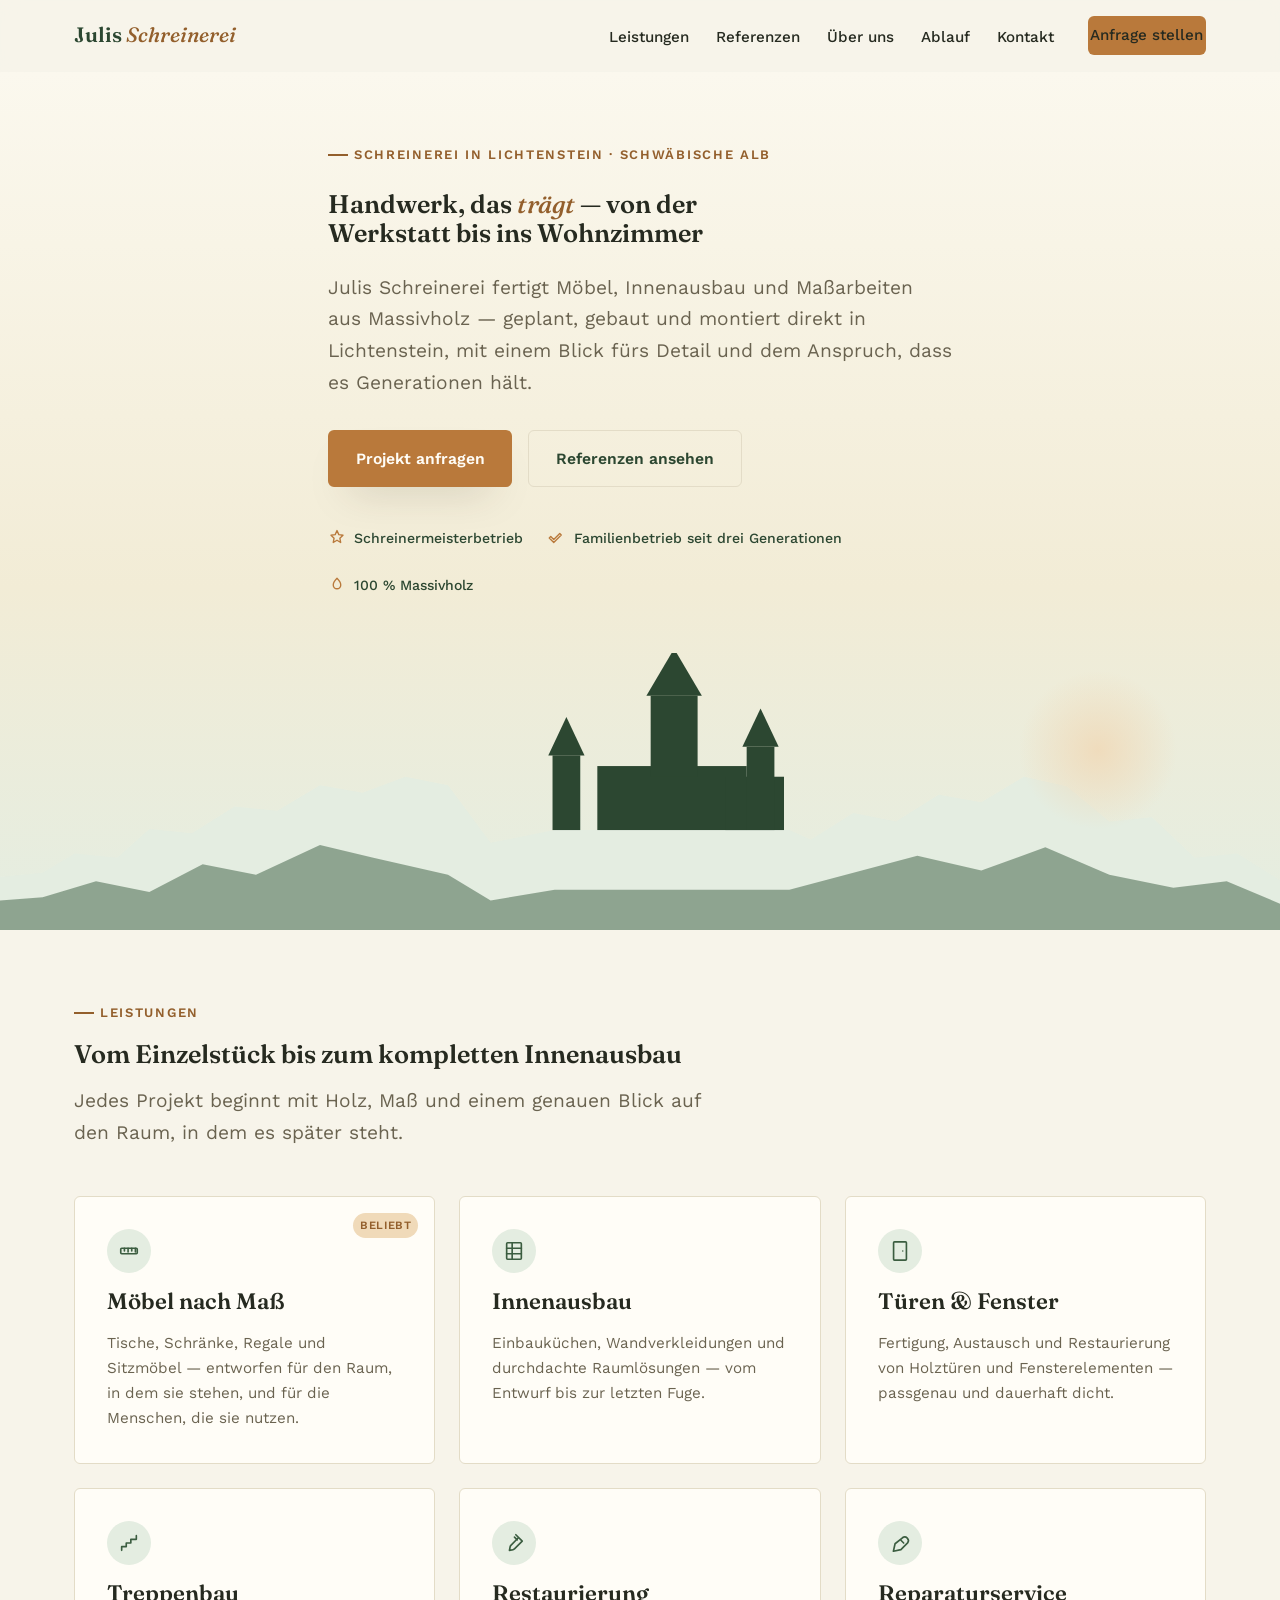
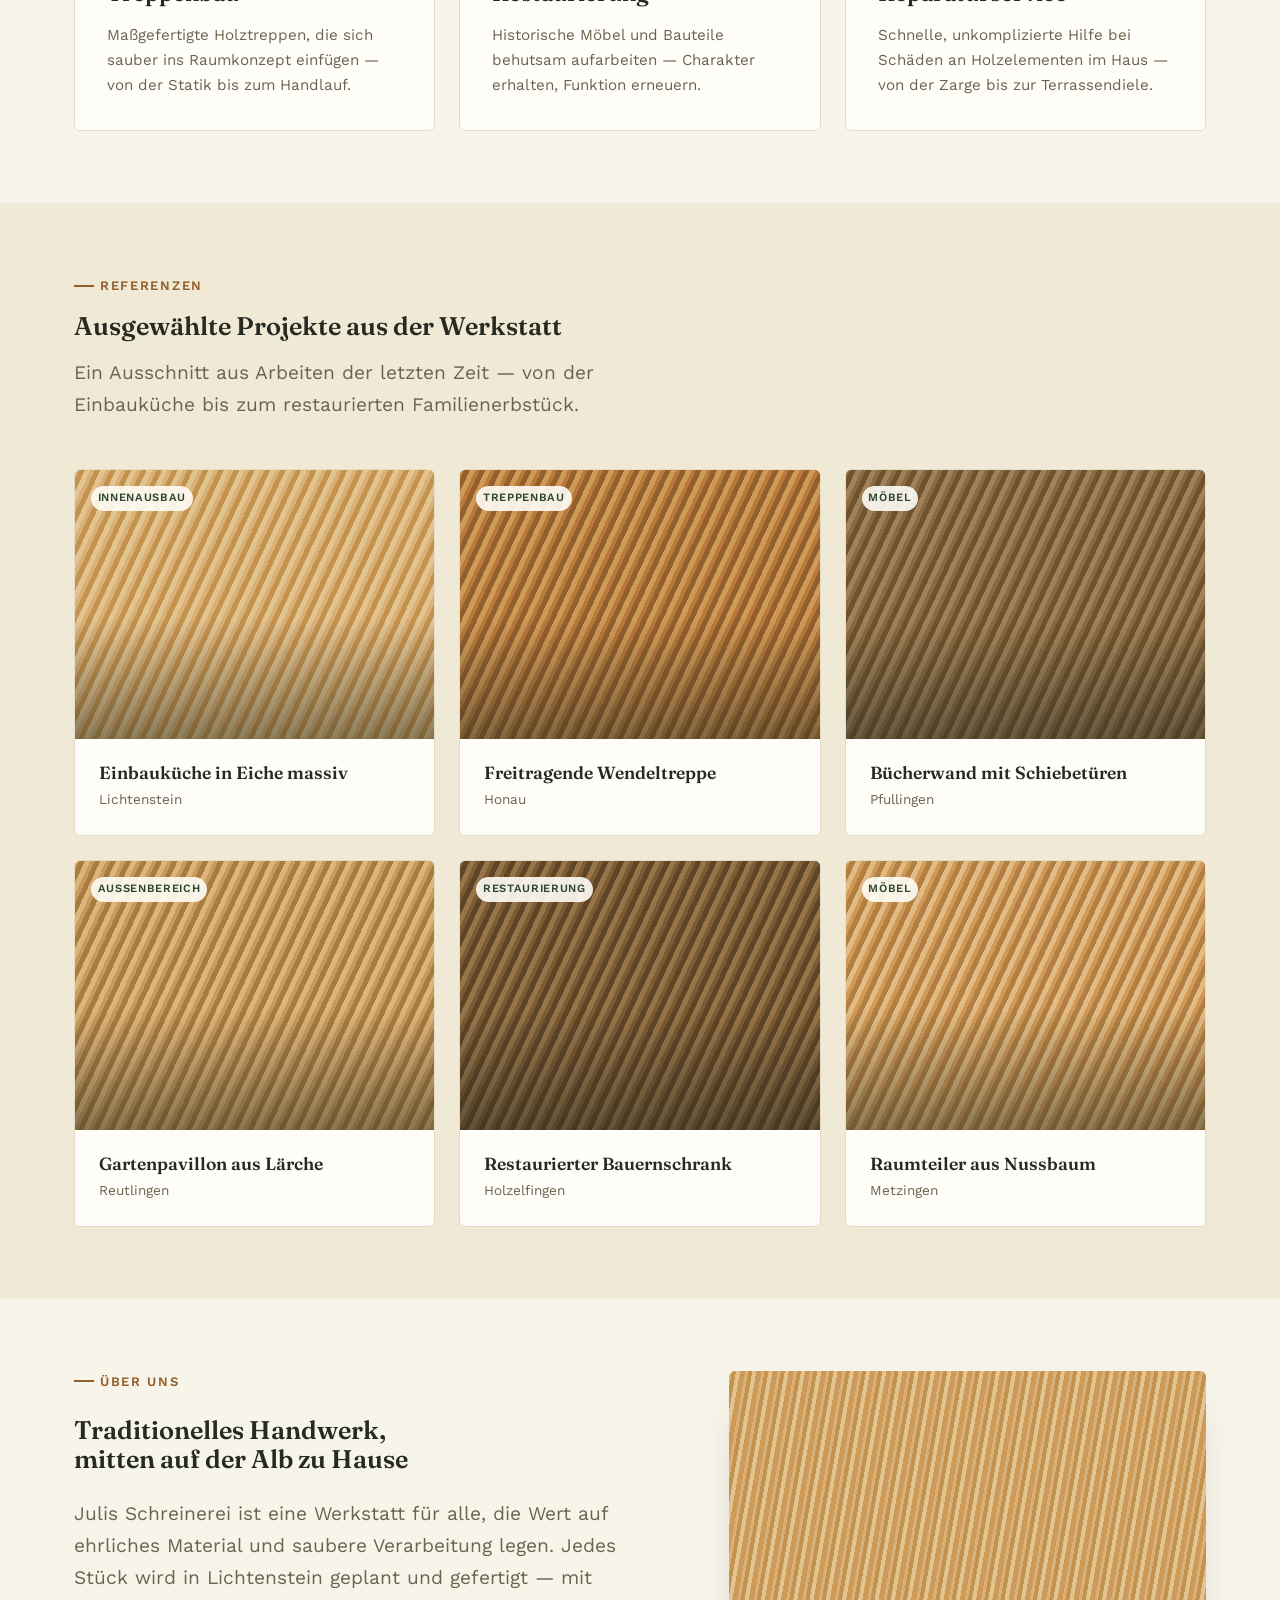
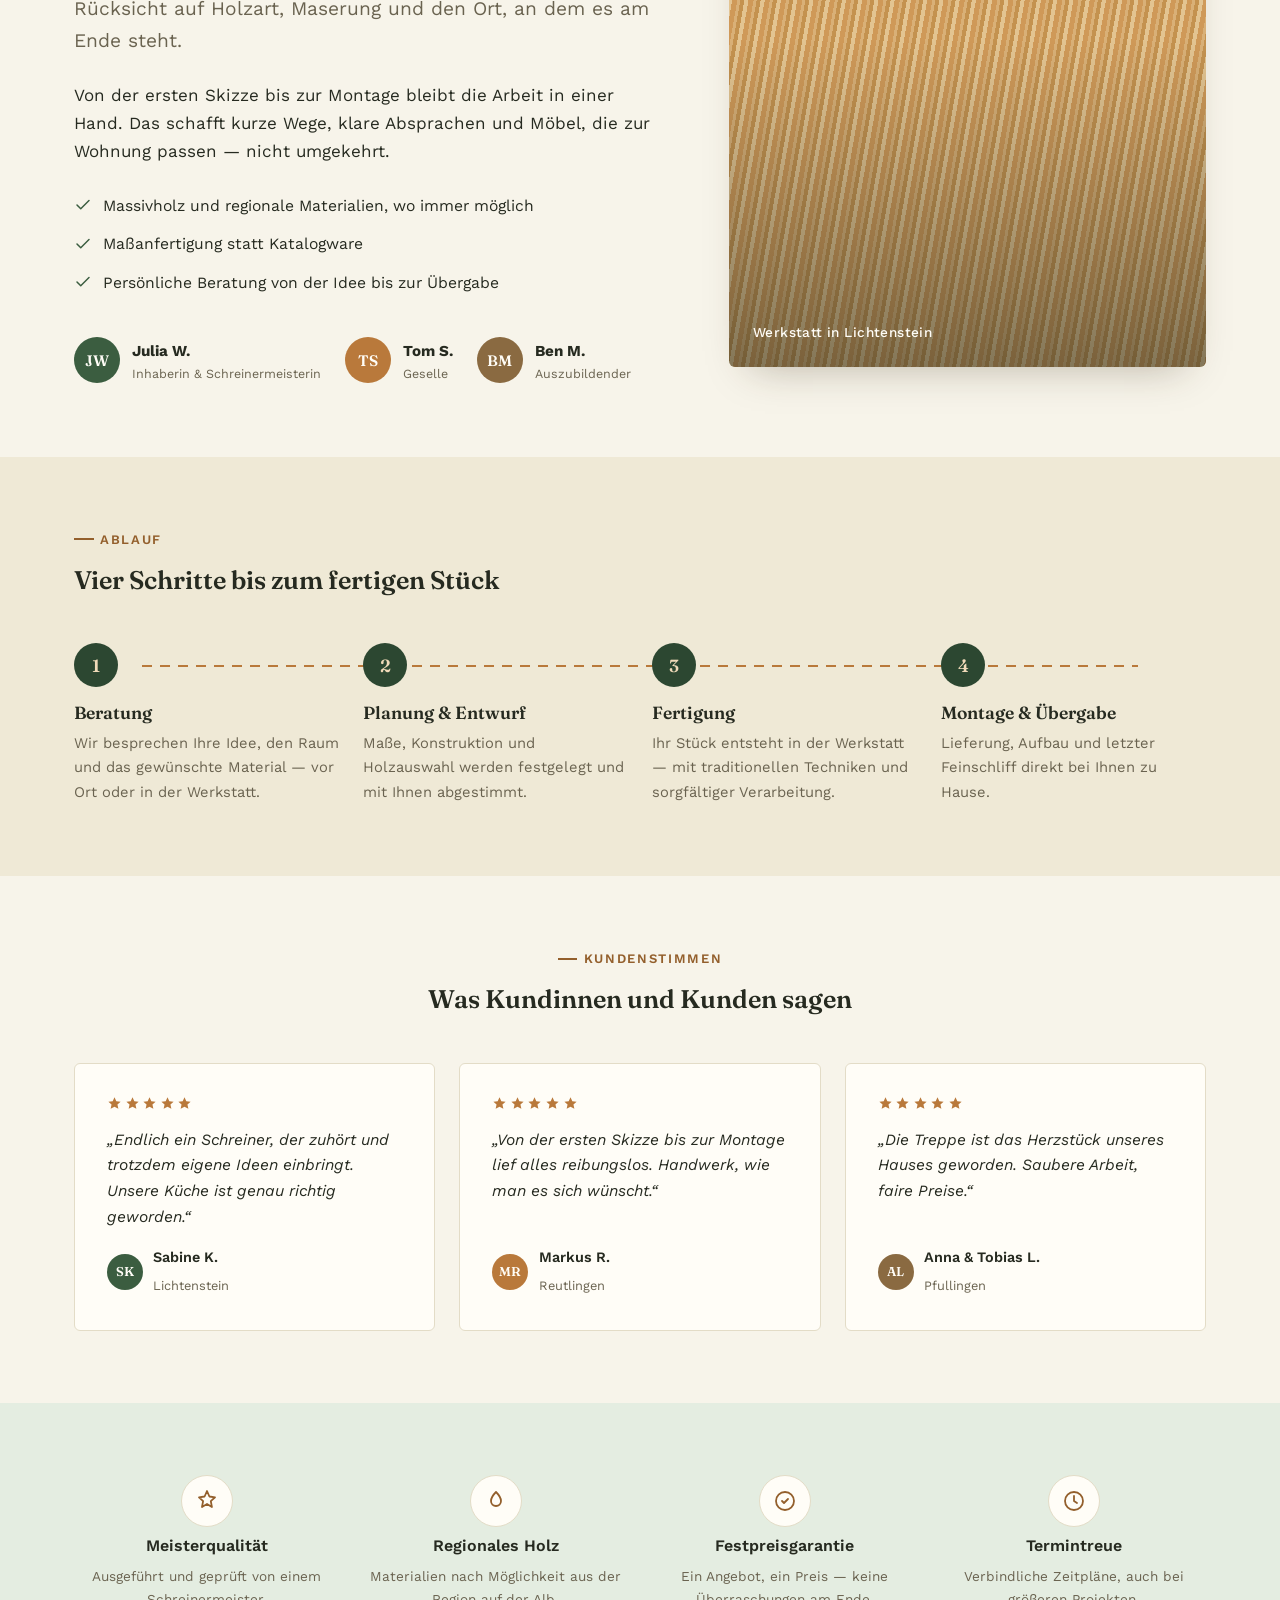
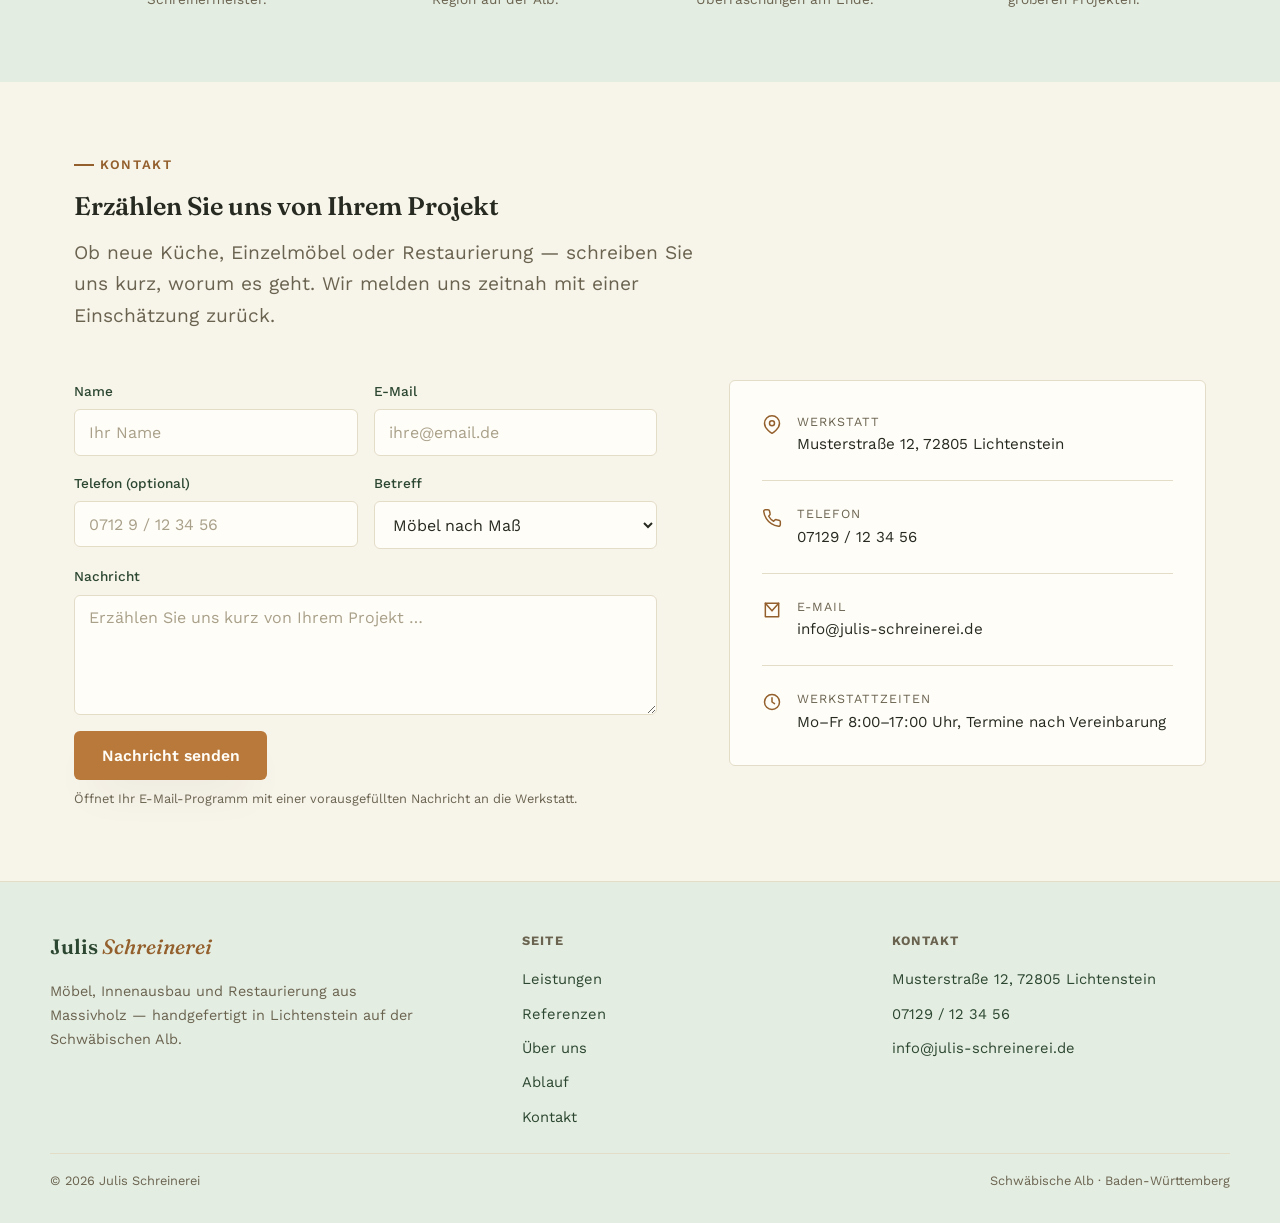
==== index.html @ 15f51b18 "Fix mobile nav overlay always visible (inline style overrode hidden attribute) Co-Authored-By: Claud" ====
<!doctype html>
<html lang="de">
<head>
<meta charset="utf-8">
<meta name="viewport" content="width=device-width, initial-scale=1">
<title>Julis Schreinerei</title>
<meta name="description" content="Julis Schreinerei in Lichtenstein – Möbel nach Maß, Innenausbau und Restaurierung mit traditionellem Handwerk und persönlicher Beratung.">
<link rel="icon" href="data:,">
<link rel="preconnect" href="https://fonts.googleapis.com">
<link rel="preconnect" href="https://fonts.gstatic.com" crossorigin>
<link href="https://fonts.googleapis.com/css2?family=Fraunces:ital,opsz,wght@0,9..144,400;0,9..144,600;0,9..144,900;1,9..144,500&family=Work+Sans:wght@400;500;600;700&display=swap" rel="stylesheet">
<style>
  :root {
    --bg: #f7f4ea;
    --surface: #fffdf7;
    --surface-alt: #efe9d6;
    --ink: #262a20;
    --ink-muted: #6a6350;
    --oak: #b9793b;
    --oak-deep: #935f2c;
    --oak-light: #f0dab9;
    --forest: #3b5d40;
    --forest-deep: #2c4731;
    --forest-light: #e4ede1;
    --line: #e3dcc7;
    --cream: #fffdf7;

    --font-display: "Fraunces", Georgia, serif;
    --font-body: "Work Sans", -apple-system, "Segoe UI", sans-serif;

    --fs-eyebrow: 0.8125rem;
    --fs-body: 1.0625rem;
    --fs-lead: 1.2rem;
    --fs-h3: 1.4rem;
    --fs-h2: clamp(2rem, 4vw, 2.6rem);
    --fs-h1: clamp(2.4rem, 5vw, 3.6rem);

    --sp-1: 0.5rem;
    --sp-2: 1rem;
    --sp-3: 1.5rem;
    --sp-4: 2rem;
    --sp-5: 3rem;
    --sp-6: 4.5rem;

    --radius: 6px;
    --shadow-warm: 0 20px 40px -22px rgba(59, 44, 20, 0.35);
    --max-width: 1180px;
  }

  * { box-sizing: border-box; }
  html { scroll-behavior: smooth; }

  body {
    margin: 0;
    font-family: var(--font-body);
    font-size: var(--fs-body);
    line-height: 1.65;
    color: var(--ink);
    background: var(--bg);
  }

  h1, h2, h3 {
    font-family: var(--font-display);
    line-height: 1.14;
    text-wrap: balance;
    margin: 0;
    font-weight: 600;
  }
  p { margin: 0; }
  a { color: inherit; }
  img, svg { max-width: 100%; display: block; }

  .wrap {
    max-width: var(--max-width);
    margin: 0 auto;
    padding-left: var(--sp-3);
    padding-right: var(--sp-3);
  }

  .eyebrow {
    display: inline-flex;
    align-items: center;
    gap: 0.5em;
    font-size: var(--fs-eyebrow);
    font-weight: 600;
    letter-spacing: 0.13em;
    text-transform: uppercase;
    color: var(--oak-deep);
  }
  .eyebrow::before {
    content: "";
    width: 1.5em;
    height: 2px;
    background: currentColor;
    display: inline-block;
  }

  .lead { font-size: var(--fs-lead); color: var(--ink-muted); max-width: 40em; }

  .btn {
    display: inline-flex;
    align-items: center;
    justify-content: center;
    gap: 0.6em;
    padding: 0.9em 1.7em;
    border-radius: var(--radius);
    font-family: var(--font-body);
    font-weight: 600;
    font-size: 0.98rem;
    text-decoration: none;
    border: 1.5px solid transparent;
    cursor: pointer;
    transition: transform 160ms ease, box-shadow 160ms ease, background 160ms ease, color 160ms ease, border-color 160ms ease;
  }
  .btn:focus-visible { outline: 2px solid var(--oak-deep); outline-offset: 3px; }
  .btn--primary { background: var(--oak); color: var(--cream); box-shadow: var(--shadow-warm); }
  .btn--primary:hover { background: var(--oak-deep); transform: translateY(-2px); }
  .btn--ghost { background: transparent; color: var(--forest-deep); border-color: var(--line); }
  .btn--ghost:hover { border-color: var(--oak); color: var(--oak-deep); }

  /* ---------- Header ---------- */

  .site-header {
    position: sticky;
    top: 0;
    z-index: 50;
    background: rgba(247, 244, 234, 0.9);
    backdrop-filter: blur(10px);
    border-bottom: 1px solid transparent;
    transition: border-color 200ms ease, box-shadow 200ms ease;
  }
  .site-header.is-scrolled { border-color: var(--line); box-shadow: 0 6px 18px -14px rgba(59,44,20,0.3); }

  .site-header .wrap { display: flex; align-items: center; justify-content: space-between; gap: var(--sp-3); padding-top: var(--sp-2); padding-bottom: var(--sp-2); }

  .brand { display: flex; align-items: baseline; gap: 0.5em; text-decoration: none; color: var(--forest-deep); }
  .brand-mark { font-family: var(--font-display); font-weight: 600; font-size: 1.3rem; }
  .brand-mark em { font-style: italic; font-weight: 500; color: var(--oak-deep); }

  .main-nav { display: flex; align-items: center; gap: var(--sp-4); }
  .main-nav ul { display: flex; gap: var(--sp-3); list-style: none; margin: 0; padding: 0; }
  .main-nav a {
    color: var(--ink);
    text-decoration: none;
    font-size: 0.95rem;
    font-weight: 500;
    padding: 0.4em 0.1em;
    border-bottom: 1.5px solid transparent;
    transition: border-color 160ms ease, color 160ms ease;
  }
  .main-nav a:hover { color: var(--oak-deep); border-color: var(--oak); }

  .nav-toggle { display: none; background: none; border: none; padding: 0.4em; cursor: pointer; }
  .nav-toggle span { display: block; width: 24px; height: 2px; background: var(--ink); margin: 5px 0; }

  .mobile-nav {
    position: fixed;
    inset: 0;
    z-index: 60;
    background: var(--bg);
    flex-direction: column;
    align-items: center;
    justify-content: center;
    gap: 2rem;
    display: flex;
  }
  .mobile-nav[hidden] { display: none; }
  .mobile-nav a {
    color: var(--ink);
    font-family: var(--font-display);
    font-size: 1.6rem;
    text-decoration: none;
  }
  .mobile-nav a:hover { color: var(--oak-deep); }

  /* ---------- Hero ---------- */

  .hero { position: relative; overflow: hidden; background: linear-gradient(180deg, #fbf8ee 0%, #f2ecd6 60%, var(--forest-light) 100%); }

  .hero-inner {
    position: relative;
    z-index: 2;
    padding-top: var(--sp-6);
    padding-bottom: var(--sp-3);
    display: flex;
    flex-direction: column;
    align-items: flex-start;
    gap: var(--sp-3);
    max-width: 42rem;
  }
  .hero-inner h1 em { font-style: italic; color: var(--oak-deep); font-weight: 500; }
  .hero-actions { display: flex; gap: var(--sp-2); flex-wrap: wrap; margin-top: var(--sp-1); }

  .trust-strip {
    display: flex;
    flex-wrap: wrap;
    gap: var(--sp-3);
    padding: var(--sp-2) 0 var(--sp-4);
  }
  .trust-item {
    display: flex;
    align-items: center;
    gap: 0.6em;
    font-size: 0.88rem;
    font-weight: 500;
    color: var(--forest-deep);
  }
  .trust-item svg { width: 18px; height: 18px; color: var(--oak); flex: none; }

  .skyline-wrap { position: relative; z-index: 1; }
  .skyline { width: 100%; height: auto; display: block; }
  .sun-glow {
    position: absolute;
    top: 6%;
    right: 8%;
    width: min(16vw, 160px);
    height: min(16vw, 160px);
    border-radius: 50%;
    background: radial-gradient(circle, rgba(240, 218, 185, 0.9), rgba(240, 218, 185, 0) 70%);
  }

  /* ---------- Sections generic ---------- */

  section { position: relative; }
  .section-pad { padding: var(--sp-6) 0; }
  .panel-alt { background: var(--surface-alt); }
  .panel-forest { background: var(--forest-light); }

  .section-head { display: flex; flex-direction: column; gap: var(--sp-2); max-width: 40rem; margin-bottom: var(--sp-5); }
  .section-head.centered { margin-left: auto; margin-right: auto; text-align: center; align-items: center; }

  /* ---------- Services ---------- */

  .services-grid { display: grid; grid-template-columns: repeat(3, 1fr); gap: var(--sp-3); }

  .service-card {
    position: relative;
    background: var(--surface);
    border: 1px solid var(--line);
    border-radius: var(--radius);
    padding: var(--sp-4);
    display: flex;
    flex-direction: column;
    gap: var(--sp-2);
    transition: transform 200ms ease, box-shadow 200ms ease, border-color 200ms ease;
  }
  .service-card:hover { transform: translateY(-4px); box-shadow: var(--shadow-warm); border-color: var(--oak); }

  .service-tag {
    position: absolute;
    top: var(--sp-2);
    right: var(--sp-2);
    font-size: 0.7rem;
    font-weight: 600;
    text-transform: uppercase;
    letter-spacing: 0.06em;
    color: var(--oak-deep);
    background: var(--oak-light);
    padding: 0.3em 0.6em;
    border-radius: 999px;
  }

  .service-icon {
    width: 44px; height: 44px;
    display: flex; align-items: center; justify-content: center;
    border-radius: 50%;
    background: var(--forest-light);
    color: var(--forest);
  }
  .service-icon svg { width: 22px; height: 22px; }
  .service-card h3 { font-size: var(--fs-h3); font-weight: 600; }
  .service-card p { color: var(--ink-muted); font-size: 0.95rem; }

  /* ---------- Portfolio ---------- */

  .portfolio-grid { display: grid; grid-template-columns: repeat(3, 1fr); gap: var(--sp-3); }
  .portfolio-card { border-radius: var(--radius); overflow: hidden; border: 1px solid var(--line); background: var(--surface); }
  .portfolio-thumb {
    aspect-ratio: 4 / 3;
    position: relative;
    background: repeating-linear-gradient(115deg, var(--tone-a, #c99a5c) 0 4px, var(--tone-b, #b9863f) 4px 9px, var(--tone-c, #d6ab6f) 9px 14px);
  }
  .portfolio-thumb::after { content: ""; position: absolute; inset: 0; background: linear-gradient(180deg, rgba(38,42,32,0) 55%, rgba(38,42,32,0.45) 100%); }
  .portfolio-cat {
    position: absolute; left: var(--sp-2); top: var(--sp-2);
    font-size: 0.7rem; font-weight: 600; text-transform: uppercase; letter-spacing: 0.06em;
    background: rgba(255,253,247,0.9); color: var(--forest-deep);
    padding: 0.3em 0.6em; border-radius: 999px;
  }
  .portfolio-body { padding: var(--sp-3); display: flex; flex-direction: column; gap: 0.3em; }
  .portfolio-body h3 { font-size: 1.1rem; font-weight: 600; }
  .portfolio-body span { font-size: 0.85rem; color: var(--ink-muted); }

  .p-1 { --tone-a: #d9b077; --tone-b: #c4924f; --tone-c: #e3c491; }
  .p-2 { --tone-a: #b9793b; --tone-b: #935f2c; --tone-c: #cf9958; }
  .p-3 { --tone-a: #8a6a41; --tone-b: #6f5330; --tone-c: #a1815a; }
  .p-4 { --tone-a: #c99a5c; --tone-b: #a97b3f; --tone-c: #dcb47c; }
  .p-5 { --tone-a: #7c5a34; --tone-b: #5f4526; --tone-c: #97744a; }
  .p-6 { --tone-a: #cf9958; --tone-b: #b17f42; --tone-c: #e2bb84; }

  /* ---------- About ---------- */

  .about-grid { display: grid; grid-template-columns: 1.1fr 0.9fr; gap: var(--sp-6); align-items: start; }
  .about-copy { display: flex; flex-direction: column; gap: var(--sp-3); }

  .about-list { list-style: none; margin: 0.25rem 0 0; padding: 0; display: grid; gap: 0.75em; }
  .about-list li { display: flex; align-items: flex-start; gap: 0.7em; font-size: 0.98rem; }
  .about-list svg { flex: none; width: 18px; height: 18px; margin-top: 0.2em; color: var(--forest); }

  .team-row { display: flex; gap: var(--sp-3); margin-top: var(--sp-2); flex-wrap: wrap; }
  .team-card { display: flex; align-items: center; gap: 0.7em; }
  .avatar {
    width: 46px; height: 46px; border-radius: 50%;
    display: flex; align-items: center; justify-content: center;
    font-family: var(--font-display); font-weight: 600; font-size: 0.95rem;
    color: var(--cream);
    flex: none;
  }
  .avatar--1 { background: var(--forest); }
  .avatar--2 { background: var(--oak); }
  .avatar--3 { background: #8a6a41; }
  .team-card div span { display: block; font-size: 0.78rem; color: var(--ink-muted); }
  .team-card div strong { font-size: 0.95rem; }

  .grain-panel {
    aspect-ratio: 4 / 5;
    border-radius: var(--radius);
    position: relative;
    overflow: hidden;
    background: repeating-linear-gradient(100deg, #d9b077 0 3px, #c4924f 3px 7px, #e3c491 7px 11px, #cf9958 11px 16px);
    box-shadow: var(--shadow-warm);
  }
  .grain-panel::after { content: ""; position: absolute; inset: 0; background: linear-gradient(180deg, rgba(38,42,32,0) 45%, rgba(38,42,32,0.5) 100%); }
  .grain-caption { position: absolute; left: var(--sp-3); bottom: var(--sp-3); z-index: 2; color: var(--cream); font-size: 0.85rem; font-weight: 500; letter-spacing: 0.03em; }

  /* ---------- Process ---------- */

  .process { position: relative; display: grid; grid-template-columns: repeat(4, 1fr); gap: var(--sp-3); }
  .process::before {
    content: ""; position: absolute; top: 22px; left: 6%; right: 6%; height: 1.5px;
    background: repeating-linear-gradient(90deg, var(--oak) 0 10px, transparent 10px 18px);
  }
  .process-step { position: relative; display: flex; flex-direction: column; gap: var(--sp-1); }
  .process-num {
    width: 44px; height: 44px; border-radius: 50%;
    background: var(--forest-deep); color: var(--oak-light);
    display: flex; align-items: center; justify-content: center;
    font-family: var(--font-display); font-weight: 600; font-size: 1.1rem;
    margin-bottom: var(--sp-1); position: relative; z-index: 1;
  }
  .process-step h3 { font-size: 1.1rem; font-weight: 600; }
  .process-step p { color: var(--ink-muted); font-size: 0.92rem; }

  /* ---------- Testimonials ---------- */

  .testimonial-grid { display: grid; grid-template-columns: repeat(3, 1fr); gap: var(--sp-3); }
  .testimonial-card {
    background: var(--surface);
    border: 1px solid var(--line);
    border-radius: var(--radius);
    padding: var(--sp-4);
    display: flex; flex-direction: column; gap: var(--sp-2);
  }
  .stars { display: flex; gap: 0.15em; color: var(--oak); }
  .stars svg { width: 15px; height: 15px; }
  .testimonial-card p.quote { font-size: 0.98rem; color: var(--ink); font-style: italic; }
  .testimonial-who { display: flex; align-items: center; gap: 0.6em; margin-top: auto; }
  .testimonial-who .avatar { width: 36px; height: 36px; font-size: 0.8rem; }
  .testimonial-who strong { display: block; font-size: 0.9rem; font-weight: 600; }
  .testimonial-who span { font-size: 0.8rem; color: var(--ink-muted); }

  /* ---------- USP band ---------- */

  .usp-band { display: grid; grid-template-columns: repeat(4, 1fr); gap: var(--sp-3); }
  .usp-item { display: flex; flex-direction: column; align-items: center; text-align: center; gap: 0.6em; }
  .usp-icon {
    width: 52px; height: 52px; border-radius: 50%;
    background: var(--surface); border: 1px solid var(--line);
    display: flex; align-items: center; justify-content: center;
    color: var(--oak-deep);
  }
  .usp-icon svg { width: 24px; height: 24px; }
  .usp-item h3 { font-size: 1rem; font-weight: 600; font-family: var(--font-body); }
  .usp-item p { font-size: 0.85rem; color: var(--ink-muted); }

  /* ---------- Contact ---------- */

  .contact-grid { display: grid; grid-template-columns: 1.1fr 0.9fr; gap: var(--sp-6); align-items: start; }

  .field { display: flex; flex-direction: column; gap: 0.4em; margin-bottom: var(--sp-2); }
  .field label { font-size: 0.85rem; font-weight: 500; color: var(--forest-deep); }
  .field input, .field select, .field textarea {
    font-family: var(--font-body); font-size: 1rem;
    padding: 0.8em 0.9em; border-radius: var(--radius);
    border: 1.5px solid var(--line); background: var(--surface); color: var(--ink);
    transition: border-color 160ms ease, box-shadow 160ms ease;
  }
  .field input::placeholder, .field textarea::placeholder { color: #a9a08a; }
  .field input:focus, .field select:focus, .field textarea:focus {
    outline: none; border-color: var(--oak); box-shadow: 0 0 0 3px var(--oak-light);
  }
  .field-row { display: grid; grid-template-columns: 1fr 1fr; gap: var(--sp-2); }
  textarea { resize: vertical; min-height: 120px; }
  .form-note { font-size: 0.8rem; color: var(--ink-muted); margin-top: var(--sp-1); }

  .info-card {
    background: var(--surface);
    border: 1px solid var(--line);
    border-radius: var(--radius);
    padding: var(--sp-4);
    display: flex; flex-direction: column; gap: var(--sp-3);
  }
  .info-row { display: flex; align-items: flex-start; gap: 0.9em; }
  .info-row svg { flex: none; width: 20px; height: 20px; color: var(--oak-deep); margin-top: 0.15em; }
  .info-row div { font-size: 0.95rem; line-height: 1.5; }
  .info-row .info-label { display: block; font-size: 0.78rem; text-transform: uppercase; letter-spacing: 0.08em; color: var(--ink-muted); margin-bottom: 0.15em; }
  .info-card hr { border: none; border-top: 1px solid var(--line); margin: 0; }

  /* ---------- Footer ---------- */

  .site-footer { background: var(--forest-light); border-top: 1px solid var(--line); color: var(--forest-deep); }
  .footer-grid { display: grid; grid-template-columns: 1.3fr 1fr 1fr; gap: var(--sp-4); padding: var(--sp-5) 0 var(--sp-3); }
  .footer-brand .brand-mark { color: var(--forest-deep); }
  .footer-brand p { margin-top: var(--sp-2); font-size: 0.9rem; max-width: 26em; color: var(--ink-muted); }
  .footer-col h4 { font-family: var(--font-body); font-size: 0.8rem; text-transform: uppercase; letter-spacing: 0.1em; color: var(--ink-muted); margin: 0 0 var(--sp-2); }
  .footer-col ul { list-style: none; margin: 0; padding: 0; display: grid; gap: 0.6em; }
  .footer-col a, .footer-col li { text-decoration: none; font-size: 0.92rem; color: var(--forest-deep); }
  .footer-col a:hover { color: var(--oak-deep); }
  .footer-bottom { border-top: 1px solid var(--line); padding: var(--sp-2) 0 var(--sp-4); display: flex; justify-content: space-between; flex-wrap: wrap; gap: var(--sp-1); font-size: 0.8rem; color: var(--ink-muted); }

  /* ---------- Responsive ---------- */

  @media (max-width: 860px) {
    .main-nav ul { display: none; }
    .nav-toggle { display: block; }
    .about-grid, .contact-grid { grid-template-columns: 1fr; }
    .services-grid, .portfolio-grid, .testimonial-grid { grid-template-columns: repeat(2, 1fr); }
    .process, .usp-band { grid-template-columns: repeat(2, 1fr); row-gap: var(--sp-4); }
    .process::before { display: none; }
    .footer-grid { grid-template-columns: 1fr; gap: var(--sp-3); }
    .field-row { grid-template-columns: 1fr; }
  }
  @media (max-width: 560px) {
    .services-grid, .portfolio-grid, .testimonial-grid, .usp-band { grid-template-columns: 1fr; }
  }

  @media (prefers-reduced-motion: reduce) {
    html { scroll-behavior: auto; }
    * { transition: none !important; animation: none !important; }
  }
</style>
</head>
<body>

<header class="site-header" id="siteHeader">
  <div class="wrap">
    <a href="#top" class="brand">
      <span class="brand-mark">Julis <em>Schreinerei</em></span>
    </a>
    <nav class="main-nav">
      <ul>
        <li><a href="#leistungen">Leistungen</a></li>
        <li><a href="#referenzen">Referenzen</a></li>
        <li><a href="#ueber-uns">Über uns</a></li>
        <li><a href="#ablauf">Ablauf</a></li>
        <li><a href="#kontakt">Kontakt</a></li>
      </ul>
      <a href="#kontakt" class="btn btn--primary">Anfrage stellen</a>
    </nav>
    <button class="nav-toggle" id="navToggle" aria-label="Menü öffnen" aria-expanded="false" aria-controls="mobileNav">
      <span></span><span></span><span></span>
    </button>
  </div>
</header>

<nav id="mobileNav" class="mobile-nav" hidden>
  <a href="#leistungen">Leistungen</a>
  <a href="#referenzen">Referenzen</a>
  <a href="#ueber-uns">Über uns</a>
  <a href="#ablauf">Ablauf</a>
  <a href="#kontakt">Kontakt</a>
</nav>

<main id="top">

  <section class="hero">
    <div class="wrap hero-inner">
      <span class="eyebrow">Schreinerei in Lichtenstein · Schwäbische Alb</span>
      <h1>Handwerk, das <em>trägt</em> — von der Werkstatt bis ins Wohnzimmer</h1>
      <p class="lead">Julis Schreinerei fertigt Möbel, Innenausbau und Maßarbeiten aus Massivholz — geplant, gebaut und montiert direkt in Lichtenstein, mit einem Blick fürs Detail und dem Anspruch, dass es Generationen hält.</p>
      <div class="hero-actions">
        <a href="#kontakt" class="btn btn--primary">Projekt anfragen</a>
        <a href="#referenzen" class="btn btn--ghost">Referenzen ansehen</a>
      </div>
      <div class="trust-strip">
        <span class="trust-item">
          <svg viewBox="0 0 24 24" fill="none" stroke="currentColor" stroke-width="1.8" stroke-linecap="round" stroke-linejoin="round"><path d="M12 2l2.4 5.5L20 8.3l-4.2 3.9 1.1 5.8L12 15l-5 3 1.1-5.8L4 8.3l5.6-.8z"></path></svg>
          Schreinermeisterbetrieb
        </span>
        <span class="trust-item">
          <svg viewBox="0 0 24 24" fill="none" stroke="currentColor" stroke-width="1.8" stroke-linecap="round" stroke-linejoin="round"><path d="M3 12l2-2 4 4 8-8 2 2-10 10z"></path></svg>
          Familienbetrieb seit drei Generationen
        </span>
        <span class="trust-item">
          <svg viewBox="0 0 24 24" fill="none" stroke="currentColor" stroke-width="1.8" stroke-linecap="round" stroke-linejoin="round"><path d="M12 3c-3 3-5 6-5 9a5 5 0 0010 0c0-3-2-6-5-9z"></path></svg>
          100&nbsp;% Massivholz
        </span>
      </div>
    </div>

    <div class="skyline-wrap">
      <div class="sun-glow"></div>
      <svg class="skyline" viewBox="0 0 1200 260" preserveAspectRatio="none" aria-hidden="true">
        <polygon fill="var(--forest-light)" points="0,260 0,210 40,206 70,188 110,192 140,165 180,169 220,144 260,148 300,124 340,131 380,116 420,124 460,178 500,170 520,166 740,166 760,175 800,150 840,158 880,133 920,140 960,116 1000,125 1040,158 1080,154 1120,192 1160,188 1200,213 1200,260" />
        <polygon fill="var(--forest)" points="0,260 0,232 40,229 90,214 140,224 190,198 240,208 300,180 350,192 420,208 460,232 520,222 740,222 800,206 860,190 920,204 980,182 1040,208 1100,220 1150,214 1200,235 1200,260" opacity="0.5" />
        <!-- castle on the cliff -->
        <g fill="var(--forest-deep)">
          <rect x="560" y="106" width="140" height="60"></rect>
          <rect x="680" y="116" width="55" height="50"></rect>
          <rect x="610" y="40" width="44" height="76"></rect>
          <polygon points="606,40 658,40 632,-4"></polygon>
          <rect x="518" y="96" width="26" height="70"></rect>
          <polygon points="514,96 548,96 531,60"></polygon>
          <rect x="700" y="88" width="26" height="78"></rect>
          <polygon points="696,88 730,88 713,52"></polygon>
        </g>
        <line x1="632" y1="-4" x2="632" y2="-20" stroke="var(--forest-deep)" stroke-width="2" />
        <polygon fill="var(--oak)" points="632,-20 648,-15 632,-9" />
      </svg>
    </div>
  </section>

  <section id="leistungen" class="section-pad">
    <div class="wrap">
      <div class="section-head">
        <span class="eyebrow">Leistungen</span>
        <h2>Vom Einzelstück bis zum kompletten Innenausbau</h2>
        <p class="lead">Jedes Projekt beginnt mit Holz, Maß und einem genauen Blick auf den Raum, in dem es später steht.</p>
      </div>

      <div class="services-grid">
        <article class="service-card">
          <span class="service-tag">Beliebt</span>
          <div class="service-icon">
            <svg viewBox="0 0 24 24" fill="none" stroke="currentColor" stroke-width="1.8" stroke-linecap="round" stroke-linejoin="round">
              <rect x="3" y="9" width="18" height="6" rx="1"></rect>
              <line x1="7" y1="9" x2="7" y2="12"></line><line x1="11" y1="9" x2="11" y2="13"></line>
              <line x1="15" y1="9" x2="15" y2="12"></line><line x1="19" y1="9" x2="19" y2="13"></line>
            </svg>
          </div>
          <h3>Möbel nach Maß</h3>
          <p>Tische, Schränke, Regale und Sitzmöbel — entworfen für den Raum, in dem sie stehen, und für die Menschen, die sie nutzen.</p>
        </article>

        <article class="service-card">
          <div class="service-icon">
            <svg viewBox="0 0 24 24" fill="none" stroke="currentColor" stroke-width="1.8" stroke-linecap="round" stroke-linejoin="round">
              <rect x="4" y="3" width="16" height="18" rx="1"></rect>
              <line x1="4" y1="9" x2="20" y2="9"></line><line x1="4" y1="15" x2="20" y2="15"></line>
              <line x1="10" y1="3" x2="10" y2="21"></line>
            </svg>
          </div>
          <h3>Innenausbau</h3>
          <p>Einbauküchen, Wandverkleidungen und durchdachte Raumlösungen — vom Entwurf bis zur letzten Fuge.</p>
        </article>

        <article class="service-card">
          <div class="service-icon">
            <svg viewBox="0 0 24 24" fill="none" stroke="currentColor" stroke-width="1.8" stroke-linecap="round" stroke-linejoin="round">
              <rect x="5" y="2" width="14" height="20" rx="1"></rect>
              <circle cx="15" cy="12" r="0.8" fill="currentColor" stroke="none"></circle>
            </svg>
          </div>
          <h3>Türen &amp; Fenster</h3>
          <p>Fertigung, Austausch und Restaurierung von Holztüren und Fensterelementen — passgenau und dauerhaft dicht.</p>
        </article>

        <article class="service-card">
          <div class="service-icon">
            <svg viewBox="0 0 24 24" fill="none" stroke="currentColor" stroke-width="1.8" stroke-linecap="round" stroke-linejoin="round">
              <polyline points="4,20 4,16 9,16 9,12 14,12 14,8 20,8 20,4"></polyline>
            </svg>
          </div>
          <h3>Treppenbau</h3>
          <p>Maßgefertigte Holztreppen, die sich sauber ins Raumkonzept einfügen — von der Statik bis zum Handlauf.</p>
        </article>

        <article class="service-card">
          <div class="service-icon">
            <svg viewBox="0 0 24 24" fill="none" stroke="currentColor" stroke-width="1.8" stroke-linecap="round" stroke-linejoin="round">
              <path d="M14 3l7 7-8.5 8.5a3 3 0 01-1.5.8l-4 .8.8-4a3 3 0 01.8-1.5L17 6"></path>
              <line x1="12.5" y1="5.5" x2="15.5" y2="8.5"></line>
            </svg>
          </div>
          <h3>Restaurierung</h3>
          <p>Historische Möbel und Bauteile behutsam aufarbeiten — Charakter erhalten, Funktion erneuern.</p>
        </article>

        <article class="service-card">
          <div class="service-icon">
            <svg viewBox="0 0 24 24" fill="none" stroke="currentColor" stroke-width="1.8" stroke-linecap="round" stroke-linejoin="round">
              <path d="M14.7 6.3a4 4 0 015.6 5.6L13 19.2 4.8 21l1.8-8.2z"></path>
              <line x1="13" y1="9" x2="16" y2="12"></line>
            </svg>
          </div>
          <h3>Reparaturservice</h3>
          <p>Schnelle, unkomplizierte Hilfe bei Schäden an Holzelementen im Haus — von der Zarge bis zur Terrassendiele.</p>
        </article>
      </div>
    </div>
  </section>

  <section id="referenzen" class="section-pad panel-alt">
    <div class="wrap">
      <div class="section-head">
        <span class="eyebrow">Referenzen</span>
        <h2>Ausgewählte Projekte aus der Werkstatt</h2>
        <p class="lead">Ein Ausschnitt aus Arbeiten der letzten Zeit — von der Einbauküche bis zum restaurierten Familienerbstück.</p>
      </div>
      <div class="portfolio-grid">
        <article class="portfolio-card">
          <div class="portfolio-thumb p-1"><span class="portfolio-cat">Innenausbau</span></div>
          <div class="portfolio-body"><h3>Einbauküche in Eiche massiv</h3><span>Lichtenstein</span></div>
        </article>
        <article class="portfolio-card">
          <div class="portfolio-thumb p-2"><span class="portfolio-cat">Treppenbau</span></div>
          <div class="portfolio-body"><h3>Freitragende Wendeltreppe</h3><span>Honau</span></div>
        </article>
        <article class="portfolio-card">
          <div class="portfolio-thumb p-3"><span class="portfolio-cat">Möbel</span></div>
          <div class="portfolio-body"><h3>Bücherwand mit Schiebetüren</h3><span>Pfullingen</span></div>
        </article>
        <article class="portfolio-card">
          <div class="portfolio-thumb p-4"><span class="portfolio-cat">Außenbereich</span></div>
          <div class="portfolio-body"><h3>Gartenpavillon aus Lärche</h3><span>Reutlingen</span></div>
        </article>
        <article class="portfolio-card">
          <div class="portfolio-thumb p-5"><span class="portfolio-cat">Restaurierung</span></div>
          <div class="portfolio-body"><h3>Restaurierter Bauernschrank</h3><span>Holzelfingen</span></div>
        </article>
        <article class="portfolio-card">
          <div class="portfolio-thumb p-6"><span class="portfolio-cat">Möbel</span></div>
          <div class="portfolio-body"><h3>Raumteiler aus Nussbaum</h3><span>Metzingen</span></div>
        </article>
      </div>
    </div>
  </section>

  <section id="ueber-uns" class="section-pad">
    <div class="wrap about-grid">
      <div class="about-copy">
        <span class="eyebrow">Über uns</span>
        <h2>Traditionelles Handwerk, mitten auf der Alb zu Hause</h2>
        <p class="lead">Julis Schreinerei ist eine Werkstatt für alle, die Wert auf ehrliches Material und saubere Verarbeitung legen. Jedes Stück wird in Lichtenstein geplant und gefertigt — mit Rücksicht auf Holzart, Maserung und den Ort, an dem es am Ende steht.</p>
        <p>Von der ersten Skizze bis zur Montage bleibt die Arbeit in einer Hand. Das schafft kurze Wege, klare Absprachen und Möbel, die zur Wohnung passen — nicht umgekehrt.</p>
        <ul class="about-list">
          <li><svg viewBox="0 0 24 24" fill="none" stroke="currentColor" stroke-width="2" stroke-linecap="round" stroke-linejoin="round"><polyline points="20 6 9 17 4 12"></polyline></svg>Massivholz und regionale Materialien, wo immer möglich</li>
          <li><svg viewBox="0 0 24 24" fill="none" stroke="currentColor" stroke-width="2" stroke-linecap="round" stroke-linejoin="round"><polyline points="20 6 9 17 4 12"></polyline></svg>Maßanfertigung statt Katalogware</li>
          <li><svg viewBox="0 0 24 24" fill="none" stroke="currentColor" stroke-width="2" stroke-linecap="round" stroke-linejoin="round"><polyline points="20 6 9 17 4 12"></polyline></svg>Persönliche Beratung von der Idee bis zur Übergabe</li>
        </ul>
        <div class="team-row">
          <div class="team-card"><div class="avatar avatar--1">JW</div><div><strong>Julia W.</strong><span>Inhaberin &amp; Schreinermeisterin</span></div></div>
          <div class="team-card"><div class="avatar avatar--2">TS</div><div><strong>Tom S.</strong><span>Geselle</span></div></div>
          <div class="team-card"><div class="avatar avatar--3">BM</div><div><strong>Ben M.</strong><span>Auszubildender</span></div></div>
        </div>
      </div>
      <div class="grain-panel">
        <span class="grain-caption">Werkstatt in Lichtenstein</span>
      </div>
    </div>
  </section>

  <section id="ablauf" class="section-pad panel-alt">
    <div class="wrap">
      <div class="section-head">
        <span class="eyebrow">Ablauf</span>
        <h2>Vier Schritte bis zum fertigen Stück</h2>
      </div>
      <div class="process">
        <div class="process-step">
          <div class="process-num">1</div>
          <h3>Beratung</h3>
          <p>Wir besprechen Ihre Idee, den Raum und das gewünschte Material — vor Ort oder in der Werkstatt.</p>
        </div>
        <div class="process-step">
          <div class="process-num">2</div>
          <h3>Planung &amp; Entwurf</h3>
          <p>Maße, Konstruktion und Holzauswahl werden festgelegt und mit Ihnen abgestimmt.</p>
        </div>
        <div class="process-step">
          <div class="process-num">3</div>
          <h3>Fertigung</h3>
          <p>Ihr Stück entsteht in der Werkstatt — mit traditionellen Techniken und sorgfältiger Verarbeitung.</p>
        </div>
        <div class="process-step">
          <div class="process-num">4</div>
          <h3>Montage &amp; Übergabe</h3>
          <p>Lieferung, Aufbau und letzter Feinschliff direkt bei Ihnen zu Hause.</p>
        </div>
      </div>
    </div>
  </section>

  <section class="section-pad">
    <div class="wrap">
      <div class="section-head centered">
        <span class="eyebrow">Kundenstimmen</span>
        <h2>Was Kundinnen und Kunden sagen</h2>
      </div>
      <div class="testimonial-grid">
        <article class="testimonial-card">
          <div class="stars">
            <svg viewBox="0 0 24 24" fill="currentColor"><path d="M12 2l2.9 6.3 6.9.7-5.1 4.7 1.5 6.8L12 17l-6.2 3.5 1.5-6.8-5.1-4.7 6.9-.7z"></path></svg>
            <svg viewBox="0 0 24 24" fill="currentColor"><path d="M12 2l2.9 6.3 6.9.7-5.1 4.7 1.5 6.8L12 17l-6.2 3.5 1.5-6.8-5.1-4.7 6.9-.7z"></path></svg>
            <svg viewBox="0 0 24 24" fill="currentColor"><path d="M12 2l2.9 6.3 6.9.7-5.1 4.7 1.5 6.8L12 17l-6.2 3.5 1.5-6.8-5.1-4.7 6.9-.7z"></path></svg>
            <svg viewBox="0 0 24 24" fill="currentColor"><path d="M12 2l2.9 6.3 6.9.7-5.1 4.7 1.5 6.8L12 17l-6.2 3.5 1.5-6.8-5.1-4.7 6.9-.7z"></path></svg>
            <svg viewBox="0 0 24 24" fill="currentColor"><path d="M12 2l2.9 6.3 6.9.7-5.1 4.7 1.5 6.8L12 17l-6.2 3.5 1.5-6.8-5.1-4.7 6.9-.7z"></path></svg>
          </div>
          <p class="quote">„Endlich ein Schreiner, der zuhört und trotzdem eigene Ideen einbringt. Unsere Küche ist genau richtig geworden.“</p>
          <div class="testimonial-who"><div class="avatar avatar--1">SK</div><div><strong>Sabine K.</strong><span>Lichtenstein</span></div></div>
        </article>
        <article class="testimonial-card">
          <div class="stars">
            <svg viewBox="0 0 24 24" fill="currentColor"><path d="M12 2l2.9 6.3 6.9.7-5.1 4.7 1.5 6.8L12 17l-6.2 3.5 1.5-6.8-5.1-4.7 6.9-.7z"></path></svg>
            <svg viewBox="0 0 24 24" fill="currentColor"><path d="M12 2l2.9 6.3 6.9.7-5.1 4.7 1.5 6.8L12 17l-6.2 3.5 1.5-6.8-5.1-4.7 6.9-.7z"></path></svg>
            <svg viewBox="0 0 24 24" fill="currentColor"><path d="M12 2l2.9 6.3 6.9.7-5.1 4.7 1.5 6.8L12 17l-6.2 3.5 1.5-6.8-5.1-4.7 6.9-.7z"></path></svg>
            <svg viewBox="0 0 24 24" fill="currentColor"><path d="M12 2l2.9 6.3 6.9.7-5.1 4.7 1.5 6.8L12 17l-6.2 3.5 1.5-6.8-5.1-4.7 6.9-.7z"></path></svg>
            <svg viewBox="0 0 24 24" fill="currentColor"><path d="M12 2l2.9 6.3 6.9.7-5.1 4.7 1.5 6.8L12 17l-6.2 3.5 1.5-6.8-5.1-4.7 6.9-.7z"></path></svg>
          </div>
          <p class="quote">„Von der ersten Skizze bis zur Montage lief alles reibungslos. Handwerk, wie man es sich wünscht.“</p>
          <div class="testimonial-who"><div class="avatar avatar--2">MR</div><div><strong>Markus R.</strong><span>Reutlingen</span></div></div>
        </article>
        <article class="testimonial-card">
          <div class="stars">
            <svg viewBox="0 0 24 24" fill="currentColor"><path d="M12 2l2.9 6.3 6.9.7-5.1 4.7 1.5 6.8L12 17l-6.2 3.5 1.5-6.8-5.1-4.7 6.9-.7z"></path></svg>
            <svg viewBox="0 0 24 24" fill="currentColor"><path d="M12 2l2.9 6.3 6.9.7-5.1 4.7 1.5 6.8L12 17l-6.2 3.5 1.5-6.8-5.1-4.7 6.9-.7z"></path></svg>
            <svg viewBox="0 0 24 24" fill="currentColor"><path d="M12 2l2.9 6.3 6.9.7-5.1 4.7 1.5 6.8L12 17l-6.2 3.5 1.5-6.8-5.1-4.7 6.9-.7z"></path></svg>
            <svg viewBox="0 0 24 24" fill="currentColor"><path d="M12 2l2.9 6.3 6.9.7-5.1 4.7 1.5 6.8L12 17l-6.2 3.5 1.5-6.8-5.1-4.7 6.9-.7z"></path></svg>
            <svg viewBox="0 0 24 24" fill="currentColor"><path d="M12 2l2.9 6.3 6.9.7-5.1 4.7 1.5 6.8L12 17l-6.2 3.5 1.5-6.8-5.1-4.7 6.9-.7z"></path></svg>
          </div>
          <p class="quote">„Die Treppe ist das Herzstück unseres Hauses geworden. Saubere Arbeit, faire Preise.“</p>
          <div class="testimonial-who"><div class="avatar avatar--3">AL</div><div><strong>Anna &amp; Tobias L.</strong><span>Pfullingen</span></div></div>
        </article>
      </div>
    </div>
  </section>

  <section class="section-pad panel-forest">
    <div class="wrap">
      <div class="usp-band">
        <div class="usp-item">
          <div class="usp-icon"><svg viewBox="0 0 24 24" fill="none" stroke="currentColor" stroke-width="1.8" stroke-linecap="round" stroke-linejoin="round"><path d="M12 2l2.4 5.5L20 8.3l-4.2 3.9 1.1 5.8L12 15l-5 3 1.1-5.8L4 8.3l5.6-.8z"></path></svg></div>
          <h3>Meisterqualität</h3>
          <p>Ausgeführt und geprüft von einem Schreinermeister.</p>
        </div>
        <div class="usp-item">
          <div class="usp-icon"><svg viewBox="0 0 24 24" fill="none" stroke="currentColor" stroke-width="1.8" stroke-linecap="round" stroke-linejoin="round"><path d="M12 3c-3 3-5 6-5 9a5 5 0 0010 0c0-3-2-6-5-9z"></path></svg></div>
          <h3>Regionales Holz</h3>
          <p>Materialien nach Möglichkeit aus der Region auf der Alb.</p>
        </div>
        <div class="usp-item">
          <div class="usp-icon"><svg viewBox="0 0 24 24" fill="none" stroke="currentColor" stroke-width="1.8" stroke-linecap="round" stroke-linejoin="round"><circle cx="12" cy="12" r="9"></circle><path d="M9 12l2 2 4-4"></path></svg></div>
          <h3>Festpreisgarantie</h3>
          <p>Ein Angebot, ein Preis — keine Überraschungen am Ende.</p>
        </div>
        <div class="usp-item">
          <div class="usp-icon"><svg viewBox="0 0 24 24" fill="none" stroke="currentColor" stroke-width="1.8" stroke-linecap="round" stroke-linejoin="round"><circle cx="12" cy="12" r="9"></circle><polyline points="12 7 12 12 15 14"></polyline></svg></div>
          <h3>Termintreue</h3>
          <p>Verbindliche Zeitpläne, auch bei größeren Projekten.</p>
        </div>
      </div>
    </div>
  </section>

  <section id="kontakt" class="section-pad">
    <div class="wrap">
      <div class="section-head">
        <span class="eyebrow">Kontakt</span>
        <h2>Erzählen Sie uns von Ihrem Projekt</h2>
        <p class="lead">Ob neue Küche, Einzelmöbel oder Restaurierung — schreiben Sie uns kurz, worum es geht. Wir melden uns zeitnah mit einer Einschätzung zurück.</p>
      </div>

      <div class="contact-grid">
        <form action="mailto:info@julis-schreinerei.de" method="post" enctype="text/plain">
          <div class="field-row">
            <div class="field">
              <label for="name">Name</label>
              <input type="text" id="name" name="Name" placeholder="Ihr Name" required>
            </div>
            <div class="field">
              <label for="email">E-Mail</label>
              <input type="email" id="email" name="E-Mail" placeholder="ihre@email.de" required>
            </div>
          </div>
          <div class="field-row">
            <div class="field">
              <label for="phone">Telefon (optional)</label>
              <input type="tel" id="phone" name="Telefon" placeholder="0712 9 / 12 34 56">
            </div>
            <div class="field">
              <label for="subject">Betreff</label>
              <select id="subject" name="Betreff">
                <option>Möbel nach Maß</option>
                <option>Innenausbau</option>
                <option>Türen &amp; Fenster</option>
                <option>Treppenbau</option>
                <option>Restaurierung</option>
                <option>Reparaturservice</option>
                <option>Sonstiges</option>
              </select>
            </div>
          </div>
          <div class="field">
            <label for="message">Nachricht</label>
            <textarea id="message" name="Nachricht" placeholder="Erzählen Sie uns kurz von Ihrem Projekt …" required></textarea>
          </div>
          <button type="submit" class="btn btn--primary">Nachricht senden</button>
          <p class="form-note">Öffnet Ihr E-Mail-Programm mit einer vorausgefüllten Nachricht an die Werkstatt.</p>
        </form>

        <aside class="info-card">
          <div class="info-row">
            <svg viewBox="0 0 24 24" fill="none" stroke="currentColor" stroke-width="1.8" stroke-linecap="round" stroke-linejoin="round"><path d="M21 10c0 7-9 12-9 12s-9-5-9-12a9 9 0 0118 0z"></path><circle cx="12" cy="10" r="3"></circle></svg>
            <div><span class="info-label">Werkstatt</span>Musterstraße 12, 72805 Lichtenstein</div>
          </div>
          <hr>
          <div class="info-row">
            <svg viewBox="0 0 24 24" fill="none" stroke="currentColor" stroke-width="1.8" stroke-linecap="round" stroke-linejoin="round"><path d="M22 16.9v3a2 2 0 01-2.2 2 19.8 19.8 0 01-8.6-3.1 19.5 19.5 0 01-6-6A19.8 19.8 0 012.1 4.2 2 2 0 014.1 2h3a2 2 0 012 1.7c.1.9.3 1.8.6 2.7a2 2 0 01-.4 2.1L8 9.9a16 16 0 006 6l1.4-1.4a2 2 0 012.1-.4c.9.3 1.8.5 2.7.6a2 2 0 011.8 2.2z"></path></svg>
            <div><span class="info-label">Telefon</span>07129 / 12 34 56</div>
          </div>
          <hr>
          <div class="info-row">
            <svg viewBox="0 0 24 24" fill="none" stroke="currentColor" stroke-width="1.8" stroke-linecap="round" stroke-linejoin="round"><path d="M4 4h16v16H4z"></path><polyline points="4 4 12 13 20 4"></polyline></svg>
            <div><span class="info-label">E-Mail</span>info@julis-schreinerei.de</div>
          </div>
          <hr>
          <div class="info-row">
            <svg viewBox="0 0 24 24" fill="none" stroke="currentColor" stroke-width="1.8" stroke-linecap="round" stroke-linejoin="round"><circle cx="12" cy="12" r="9"></circle><polyline points="12 7 12 12 15 14"></polyline></svg>
            <div><span class="info-label">Werkstattzeiten</span>Mo–Fr 8:00–17:00 Uhr, Termine nach Vereinbarung</div>
          </div>
        </aside>
      </div>
    </div>
  </section>

</main>

<footer class="site-footer">
  <div class="wrap footer-grid">
    <div class="footer-brand">
      <span class="brand-mark">Julis <em>Schreinerei</em></span>
      <p>Möbel, Innenausbau und Restaurierung aus Massivholz — handgefertigt in Lichtenstein auf der Schwäbischen Alb.</p>
    </div>
    <div class="footer-col">
      <h4>Seite</h4>
      <ul>
        <li><a href="#leistungen">Leistungen</a></li>
        <li><a href="#referenzen">Referenzen</a></li>
        <li><a href="#ueber-uns">Über uns</a></li>
        <li><a href="#ablauf">Ablauf</a></li>
        <li><a href="#kontakt">Kontakt</a></li>
      </ul>
    </div>
    <div class="footer-col">
      <h4>Kontakt</h4>
      <ul>
        <li>Musterstraße 12, 72805 Lichtenstein</li>
        <li>07129 / 12 34 56</li>
        <li>info@julis-schreinerei.de</li>
      </ul>
    </div>
  </div>
  <div class="wrap footer-bottom">
    <span>© <span id="year"></span> Julis Schreinerei</span>
    <span>Schwäbische Alb · Baden-Württemberg</span>
  </div>
</footer>

<script>
  document.getElementById('year').textContent = new Date().getFullYear();

  var header = document.getElementById('siteHeader');
  var onScroll = function () { header.classList.toggle('is-scrolled', window.scrollY > 10); };
  window.addEventListener('scroll', onScroll, { passive: true });
  onScroll();

  var navToggle = document.getElementById('navToggle');
  var mobileNav = document.getElementById('mobileNav');
  navToggle.addEventListener('click', function () {
    var isOpen = !mobileNav.hidden;
    mobileNav.hidden = isOpen;
    navToggle.setAttribute('aria-expanded', String(!isOpen));
  });
  mobileNav.querySelectorAll('a').forEach(function (link) {
    link.addEventListener('click', function () {
      mobileNav.hidden = true;
      navToggle.setAttribute('aria-expanded', 'false');
    });
  });
</script>

</body>
</html>
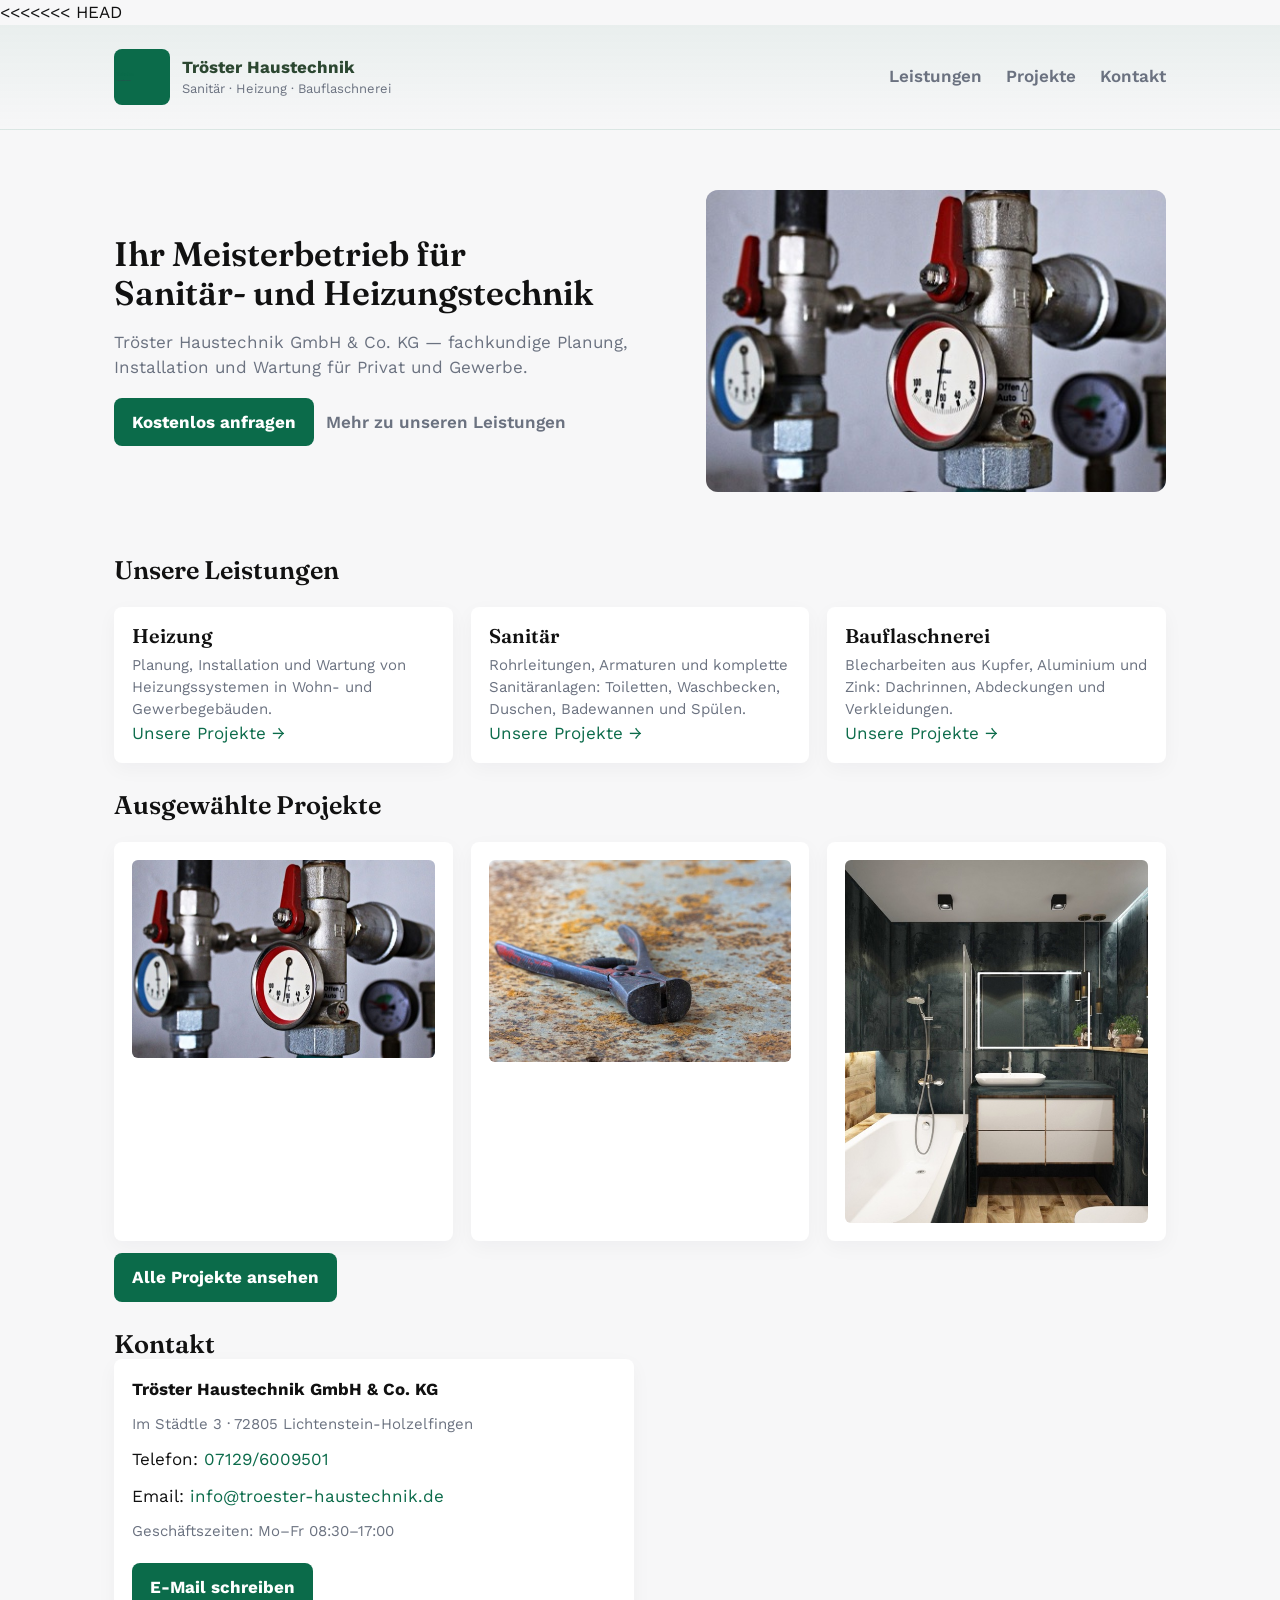
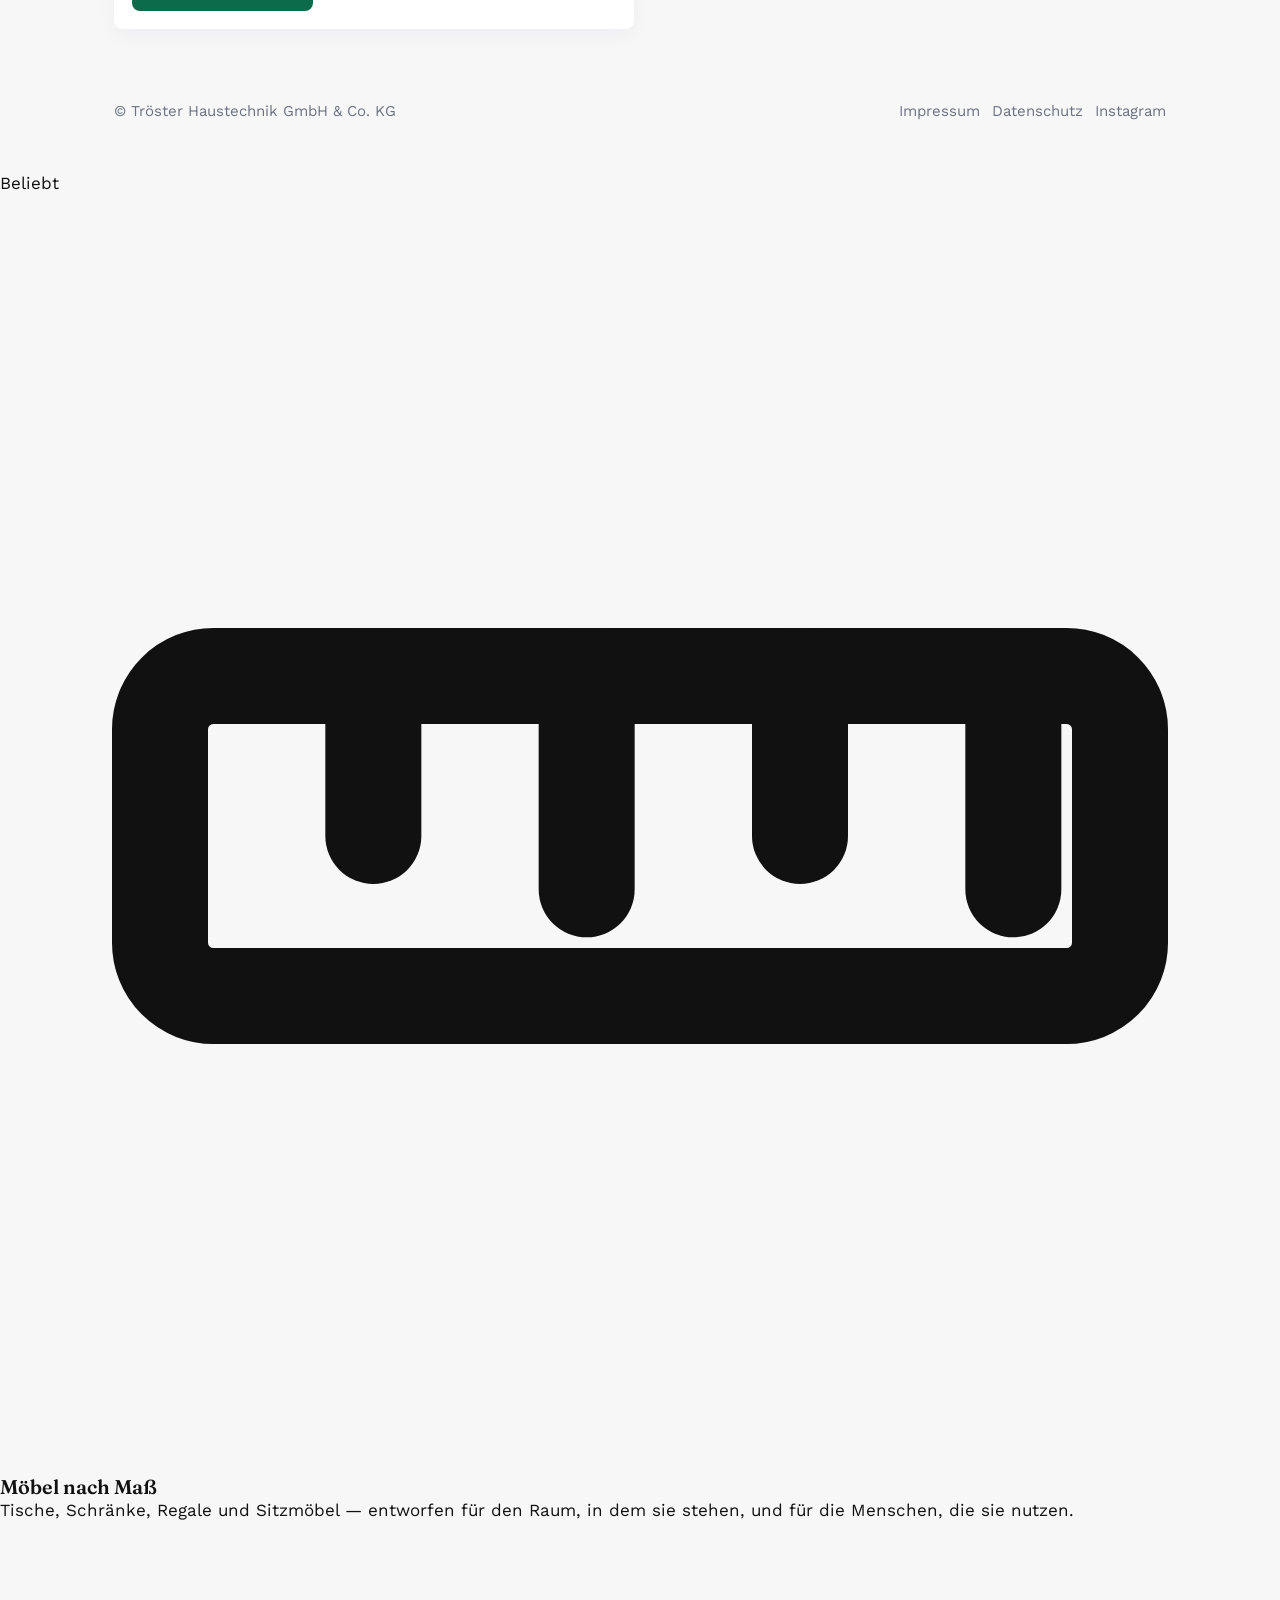
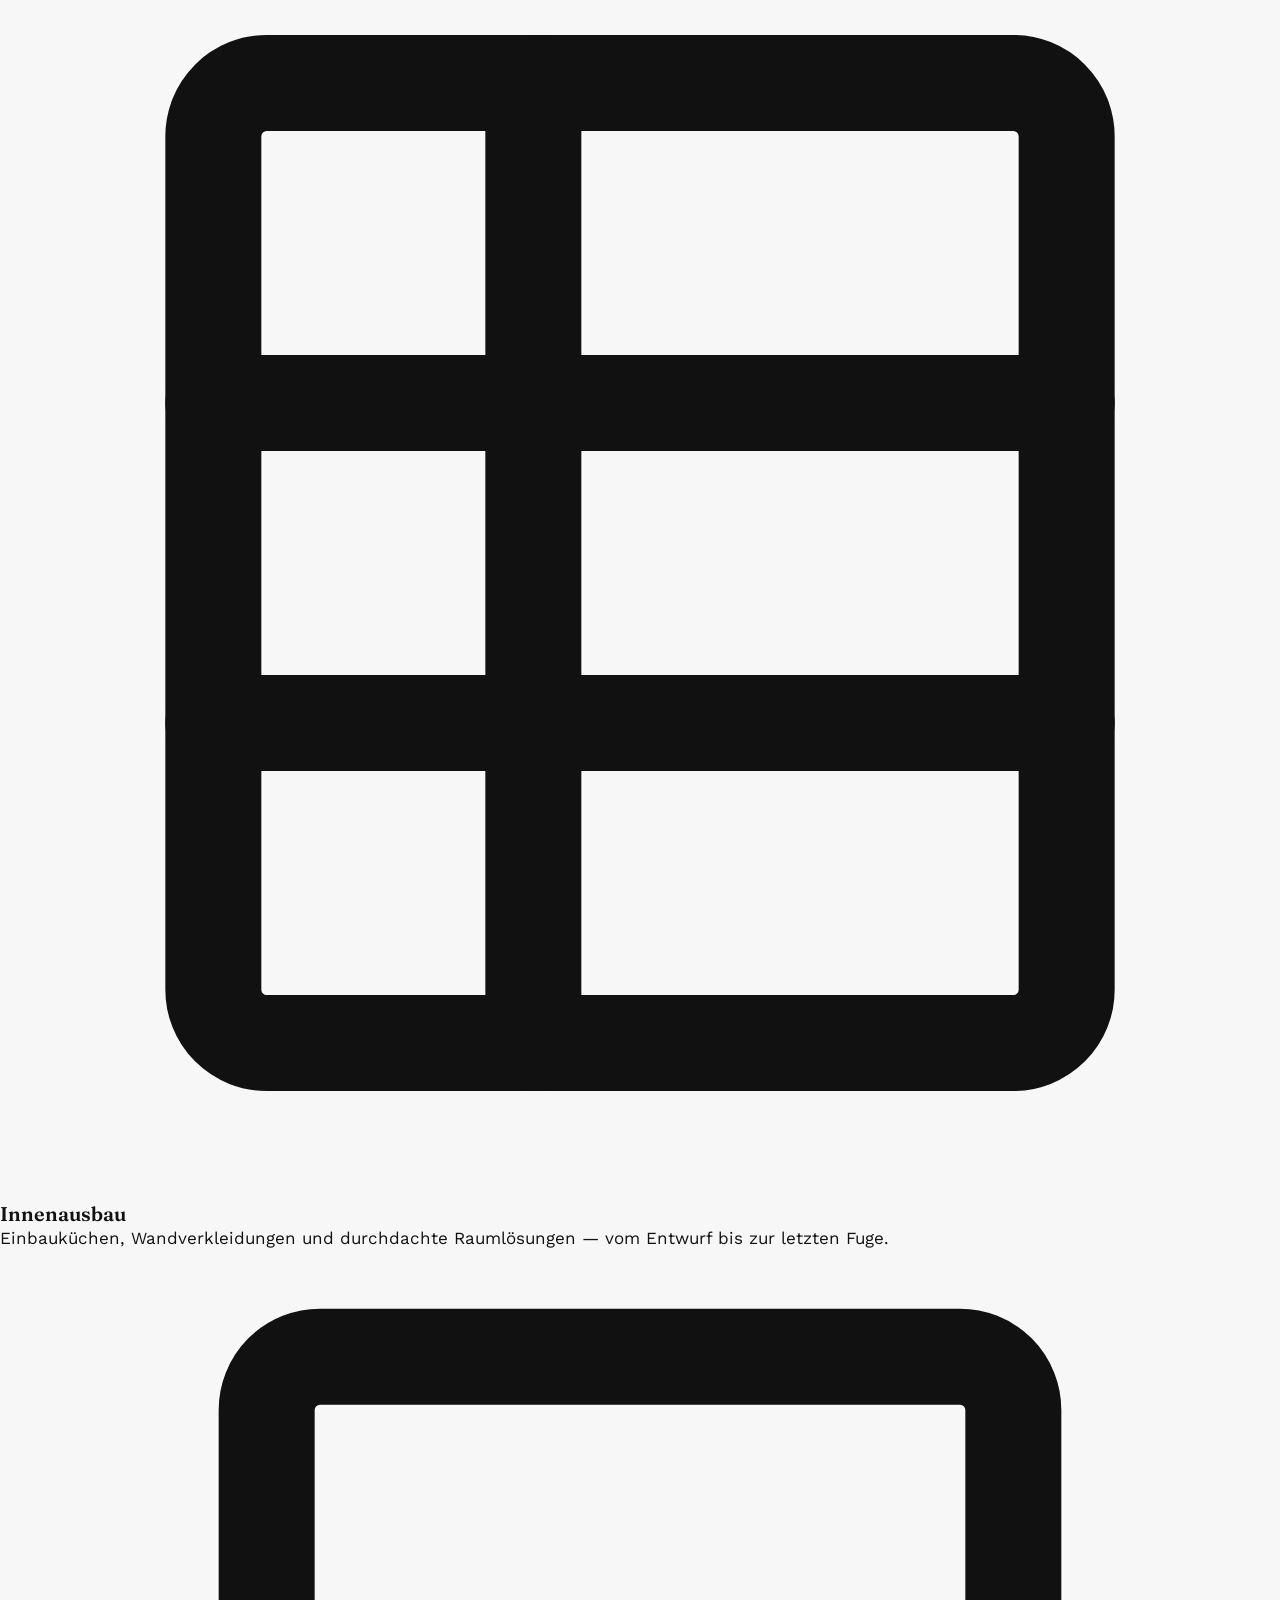
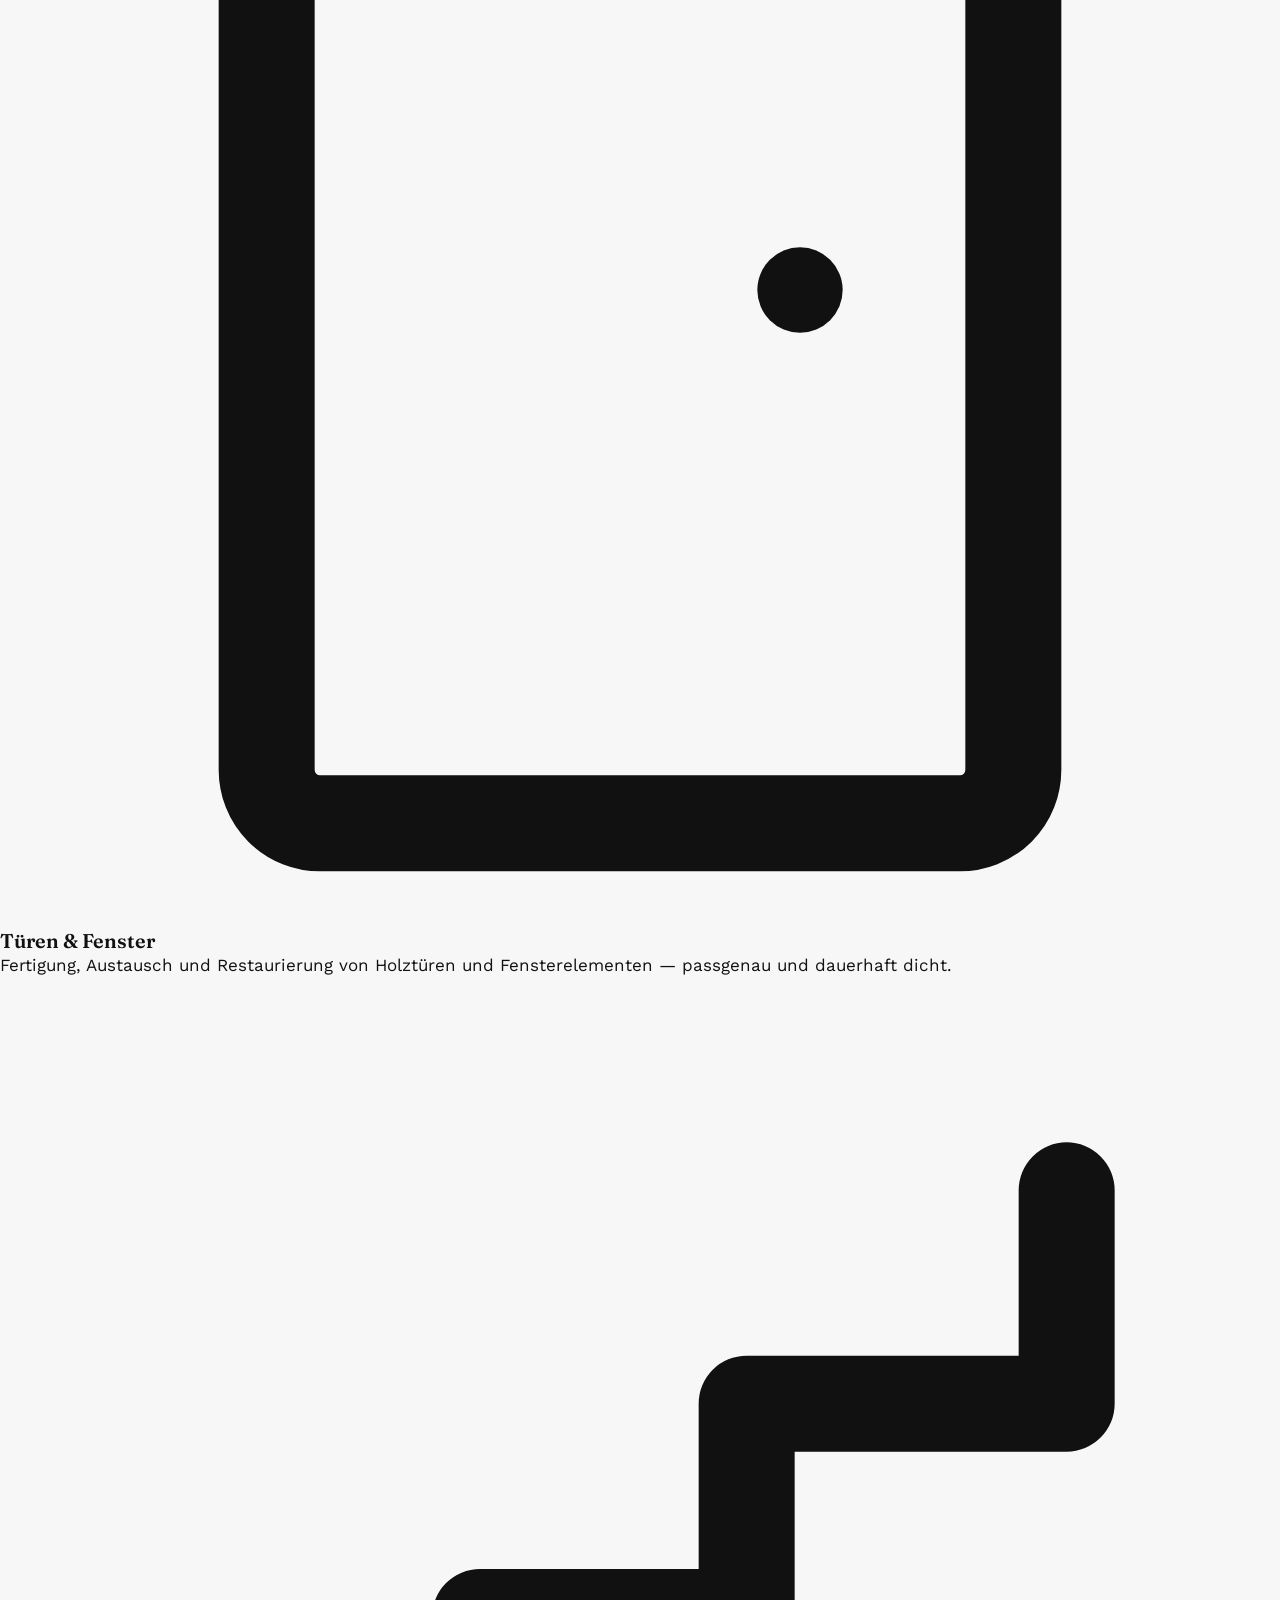
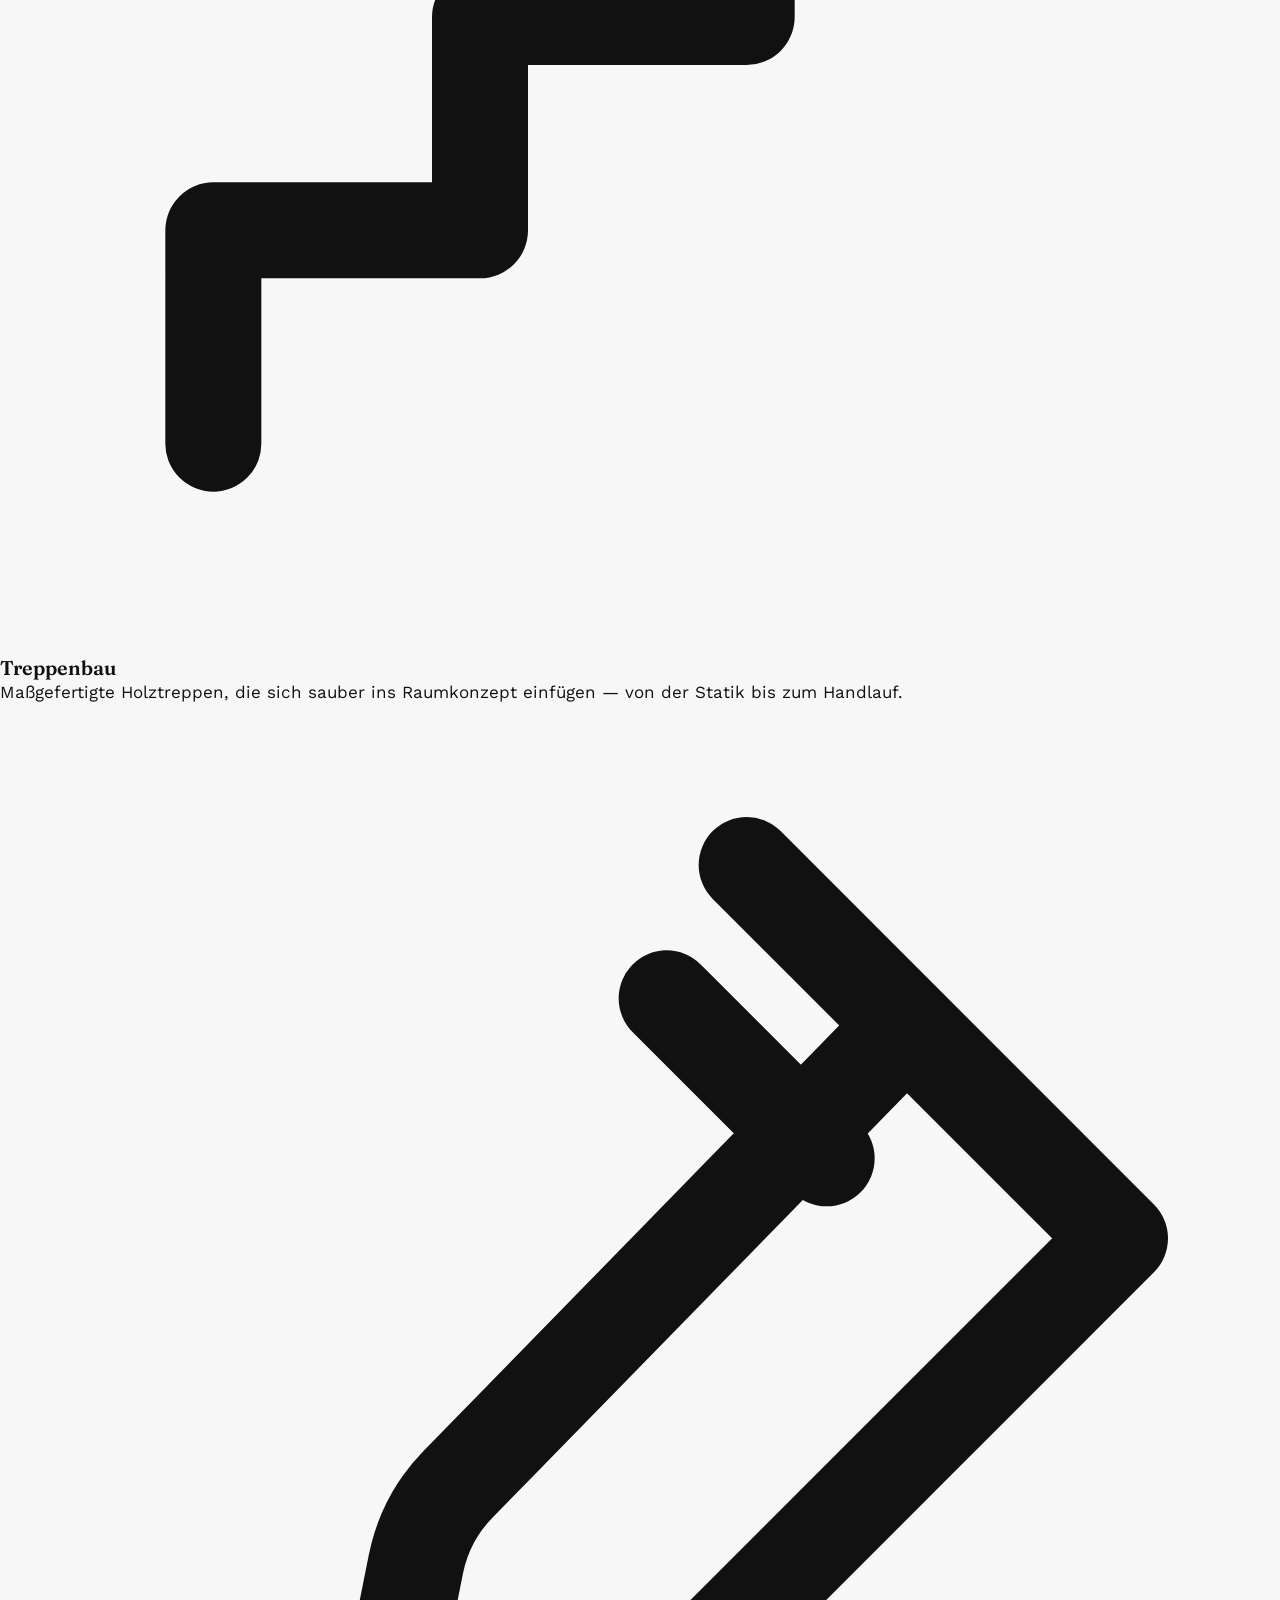
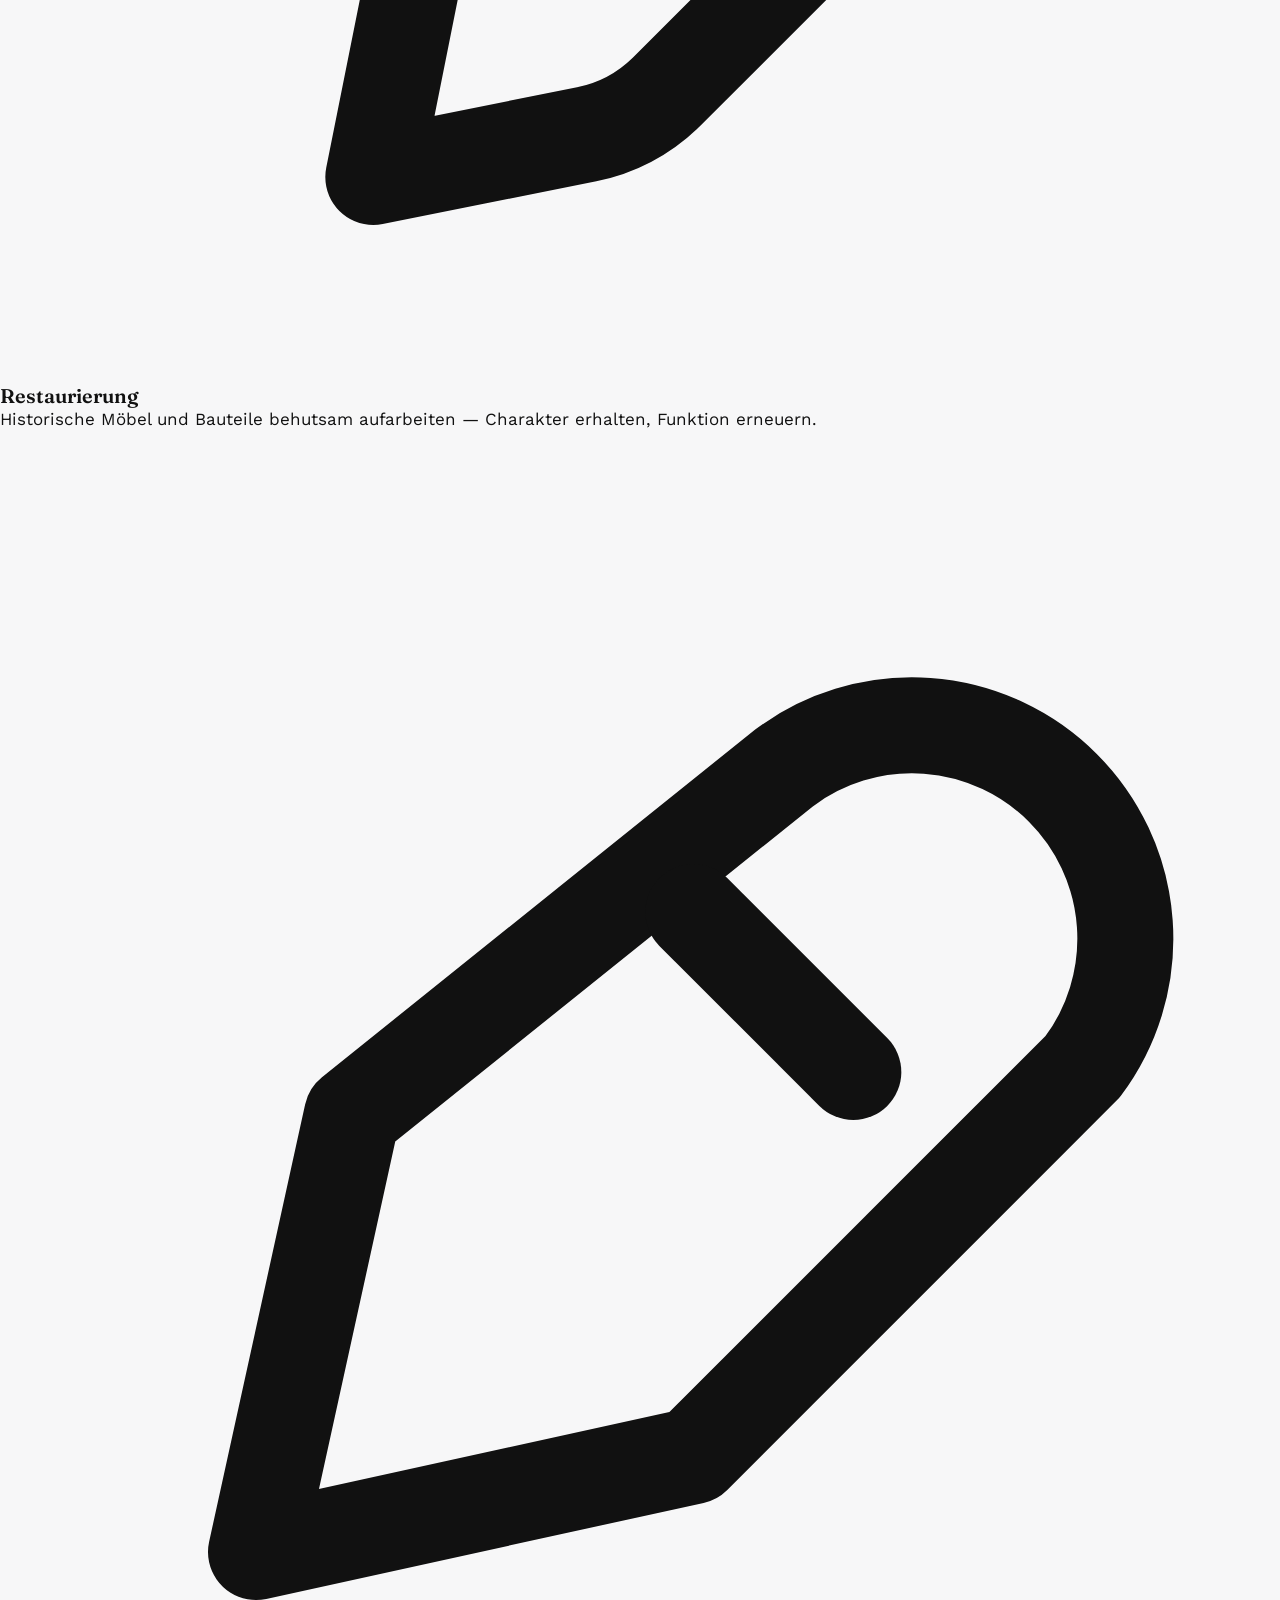
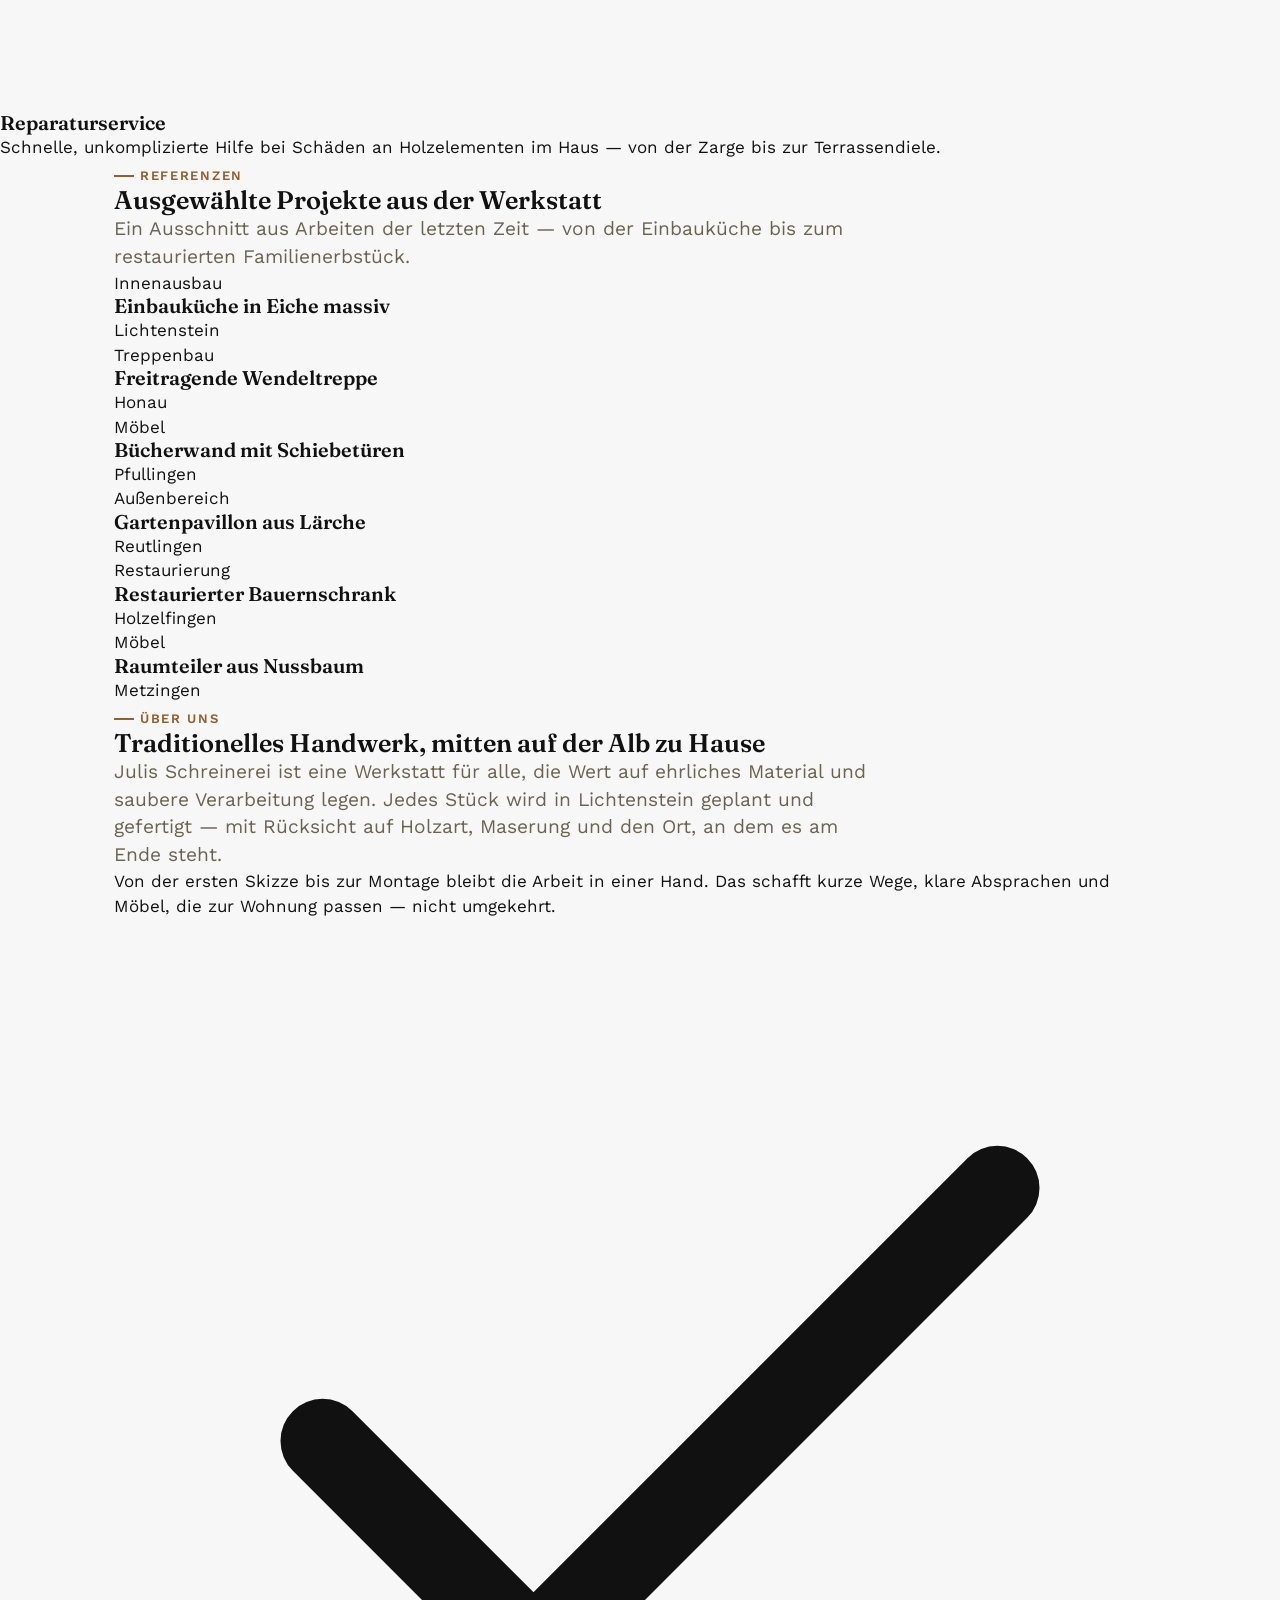
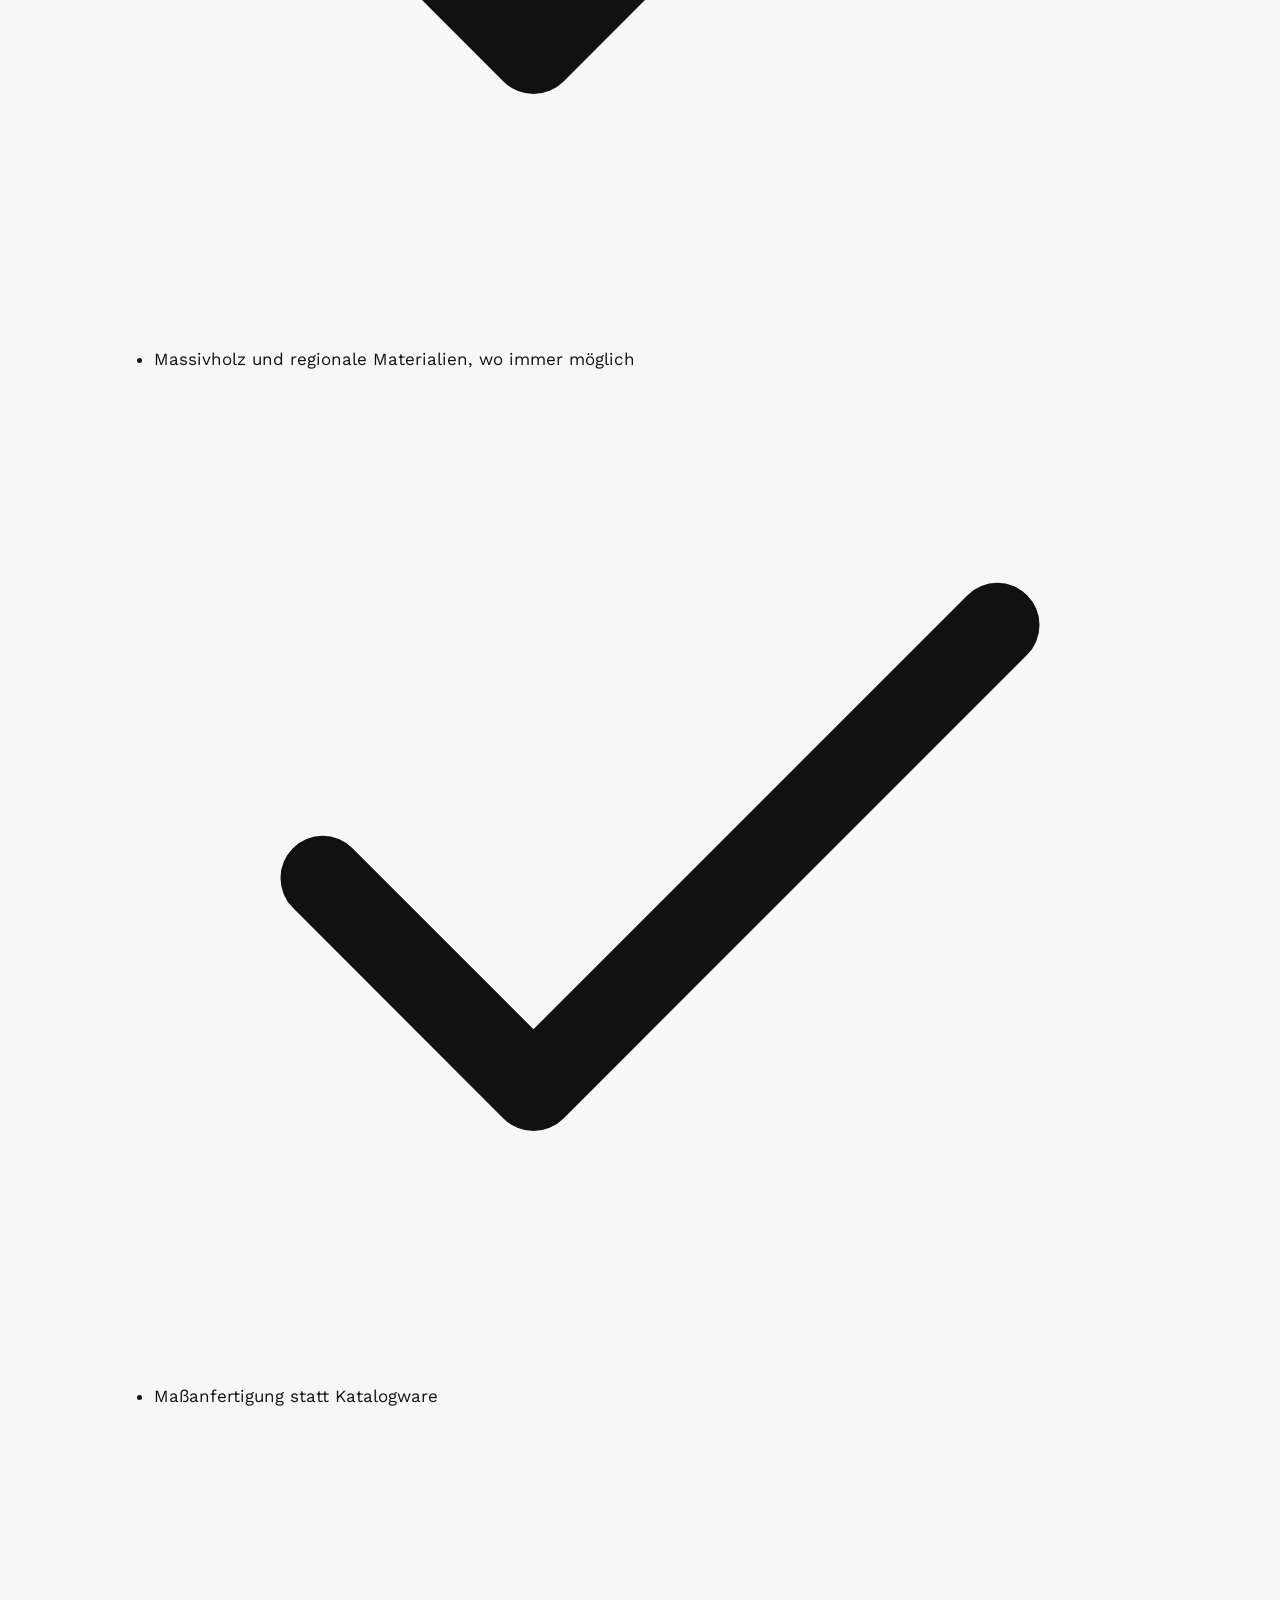
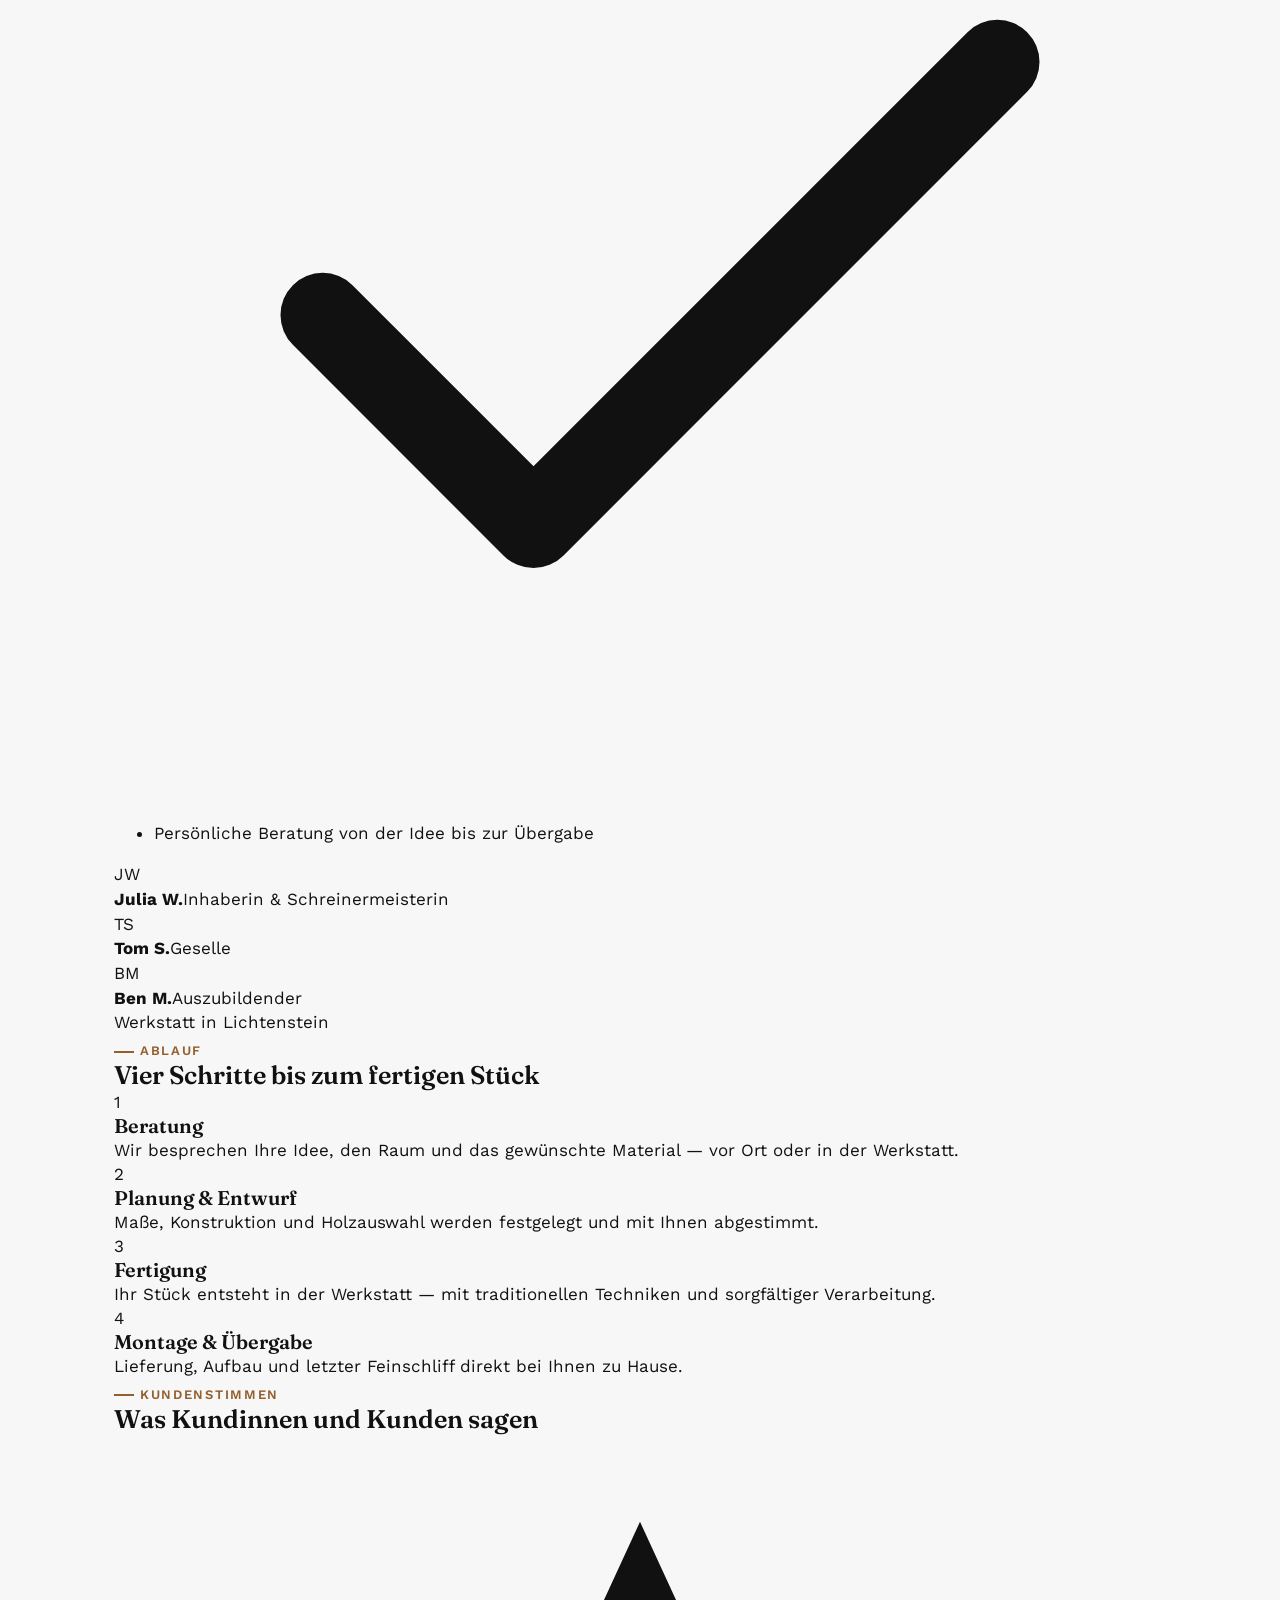
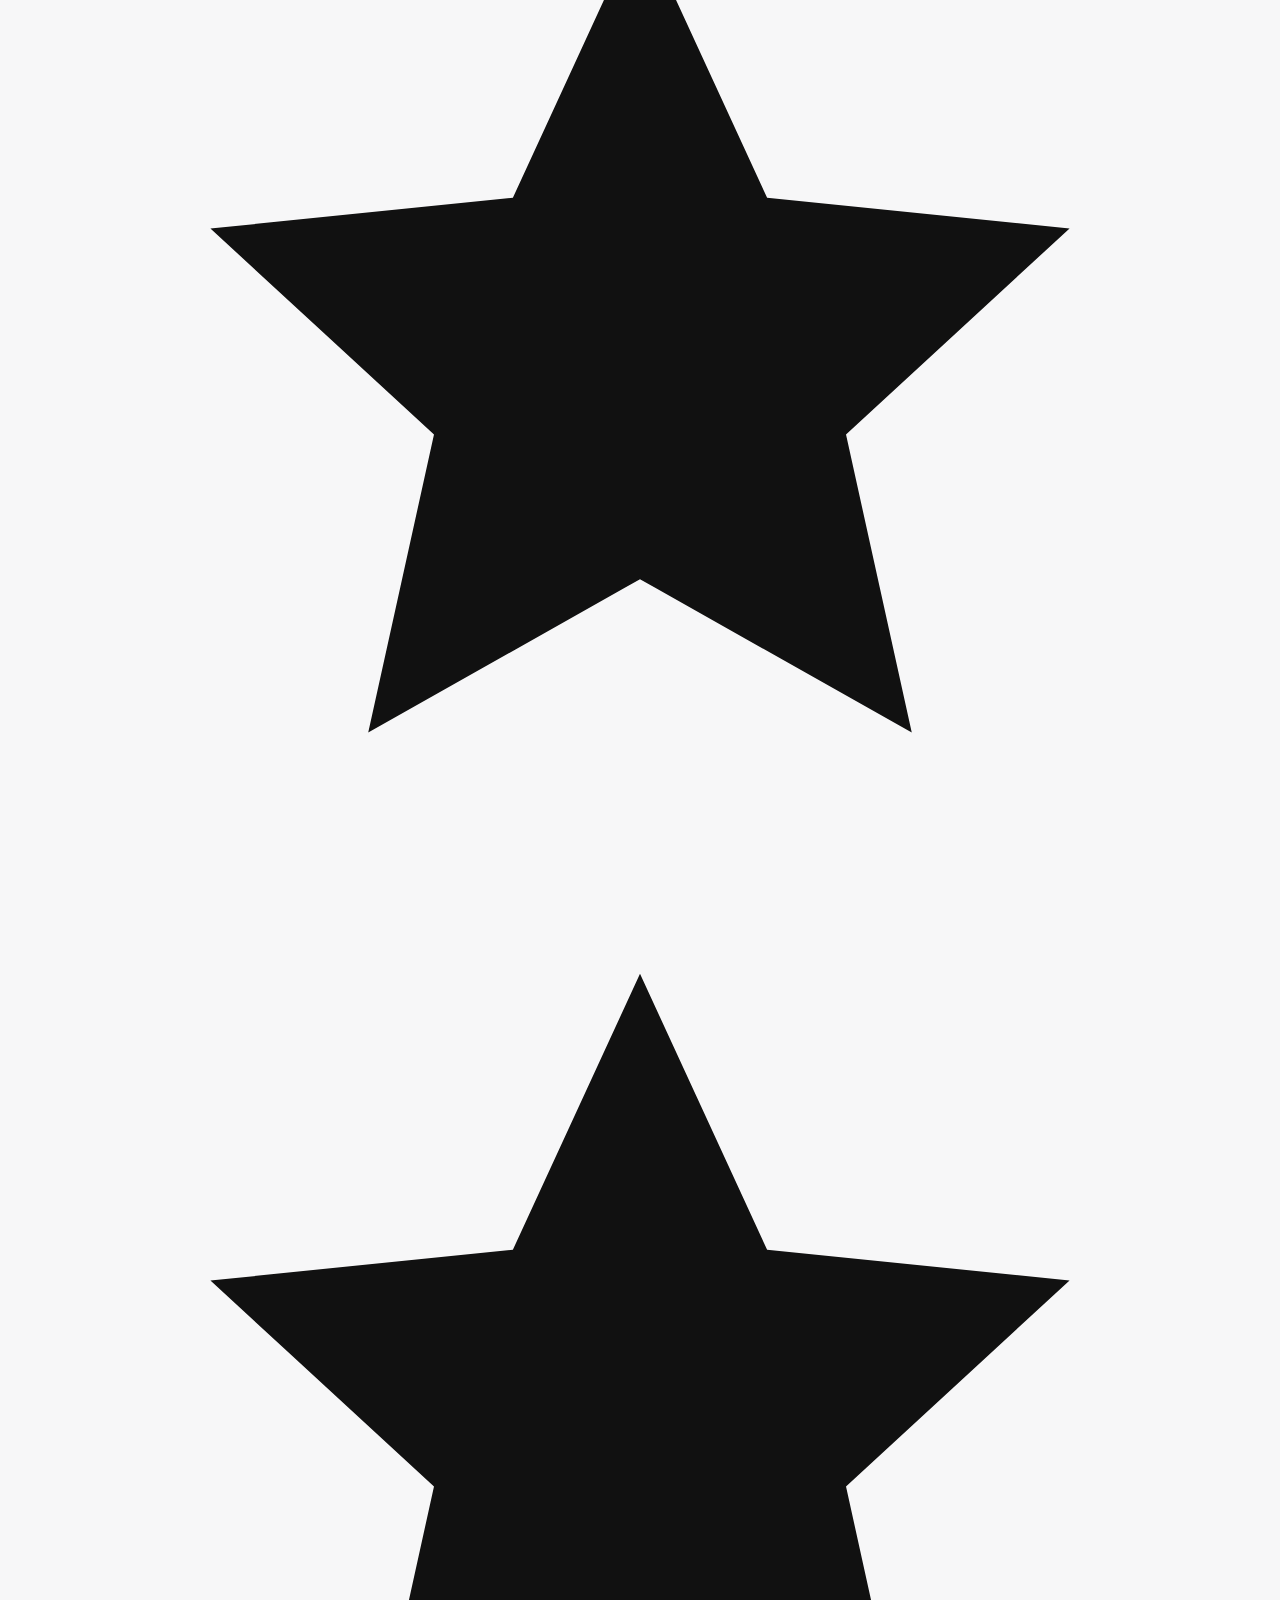
==== commit 50137a27: "Redesign: modern responsive homepage, add gallery, thumbnails, pages (leistungen/projekte/kontakt), " ====
--- a/index.html
+++ b/index.html
@@ -1,5 +1,6 @@
 <!doctype html>
 <html lang="de">
+<<<<<<< HEAD
 <head>
 <meta charset="utf-8">
 <meta name="viewport" content="width=device-width, initial-scale=1">
@@ -138,407 +139,159 @@
   .brand-mark em { font-style: italic; font-weight: 500; color: var(--oak-deep); }
 
   .main-nav { display: flex; align-items: center; gap: var(--sp-4); }
-  .main-nav ul { display: flex; gap: var(--sp-3); list-style: none; margin: 0; padding: 0; }
-  .main-nav a {
-    color: var(--ink);
-    text-decoration: none;
-    font-size: 0.95rem;
-    font-weight: 500;
-    padding: 0.4em 0.1em;
-    border-bottom: 1.5px solid transparent;
-    transition: border-color 160ms ease, color 160ms ease;
-  }
-  .main-nav a:hover { color: var(--oak-deep); border-color: var(--oak); }
-
-  .nav-toggle { display: none; background: none; border: none; padding: 0.4em; cursor: pointer; }
-  .nav-toggle span { display: block; width: 24px; height: 2px; background: var(--ink); margin: 5px 0; }
-
-  .mobile-nav {
-    position: fixed;
-    inset: 0;
-    z-index: 60;
-    background: var(--bg);
-    flex-direction: column;
-    align-items: center;
-    justify-content: center;
-    gap: 2rem;
-    display: flex;
-  }
-  .mobile-nav[hidden] { display: none; }
-  .mobile-nav a {
-    color: var(--ink);
-    font-family: var(--font-display);
-    font-size: 1.6rem;
-    text-decoration: none;
-  }
-  .mobile-nav a:hover { color: var(--oak-deep); }
-
-  /* ---------- Hero ---------- */
-
-  .hero { position: relative; overflow: hidden; background: linear-gradient(180deg, #fbf8ee 0%, #f2ecd6 60%, var(--forest-light) 100%); }
-
-  .hero-inner {
-    position: relative;
-    z-index: 2;
-    padding-top: var(--sp-6);
-    padding-bottom: var(--sp-3);
-    display: flex;
-    flex-direction: column;
-    align-items: flex-start;
-    gap: var(--sp-3);
-    max-width: 42rem;
-  }
-  .hero-inner h1 em { font-style: italic; color: var(--oak-deep); font-weight: 500; }
-  .hero-actions { display: flex; gap: var(--sp-2); flex-wrap: wrap; margin-top: var(--sp-1); }
-
-  .trust-strip {
-    display: flex;
-    flex-wrap: wrap;
-    gap: var(--sp-3);
-    padding: var(--sp-2) 0 var(--sp-4);
-  }
-  .trust-item {
-    display: flex;
-    align-items: center;
-    gap: 0.6em;
-    font-size: 0.88rem;
-    font-weight: 500;
-    color: var(--forest-deep);
-  }
-  .trust-item svg { width: 18px; height: 18px; color: var(--oak); flex: none; }
-
-  .skyline-wrap { position: relative; z-index: 1; }
-  .skyline { width: 100%; height: auto; display: block; }
-  .sun-glow {
-    position: absolute;
-    top: 6%;
-    right: 8%;
-    width: min(16vw, 160px);
-    height: min(16vw, 160px);
-    border-radius: 50%;
-    background: radial-gradient(circle, rgba(240, 218, 185, 0.9), rgba(240, 218, 185, 0) 70%);
-  }
-
-  /* ---------- Sections generic ---------- */
-
-  section { position: relative; }
-  .section-pad { padding: var(--sp-6) 0; }
-  .panel-alt { background: var(--surface-alt); }
-  .panel-forest { background: var(--forest-light); }
-
-  .section-head { display: flex; flex-direction: column; gap: var(--sp-2); max-width: 40rem; margin-bottom: var(--sp-5); }
-  .section-head.centered { margin-left: auto; margin-right: auto; text-align: center; align-items: center; }
-
-  /* ---------- Services ---------- */
-
-  .services-grid { display: grid; grid-template-columns: repeat(3, 1fr); gap: var(--sp-3); }
-
-  .service-card {
-    position: relative;
-    background: var(--surface);
-    border: 1px solid var(--line);
-    border-radius: var(--radius);
-    padding: var(--sp-4);
-    display: flex;
-    flex-direction: column;
-    gap: var(--sp-2);
-    transition: transform 200ms ease, box-shadow 200ms ease, border-color 200ms ease;
-  }
-  .service-card:hover { transform: translateY(-4px); box-shadow: var(--shadow-warm); border-color: var(--oak); }
-
-  .service-tag {
-    position: absolute;
-    top: var(--sp-2);
-    right: var(--sp-2);
-    font-size: 0.7rem;
-    font-weight: 600;
-    text-transform: uppercase;
-    letter-spacing: 0.06em;
-    color: var(--oak-deep);
-    background: var(--oak-light);
-    padding: 0.3em 0.6em;
-    border-radius: 999px;
-  }
-
-  .service-icon {
-    width: 44px; height: 44px;
-    display: flex; align-items: center; justify-content: center;
-    border-radius: 50%;
-    background: var(--forest-light);
-    color: var(--forest);
-  }
-  .service-icon svg { width: 22px; height: 22px; }
-  .service-card h3 { font-size: var(--fs-h3); font-weight: 600; }
-  .service-card p { color: var(--ink-muted); font-size: 0.95rem; }
-
-  /* ---------- Portfolio ---------- */
-
-  .portfolio-grid { display: grid; grid-template-columns: repeat(3, 1fr); gap: var(--sp-3); }
-  .portfolio-card { border-radius: var(--radius); overflow: hidden; border: 1px solid var(--line); background: var(--surface); }
-  .portfolio-thumb {
-    aspect-ratio: 4 / 3;
-    position: relative;
-    background: repeating-linear-gradient(115deg, var(--tone-a, #c99a5c) 0 4px, var(--tone-b, #b9863f) 4px 9px, var(--tone-c, #d6ab6f) 9px 14px);
-  }
-  .portfolio-thumb::after { content: ""; position: absolute; inset: 0; background: linear-gradient(180deg, rgba(38,42,32,0) 55%, rgba(38,42,32,0.45) 100%); }
-  .portfolio-cat {
-    position: absolute; left: var(--sp-2); top: var(--sp-2);
-    font-size: 0.7rem; font-weight: 600; text-transform: uppercase; letter-spacing: 0.06em;
-    background: rgba(255,253,247,0.9); color: var(--forest-deep);
-    padding: 0.3em 0.6em; border-radius: 999px;
-  }
-  .portfolio-body { padding: var(--sp-3); display: flex; flex-direction: column; gap: 0.3em; }
-  .portfolio-body h3 { font-size: 1.1rem; font-weight: 600; }
-  .portfolio-body span { font-size: 0.85rem; color: var(--ink-muted); }
-
-  .p-1 { --tone-a: #d9b077; --tone-b: #c4924f; --tone-c: #e3c491; }
-  .p-2 { --tone-a: #b9793b; --tone-b: #935f2c; --tone-c: #cf9958; }
-  .p-3 { --tone-a: #8a6a41; --tone-b: #6f5330; --tone-c: #a1815a; }
-  .p-4 { --tone-a: #c99a5c; --tone-b: #a97b3f; --tone-c: #dcb47c; }
-  .p-5 { --tone-a: #7c5a34; --tone-b: #5f4526; --tone-c: #97744a; }
-  .p-6 { --tone-a: #cf9958; --tone-b: #b17f42; --tone-c: #e2bb84; }
-
-  /* ---------- About ---------- */
-
-  .about-grid { display: grid; grid-template-columns: 1.1fr 0.9fr; gap: var(--sp-6); align-items: start; }
-  .about-copy { display: flex; flex-direction: column; gap: var(--sp-3); }
-
-  .about-list { list-style: none; margin: 0.25rem 0 0; padding: 0; display: grid; gap: 0.75em; }
-  .about-list li { display: flex; align-items: flex-start; gap: 0.7em; font-size: 0.98rem; }
-  .about-list svg { flex: none; width: 18px; height: 18px; margin-top: 0.2em; color: var(--forest); }
-
-  .team-row { display: flex; gap: var(--sp-3); margin-top: var(--sp-2); flex-wrap: wrap; }
-  .team-card { display: flex; align-items: center; gap: 0.7em; }
-  .avatar {
-    width: 46px; height: 46px; border-radius: 50%;
-    display: flex; align-items: center; justify-content: center;
-    font-family: var(--font-display); font-weight: 600; font-size: 0.95rem;
-    color: var(--cream);
-    flex: none;
-  }
-  .avatar--1 { background: var(--forest); }
-  .avatar--2 { background: var(--oak); }
-  .avatar--3 { background: #8a6a41; }
-  .team-card div span { display: block; font-size: 0.78rem; color: var(--ink-muted); }
-  .team-card div strong { font-size: 0.95rem; }
-
-  .grain-panel {
-    aspect-ratio: 4 / 5;
-    border-radius: var(--radius);
-    position: relative;
-    overflow: hidden;
-    background: repeating-linear-gradient(100deg, #d9b077 0 3px, #c4924f 3px 7px, #e3c491 7px 11px, #cf9958 11px 16px);
-    box-shadow: var(--shadow-warm);
-  }
-  .grain-panel::after { content: ""; position: absolute; inset: 0; background: linear-gradient(180deg, rgba(38,42,32,0) 45%, rgba(38,42,32,0.5) 100%); }
-  .grain-caption { position: absolute; left: var(--sp-3); bottom: var(--sp-3); z-index: 2; color: var(--cream); font-size: 0.85rem; font-weight: 500; letter-spacing: 0.03em; }
-
-  /* ---------- Process ---------- */
-
-  .process { position: relative; display: grid; grid-template-columns: repeat(4, 1fr); gap: var(--sp-3); }
-  .process::before {
-    content: ""; position: absolute; top: 22px; left: 6%; right: 6%; height: 1.5px;
-    background: repeating-linear-gradient(90deg, var(--oak) 0 10px, transparent 10px 18px);
-  }
-  .process-step { position: relative; display: flex; flex-direction: column; gap: var(--sp-1); }
-  .process-num {
-    width: 44px; height: 44px; border-radius: 50%;
-    background: var(--forest-deep); color: var(--oak-light);
-    display: flex; align-items: center; justify-content: center;
-    font-family: var(--font-display); font-weight: 600; font-size: 1.1rem;
-    margin-bottom: var(--sp-1); position: relative; z-index: 1;
-  }
-  .process-step h3 { font-size: 1.1rem; font-weight: 600; }
-  .process-step p { color: var(--ink-muted); font-size: 0.92rem; }
-
-  /* ---------- Testimonials ---------- */
-
-  .testimonial-grid { display: grid; grid-template-columns: repeat(3, 1fr); gap: var(--sp-3); }
-  .testimonial-card {
-    background: var(--surface);
-    border: 1px solid var(--line);
-    border-radius: var(--radius);
-    padding: var(--sp-4);
-    display: flex; flex-direction: column; gap: var(--sp-2);
-  }
-  .stars { display: flex; gap: 0.15em; color: var(--oak); }
-  .stars svg { width: 15px; height: 15px; }
-  .testimonial-card p.quote { font-size: 0.98rem; color: var(--ink); font-style: italic; }
-  .testimonial-who { display: flex; align-items: center; gap: 0.6em; margin-top: auto; }
-  .testimonial-who .avatar { width: 36px; height: 36px; font-size: 0.8rem; }
-  .testimonial-who strong { display: block; font-size: 0.9rem; font-weight: 600; }
-  .testimonial-who span { font-size: 0.8rem; color: var(--ink-muted); }
-
-  /* ---------- USP band ---------- */
-
-  .usp-band { display: grid; grid-template-columns: repeat(4, 1fr); gap: var(--sp-3); }
-  .usp-item { display: flex; flex-direction: column; align-items: center; text-align: center; gap: 0.6em; }
-  .usp-icon {
-    width: 52px; height: 52px; border-radius: 50%;
-    background: var(--surface); border: 1px solid var(--line);
-    display: flex; align-items: center; justify-content: center;
-    color: var(--oak-deep);
-  }
-  .usp-icon svg { width: 24px; height: 24px; }
-  .usp-item h3 { font-size: 1rem; font-weight: 600; font-family: var(--font-body); }
-  .usp-item p { font-size: 0.85rem; color: var(--ink-muted); }
-
-  /* ---------- Contact ---------- */
-
-  .contact-grid { display: grid; grid-template-columns: 1.1fr 0.9fr; gap: var(--sp-6); align-items: start; }
-
-  .field { display: flex; flex-direction: column; gap: 0.4em; margin-bottom: var(--sp-2); }
-  .field label { font-size: 0.85rem; font-weight: 500; color: var(--forest-deep); }
-  .field input, .field select, .field textarea {
-    font-family: var(--font-body); font-size: 1rem;
-    padding: 0.8em 0.9em; border-radius: var(--radius);
-    border: 1.5px solid var(--line); background: var(--surface); color: var(--ink);
-    transition: border-color 160ms ease, box-shadow 160ms ease;
-  }
-  .field input::placeholder, .field textarea::placeholder { color: #a9a08a; }
-  .field input:focus, .field select:focus, .field textarea:focus {
-    outline: none; border-color: var(--oak); box-shadow: 0 0 0 3px var(--oak-light);
-  }
-  .field-row { display: grid; grid-template-columns: 1fr 1fr; gap: var(--sp-2); }
-  textarea { resize: vertical; min-height: 120px; }
-  .form-note { font-size: 0.8rem; color: var(--ink-muted); margin-top: var(--sp-1); }
-
-  .info-card {
-    background: var(--surface);
-    border: 1px solid var(--line);
-    border-radius: var(--radius);
-    padding: var(--sp-4);
-    display: flex; flex-direction: column; gap: var(--sp-3);
-  }
-  .info-row { display: flex; align-items: flex-start; gap: 0.9em; }
-  .info-row svg { flex: none; width: 20px; height: 20px; color: var(--oak-deep); margin-top: 0.15em; }
-  .info-row div { font-size: 0.95rem; line-height: 1.5; }
-  .info-row .info-label { display: block; font-size: 0.78rem; text-transform: uppercase; letter-spacing: 0.08em; color: var(--ink-muted); margin-bottom: 0.15em; }
-  .info-card hr { border: none; border-top: 1px solid var(--line); margin: 0; }
-
-  /* ---------- Footer ---------- */
-
-  .site-footer { background: var(--forest-light); border-top: 1px solid var(--line); color: var(--forest-deep); }
-  .footer-grid { display: grid; grid-template-columns: 1.3fr 1fr 1fr; gap: var(--sp-4); padding: var(--sp-5) 0 var(--sp-3); }
-  .footer-brand .brand-mark { color: var(--forest-deep); }
-  .footer-brand p { margin-top: var(--sp-2); font-size: 0.9rem; max-width: 26em; color: var(--ink-muted); }
-  .footer-col h4 { font-family: var(--font-body); font-size: 0.8rem; text-transform: uppercase; letter-spacing: 0.1em; color: var(--ink-muted); margin: 0 0 var(--sp-2); }
-  .footer-col ul { list-style: none; margin: 0; padding: 0; display: grid; gap: 0.6em; }
-  .footer-col a, .footer-col li { text-decoration: none; font-size: 0.92rem; color: var(--forest-deep); }
-  .footer-col a:hover { color: var(--oak-deep); }
-  .footer-bottom { border-top: 1px solid var(--line); padding: var(--sp-2) 0 var(--sp-4); display: flex; justify-content: space-between; flex-wrap: wrap; gap: var(--sp-1); font-size: 0.8rem; color: var(--ink-muted); }
-
-  /* ---------- Responsive ---------- */
-
-  @media (max-width: 860px) {
-    .main-nav ul { display: none; }
-    .nav-toggle { display: block; }
-    .about-grid, .contact-grid { grid-template-columns: 1fr; }
-    .services-grid, .portfolio-grid, .testimonial-grid { grid-template-columns: repeat(2, 1fr); }
-    .process, .usp-band { grid-template-columns: repeat(2, 1fr); row-gap: var(--sp-4); }
-    .process::before { display: none; }
-    .footer-grid { grid-template-columns: 1fr; gap: var(--sp-3); }
-    .field-row { grid-template-columns: 1fr; }
-  }
-  @media (max-width: 560px) {
-    .services-grid, .portfolio-grid, .testimonial-grid, .usp-band { grid-template-columns: 1fr; }
-  }
-
-  @media (prefers-reduced-motion: reduce) {
-    html { scroll-behavior: auto; }
-    * { transition: none !important; animation: none !important; }
-  }
-</style>
-</head>
-<body>
-
-<header class="site-header" id="siteHeader">
-  <div class="wrap">
-    <a href="#top" class="brand">
-      <span class="brand-mark">Julis <em>Schreinerei</em></span>
-    </a>
-    <nav class="main-nav">
-      <ul>
-        <li><a href="#leistungen">Leistungen</a></li>
-        <li><a href="#referenzen">Referenzen</a></li>
-        <li><a href="#ueber-uns">Über uns</a></li>
-        <li><a href="#ablauf">Ablauf</a></li>
-        <li><a href="#kontakt">Kontakt</a></li>
-      </ul>
-      <a href="#kontakt" class="btn btn--primary">Anfrage stellen</a>
-    </nav>
-    <button class="nav-toggle" id="navToggle" aria-label="Menü öffnen" aria-expanded="false" aria-controls="mobileNav">
-      <span></span><span></span><span></span>
-    </button>
-  </div>
-</header>
-
-<nav id="mobileNav" class="mobile-nav" hidden>
-  <a href="#leistungen">Leistungen</a>
-  <a href="#referenzen">Referenzen</a>
-  <a href="#ueber-uns">Über uns</a>
-  <a href="#ablauf">Ablauf</a>
-  <a href="#kontakt">Kontakt</a>
-</nav>
-
-<main id="top">
-
-  <section class="hero">
-    <div class="wrap hero-inner">
-      <span class="eyebrow">Schreinerei in Lichtenstein · Schwäbische Alb</span>
-      <h1>Handwerk, das <em>trägt</em> — von der Werkstatt bis ins Wohnzimmer</h1>
-      <p class="lead">Julis Schreinerei fertigt Möbel, Innenausbau und Maßarbeiten aus Massivholz — geplant, gebaut und montiert direkt in Lichtenstein, mit einem Blick fürs Detail und dem Anspruch, dass es Generationen hält.</p>
-      <div class="hero-actions">
-        <a href="#kontakt" class="btn btn--primary">Projekt anfragen</a>
-        <a href="#referenzen" class="btn btn--ghost">Referenzen ansehen</a>
-      </div>
-      <div class="trust-strip">
-        <span class="trust-item">
-          <svg viewBox="0 0 24 24" fill="none" stroke="currentColor" stroke-width="1.8" stroke-linecap="round" stroke-linejoin="round"><path d="M12 2l2.4 5.5L20 8.3l-4.2 3.9 1.1 5.8L12 15l-5 3 1.1-5.8L4 8.3l5.6-.8z"></path></svg>
-          Schreinermeisterbetrieb
-        </span>
-        <span class="trust-item">
-          <svg viewBox="0 0 24 24" fill="none" stroke="currentColor" stroke-width="1.8" stroke-linecap="round" stroke-linejoin="round"><path d="M3 12l2-2 4 4 8-8 2 2-10 10z"></path></svg>
-          Familienbetrieb seit drei Generationen
-        </span>
-        <span class="trust-item">
-          <svg viewBox="0 0 24 24" fill="none" stroke="currentColor" stroke-width="1.8" stroke-linecap="round" stroke-linejoin="round"><path d="M12 3c-3 3-5 6-5 9a5 5 0 0010 0c0-3-2-6-5-9z"></path></svg>
-          100&nbsp;% Massivholz
-        </span>
-      </div>
-    </div>
-
-    <div class="skyline-wrap">
-      <div class="sun-glow"></div>
-      <svg class="skyline" viewBox="0 0 1200 260" preserveAspectRatio="none" aria-hidden="true">
-        <polygon fill="var(--forest-light)" points="0,260 0,210 40,206 70,188 110,192 140,165 180,169 220,144 260,148 300,124 340,131 380,116 420,124 460,178 500,170 520,166 740,166 760,175 800,150 840,158 880,133 920,140 960,116 1000,125 1040,158 1080,154 1120,192 1160,188 1200,213 1200,260" />
-        <polygon fill="var(--forest)" points="0,260 0,232 40,229 90,214 140,224 190,198 240,208 300,180 350,192 420,208 460,232 520,222 740,222 800,206 860,190 920,204 980,182 1040,208 1100,220 1150,214 1200,235 1200,260" opacity="0.5" />
-        <!-- castle on the cliff -->
-        <g fill="var(--forest-deep)">
-          <rect x="560" y="106" width="140" height="60"></rect>
-          <rect x="680" y="116" width="55" height="50"></rect>
-          <rect x="610" y="40" width="44" height="76"></rect>
-          <polygon points="606,40 658,40 632,-4"></polygon>
-          <rect x="518" y="96" width="26" height="70"></rect>
-          <polygon points="514,96 548,96 531,60"></polygon>
-          <rect x="700" y="88" width="26" height="78"></rect>
-          <polygon points="696,88 730,88 713,52"></polygon>
-        </g>
-        <line x1="632" y1="-4" x2="632" y2="-20" stroke="var(--forest-deep)" stroke-width="2" />
-        <polygon fill="var(--oak)" points="632,-20 648,-15 632,-9" />
-      </svg>
-    </div>
-  </section>
-
-  <section id="leistungen" class="section-pad">
-    <div class="wrap">
-      <div class="section-head">
-        <span class="eyebrow">Leistungen</span>
-        <h2>Vom Einzelstück bis zum kompletten Innenausbau</h2>
-        <p class="lead">Jedes Projekt beginnt mit Holz, Maß und einem genauen Blick auf den Raum, in dem es später steht.</p>
-      </div>
-
-      <div class="services-grid">
+  <!doctype html>
+  <html lang="de">
+    <head>
+      <meta charset="utf-8">
+      <meta name="viewport" content="width=device-width, initial-scale=1">
+      <title>Tröster Haustechnik — Sanitär · Heizung · Bauflaschnerei</title>
+      <meta name="description" content="Tröster Haustechnik GmbH & Co. KG — Meisterbetrieb für Sanitär-, Heizungs- und Flaschnerarbeiten in Lichtenstein-Holzelfingen.">
+      <style>
+        :root{
+          --bg:#f7f7f8;
+          --accent:#0b6b4a;
+          --muted:#6b7280;
+          --card:#ffffff;
+          --radius:8px;
+          --max-width:1100px;
+          font-family: Inter, system-ui, -apple-system, "Segoe UI", Roboto, "Helvetica Neue", Arial;
+        }
+        *{box-sizing:border-box}
+        body{margin:0;background:var(--bg);color:#111;line-height:1.45}
+        a{color:var(--accent);text-decoration:none}
+        header{background:linear-gradient(180deg,rgba(11,107,74,0.06),transparent);border-bottom:1px solid rgba(11,107,74,0.06)}
+        .container{max-width:var(--max-width);margin:0 auto;padding:24px}
+        .top{display:flex;align-items:center;justify-content:space-between;gap:16px}
+        .brand{display:flex;align-items:center;gap:12px}
+        .logo{width:56px;height:56px;border-radius:8px;background:var(--accent);display:flex;align-items:center;justify-content:center;color:#fff;font-weight:700;font-size:18px}
+        nav a{margin-left:18px;color:var(--muted);font-weight:600}
+
+        .hero{display:grid;grid-template-columns:1fr;gap:20px;align-items:center;padding:36px 0}
+        .hero-inner{display:flex;flex-direction:column;gap:18px}
+        .h-title{font-size:28px;margin:0}
+        .h-sub{color:var(--muted);margin:0}
+        .cta{display:inline-block;background:var(--accent);color:#fff;padding:12px 18px;border-radius:8px;font-weight:700}
+        .hero-visual{border-radius:12px;overflow:hidden;background:#ddd}
+        .hero-visual img{width:100%;height:100%;object-fit:cover;display:block}
+
+        .grid{display:grid;grid-template-columns:repeat(3,1fr);gap:18px;margin-top:22px}
+        .card{background:var(--card);padding:18px;border-radius:var(--radius);box-shadow:0 6px 20px rgba(16,24,40,0.04)}
+        .card h3{margin:0 0 8px 0}
+        .muted{color:var(--muted);font-size:15px}
+
+        .contact{display:flex;flex-direction:column;gap:12px}
+        footer{padding:24px 0;color:var(--muted);font-size:14px}
+
+        @media(min-width:760px){
+          .hero{grid-template-columns:1fr 460px}
+          .h-title{font-size:34px}
+        }
+        @media(max-width:759px){
+          nav a{margin-left:12px;font-size:14px}
+          .grid{grid-template-columns:1fr}
+        }
+      </style>
+    </head>
+    <body>
+      <header>
+        <div class="container top">
+          <div class="brand">
+            <div class="logo"><img src="assets/images/logo.svg" alt="Tröster Haustechnik" style="height:56px;display:block"></div>
+            <div>
+              <div style="font-weight:700">Tröster Haustechnik</div>
+              <div class="muted" style="font-size:13px">Sanitär · Heizung · Bauflaschnerei</div>
+            </div>
+          </div>
+          <nav aria-label="Hauptnavigation">
+            <a href="leistungen.html">Leistungen</a>
+            <a href="projekte.html">Projekte</a>
+            <a href="kontakt.html">Kontakt</a>
+          </nav>
+        </div>
+      </header>
+
+      <main class="container">
+        <section class="hero" aria-labelledby="hero-title">
+          <div class="hero-inner">
+            <h1 id="hero-title" class="h-title">Ihr Meisterbetrieb für Sanitär- und Heizungstechnik</h1>
+            <p class="h-sub">Tröster Haustechnik GmbH & Co. KG — fachkundige Planung, Installation und Wartung für Privat und Gewerbe.</p>
+            <div style="display:flex;gap:12px;flex-wrap:wrap">
+              <a class="cta" href="#kontakt">Kostenlos anfragen</a>
+              <a href="#leistungen" style="align-self:center;color:var(--muted);font-weight:600">Mehr zu unseren Leistungen</a>
+            </div>
+          </div>
+          <div class="hero-visual" aria-hidden="true">
+            <picture>
+              <source srcset="assets/images/hero-1200.jpg 1200w, assets/images/hero-480.jpg 480w" sizes="(min-width:760px) 460px, 100%">
+              <img src="assets/images/hero-1200.jpg" alt="Heizungstechnik">
+            </picture>
+          </div>
+        </section>
+
+        <section id="leistungen">
+          <h2 style="margin-top:28px">Unsere Leistungen</h2>
+          <div class="grid">
+            <article class="card">
+              <h3>Heizung</h3>
+              <p class="muted">Planung, Installation und Wartung von Heizungssystemen in Wohn- und Gewerbegebäuden.</p>
+              <p><a href="https://www.troester-haustechnik.de/heizungs-projekte">Unsere Projekte →</a></p>
+            </article>
+
+            <article class="card">
+              <h3>Sanitär</h3>
+              <p class="muted">Rohrleitungen, Armaturen und komplette Sanitäranlagen: Toiletten, Waschbecken, Duschen, Badewannen und Spülen.</p>
+              <p><a href="https://www.troester-haustechnik.de/sanit%C3%A4r">Unsere Projekte →</a></p>
+            </article>
+
+            <article class="card">
+              <h3>Bauflaschnerei</h3>
+              <p class="muted">Blecharbeiten aus Kupfer, Aluminium und Zink: Dachrinnen, Abdeckungen und Verkleidungen.</p>
+              <p><a href="https://www.troester-haustechnik.de/bauflaschnerei-projekte">Unsere Projekte →</a></p>
+            </article>
+          </div>
+        </section>
+
+        <section id="projekte" style="margin-top:28px">
+          <h2>Ausgewählte Projekte</h2>
+          <div class="grid">
+            <article class="card">
+              <a href="projekte.html"><img src="assets/images/thumbs/heating-463904_1920-600.jpg" alt="Heizung Projekt" style="width:100%;border-radius:6px"></a>
+            </article>
+            <article class="card">
+              <a href="projekte.html"><img src="assets/images/thumbs/pliers-4180918_1920-600.jpg" alt="Flaschnerei Projekt" style="width:100%;border-radius:6px"></a>
+            </article>
+            <article class="card">
+              <a href="projekte.html"><img src="assets/images/thumbs/pexels-photo-3315291-1920w-600.jpg" alt="Sanitär Projekt" style="width:100%;border-radius:6px"></a>
+            </article>
+          </div>
+          <div style="margin-top:12px"><a href="projekte.html" class="cta">Alle Projekte ansehen</a></div>
+        </section>
+
+        <section id="kontakt" style="margin-top:28px">
+          <h2>Kontakt</h2>
+          <div class="card contact" style="max-width:520px">
+            <div style="font-weight:700">Tröster Haustechnik GmbH & Co. KG</div>
+            <div class="muted">Im Städtle 3 · 72805 Lichtenstein-Holzelfingen</div>
+            <div>Telefon: <a href="tel:071296009501">07129/6009501</a></div>
+            <div>Email: <a href="mailto:info@troester-haustechnik.de">info@troester-haustechnik.de</a></div>
+            <div class="muted">Geschäftszeiten: Mo–Fr 08:30–17:00</div>
+            <div style="margin-top:8px"><a class="cta" href="mailto:info@troester-haustechnik.de">E-Mail schreiben</a></div>
+          </div>
+        </section>
+      </main>
+
+      <footer>
+        <div class="container" style="display:flex;justify-content:space-between;align-items:center;gap:12px;flex-wrap:wrap">
+          <div class="muted">© Tröster Haustechnik GmbH & Co. KG</div>
+          <div style="display:flex;gap:12px">
+            <a class="muted" href="https://www.troester-haustechnik.de/impressum">Impressum</a>
+            <a class="muted" href="https://www.troester-haustechnik.de/datenschutz">Datenschutz</a>
+            <a class="muted" href="https://instagram.com/troester_haustechnik" target="_blank">Instagram</a>
+          </div>
+        </div>
+      </footer>
+    </body>
+  </html>
         <article class="service-card">
           <span class="service-tag">Beliebt</span>
           <div class="service-icon">
@@ -900,4 +653,156 @@
 </script>
 
 </body>
+=======
+  <head>
+    <meta charset="utf-8">
+    <meta name="viewport" content="width=device-width, initial-scale=1">
+    <title>Tröster Haustechnik — Sanitär · Heizung · Bauflaschnerei</title>
+    <meta name="description" content="Tröster Haustechnik GmbH & Co. KG — Meisterbetrieb für Sanitär-, Heizungs- und Flaschnerarbeiten in Lichtenstein-Holzelfingen.">
+    <style>
+      :root{
+        --bg:#f7f7f8;
+        --accent:#0b6b4a;
+        --muted:#6b7280;
+        --card:#ffffff;
+        --radius:8px;
+        --max-width:1100px;
+        font-family: Inter, system-ui, -apple-system, "Segoe UI", Roboto, "Helvetica Neue", Arial;
+      }
+      *{box-sizing:border-box}
+      body{margin:0;background:var(--bg);color:#111;line-height:1.45}
+      a{color:var(--accent);text-decoration:none}
+      header{background:linear-gradient(180deg,rgba(11,107,74,0.06),transparent);border-bottom:1px solid rgba(11,107,74,0.06)}
+      .container{max-width:var(--max-width);margin:0 auto;padding:24px}
+      .top{display:flex;align-items:center;justify-content:space-between;gap:16px}
+      .brand{display:flex;align-items:center;gap:12px}
+      .logo{width:56px;height:56px;border-radius:8px;background:var(--accent);display:flex;align-items:center;justify-content:center;color:#fff;font-weight:700;font-size:18px}
+      nav a{margin-left:18px;color:var(--muted);font-weight:600}
+
+      .hero{display:grid;grid-template-columns:1fr;gap:20px;align-items:center;padding:36px 0}
+      .hero-inner{display:flex;flex-direction:column;gap:18px}
+      .h-title{font-size:28px;margin:0}
+      .h-sub{color:var(--muted);margin:0}
+      .cta{display:inline-block;background:var(--accent);color:#fff;padding:12px 18px;border-radius:8px;font-weight:700}
+      .hero-visual{border-radius:12px;overflow:hidden;background:#ddd}
+      .hero-visual img{width:100%;height:100%;object-fit:cover;display:block}
+
+      .grid{display:grid;grid-template-columns:repeat(3,1fr);gap:18px;margin-top:22px}
+      .card{background:var(--card);padding:18px;border-radius:var(--radius);box-shadow:0 6px 20px rgba(16,24,40,0.04)}
+      .card h3{margin:0 0 8px 0}
+      .muted{color:var(--muted);font-size:15px}
+
+      .contact{display:flex;flex-direction:column;gap:12px}
+      footer{padding:24px 0;color:var(--muted);font-size:14px}
+
+      @media(min-width:760px){
+        .hero{grid-template-columns:1fr 460px}
+        .h-title{font-size:34px}
+      }
+      @media(max-width:759px){
+        nav a{margin-left:12px;font-size:14px}
+        .grid{grid-template-columns:1fr}
+      }
+    </style>
+  </head>
+  <body>
+    <header>
+      <div class="container top">
+        <div class="brand">
+          <div class="logo"><img src="assets/images/logo.svg" alt="Tröster Haustechnik" style="height:56px;display:block"></div>
+          <div>
+            <div style="font-weight:700">Tröster Haustechnik</div>
+            <div class="muted" style="font-size:13px">Sanitär · Heizung · Bauflaschnerei</div>
+          </div>
+        </div>
+        <nav aria-label="Hauptnavigation">
+          <a href="leistungen.html">Leistungen</a>
+          <a href="projekte.html">Projekte</a>
+          <a href="kontakt.html">Kontakt</a>
+        </nav>
+      </div>
+    </header>
+
+    <main class="container">
+      <section class="hero" aria-labelledby="hero-title">
+        <div class="hero-inner">
+          <h1 id="hero-title" class="h-title">Ihr Meisterbetrieb für Sanitär- und Heizungstechnik</h1>
+          <p class="h-sub">Tröster Haustechnik GmbH & Co. KG — fachkundige Planung, Installation und Wartung für Privat und Gewerbe.</p>
+          <div style="display:flex;gap:12px;flex-wrap:wrap">
+            <a class="cta" href="#kontakt">Kostenlos anfragen</a>
+            <a href="#leistungen" style="align-self:center;color:var(--muted);font-weight:600">Mehr zu unseren Leistungen</a>
+          </div>
+        </div>
+        <div class="hero-visual" aria-hidden="true">
+          <picture>
+            <source srcset="assets/images/hero-1200.jpg 1200w, assets/images/hero-480.jpg 480w" sizes="(min-width:760px) 460px, 100%">
+            <img src="assets/images/hero-1200.jpg" alt="Heizungstechnik">
+          </picture>
+        </div>
+      </section>
+
+      <section id="leistungen">
+        <h2 style="margin-top:28px">Unsere Leistungen</h2>
+        <div class="grid">
+          <article class="card">
+            <h3>Heizung</h3>
+            <p class="muted">Planung, Installation und Wartung von Heizungssystemen in Wohn- und Gewerbegebäuden.</p>
+            <p><a href="https://www.troester-haustechnik.de/heizungs-projekte">Unsere Projekte →</a></p>
+          </article>
+
+          <article class="card">
+            <h3>Sanitär</h3>
+            <p class="muted">Rohrleitungen, Armaturen und komplette Sanitäranlagen: Toiletten, Waschbecken, Duschen, Badewannen und Spülen.</p>
+            <p><a href="https://www.troester-haustechnik.de/sanit%C3%A4r">Unsere Projekte →</a></p>
+          </article>
+
+          <article class="card">
+            <h3>Bauflaschnerei</h3>
+            <p class="muted">Blecharbeiten aus Kupfer, Aluminium und Zink: Dachrinnen, Abdeckungen und Verkleidungen.</p>
+            <p><a href="https://www.troester-haustechnik.de/bauflaschnerei-projekte">Unsere Projekte →</a></p>
+          </article>
+        </div>
+      </section>
+
+      <section id="projekte" style="margin-top:28px">
+        <h2>Ausgewählte Projekte</h2>
+        <div class="grid">
+          <article class="card">
+            <a href="projekte.html"><img src="assets/images/thumbs/heating-463904_1920-600.jpg" alt="Heizung Projekt" style="width:100%;border-radius:6px"></a>
+          </article>
+          <article class="card">
+            <a href="projekte.html"><img src="assets/images/thumbs/pliers-4180918_1920-600.jpg" alt="Flaschnerei Projekt" style="width:100%;border-radius:6px"></a>
+          </article>
+          <article class="card">
+            <a href="projekte.html"><img src="assets/images/thumbs/pexels-photo-3315291-1920w-600.jpg" alt="Sanitär Projekt" style="width:100%;border-radius:6px"></a>
+          </article>
+        </div>
+        <div style="margin-top:12px"><a href="projekte.html" class="cta">Alle Projekte ansehen</a></div>
+      </section>
+
+      <section id="kontakt" style="margin-top:28px">
+        <h2>Kontakt</h2>
+        <div class="card contact" style="max-width:520px">
+          <div style="font-weight:700">Tröster Haustechnik GmbH & Co. KG</div>
+          <div class="muted">Im Städtle 3 · 72805 Lichtenstein-Holzelfingen</div>
+          <div>Telefon: <a href="tel:071296009501">07129/6009501</a></div>
+          <div>Email: <a href="mailto:info@troester-haustechnik.de">info@troester-haustechnik.de</a></div>
+          <div class="muted">Geschäftszeiten: Mo–Fr 08:30–17:00</div>
+          <div style="margin-top:8px"><a class="cta" href="mailto:info@troester-haustechnik.de">E-Mail schreiben</a></div>
+        </div>
+      </section>
+    </main>
+
+    <footer>
+      <div class="container" style="display:flex;justify-content:space-between;align-items:center;gap:12px;flex-wrap:wrap">
+        <div class="muted">© Tröster Haustechnik GmbH & Co. KG</div>
+        <div style="display:flex;gap:12px">
+          <a class="muted" href="https://www.troester-haustechnik.de/impressum">Impressum</a>
+          <a class="muted" href="https://www.troester-haustechnik.de/datenschutz">Datenschutz</a>
+          <a class="muted" href="https://instagram.com/troester_haustechnik" target="_blank">Instagram</a>
+        </div>
+      </div>
+    </footer>
+  </body>
+>>>>>>> 0e86765 (Redesign: modern responsive homepage, add gallery, thumbnails, pages (leistungen/projekte/kontakt), SVG logo and image assets)
 </html>
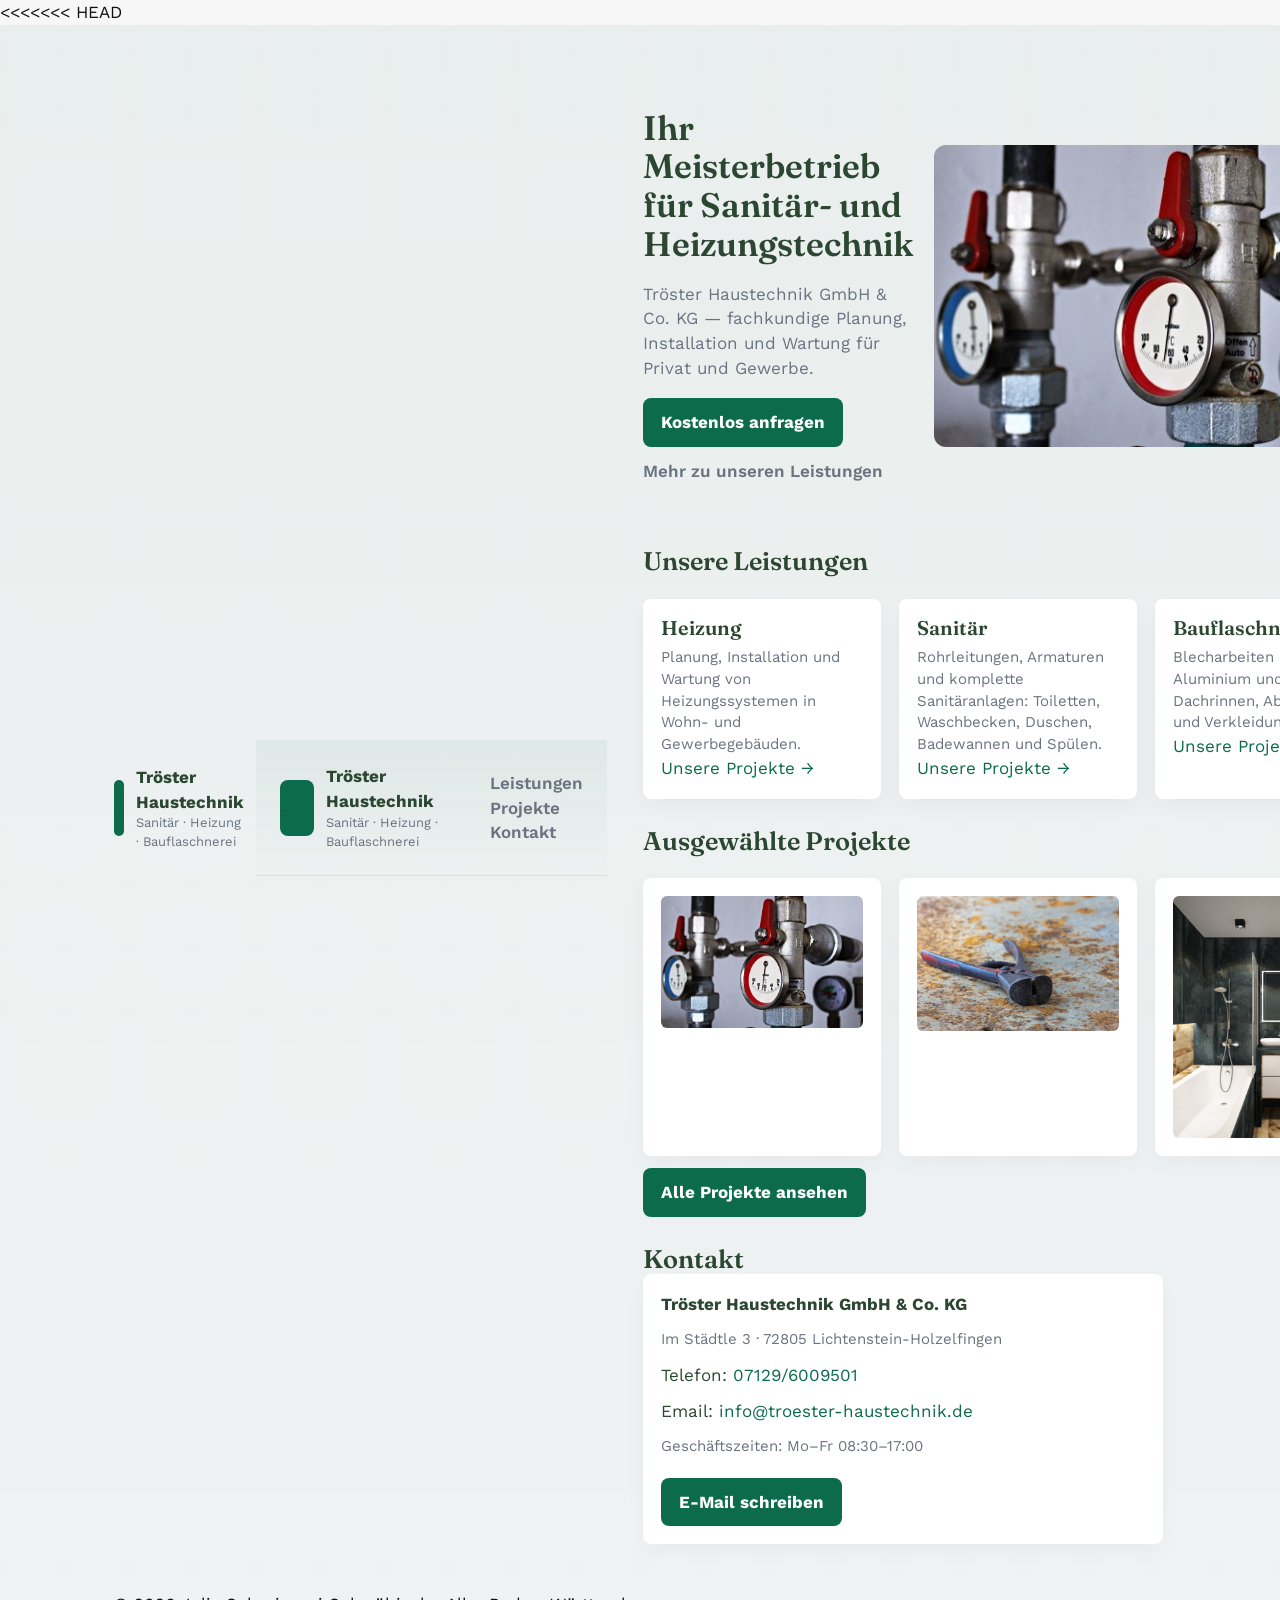
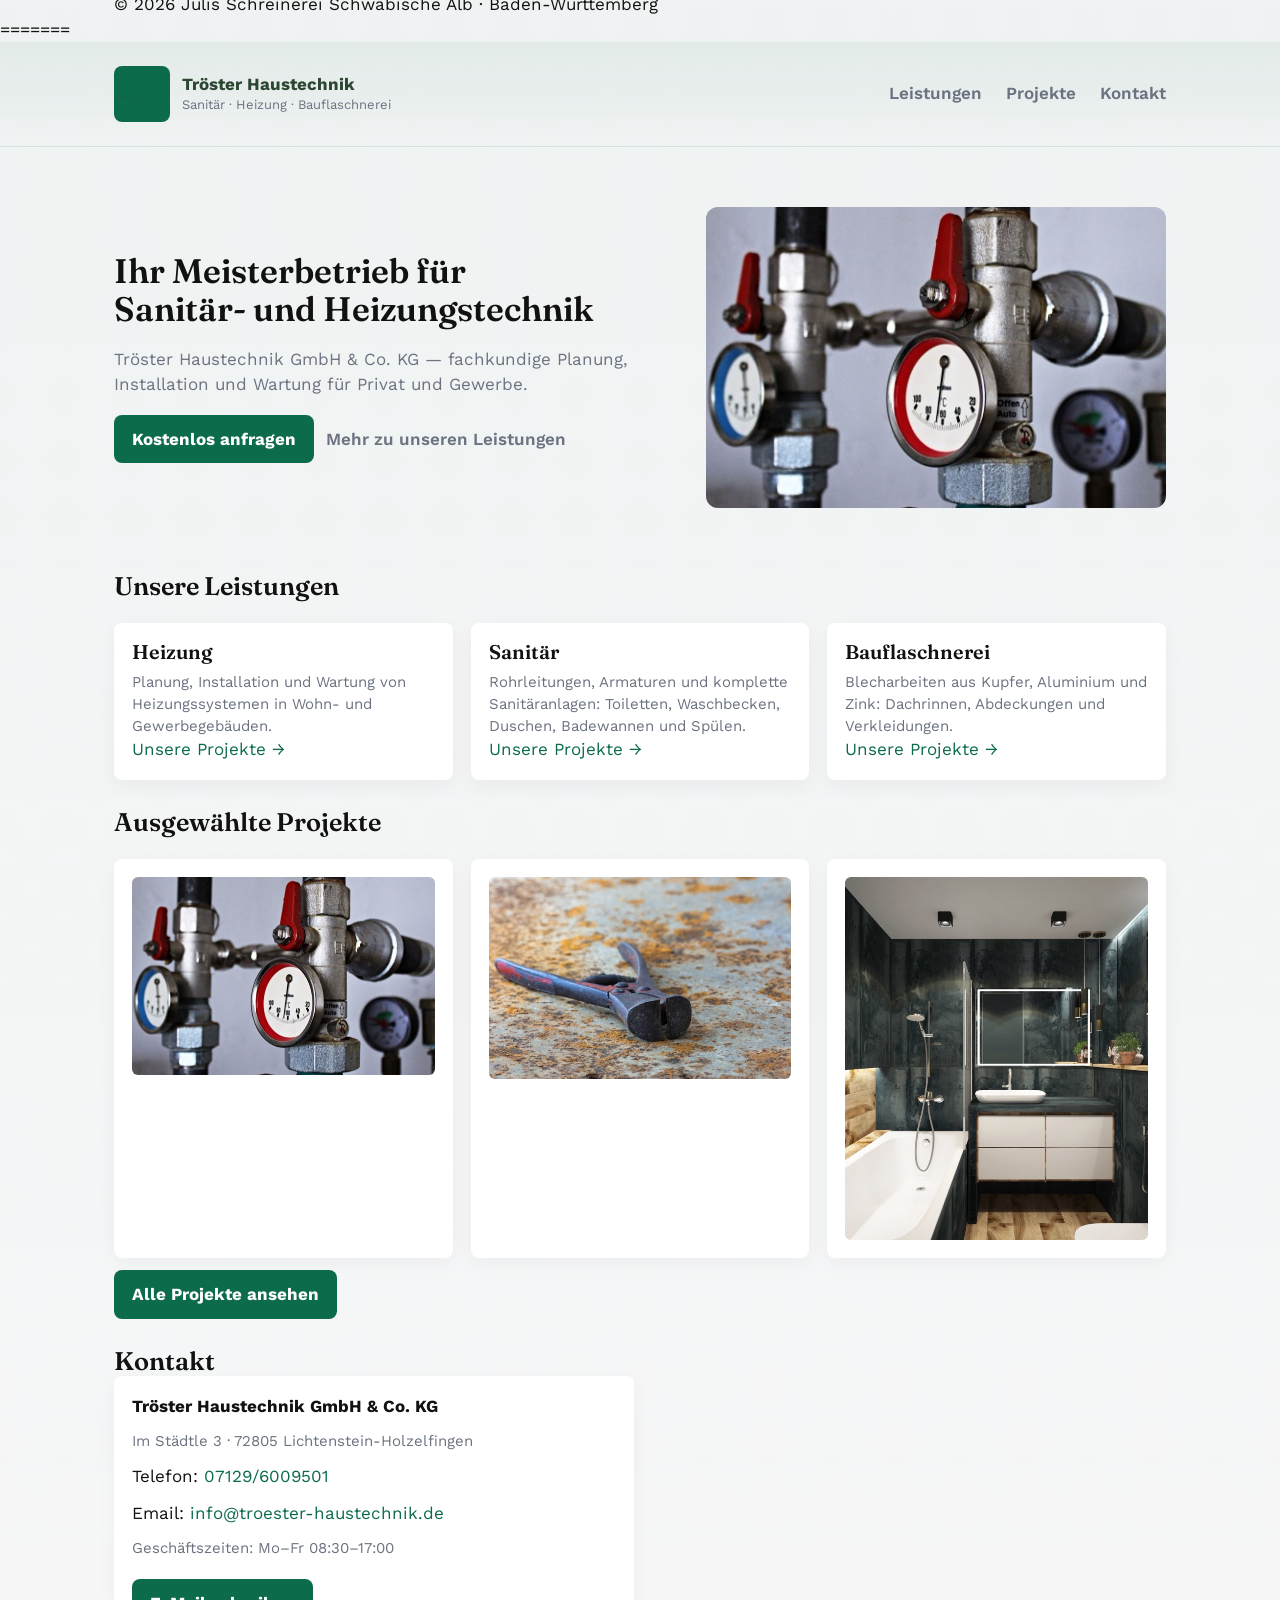
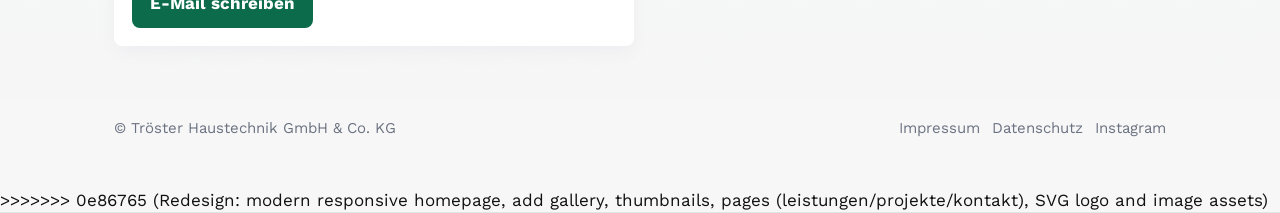
==== commit b5f9a7ad: "Fix: remove merge leftovers from index.html and use Tröster redesign" ====
--- a/index.html
+++ b/index.html
@@ -201,407 +201,159 @@
               <div style="font-weight:700">Tröster Haustechnik</div>
               <div class="muted" style="font-size:13px">Sanitär · Heizung · Bauflaschnerei</div>
             </div>
-          </div>
-          <nav aria-label="Hauptnavigation">
-            <a href="leistungen.html">Leistungen</a>
-            <a href="projekte.html">Projekte</a>
-            <a href="kontakt.html">Kontakt</a>
-          </nav>
-        </div>
-      </header>
-
-      <main class="container">
-        <section class="hero" aria-labelledby="hero-title">
-          <div class="hero-inner">
-            <h1 id="hero-title" class="h-title">Ihr Meisterbetrieb für Sanitär- und Heizungstechnik</h1>
-            <p class="h-sub">Tröster Haustechnik GmbH & Co. KG — fachkundige Planung, Installation und Wartung für Privat und Gewerbe.</p>
-            <div style="display:flex;gap:12px;flex-wrap:wrap">
-              <a class="cta" href="#kontakt">Kostenlos anfragen</a>
-              <a href="#leistungen" style="align-self:center;color:var(--muted);font-weight:600">Mehr zu unseren Leistungen</a>
-            </div>
-          </div>
-          <div class="hero-visual" aria-hidden="true">
-            <picture>
-              <source srcset="assets/images/hero-1200.jpg 1200w, assets/images/hero-480.jpg 480w" sizes="(min-width:760px) 460px, 100%">
-              <img src="assets/images/hero-1200.jpg" alt="Heizungstechnik">
-            </picture>
-          </div>
-        </section>
-
-        <section id="leistungen">
-          <h2 style="margin-top:28px">Unsere Leistungen</h2>
-          <div class="grid">
-            <article class="card">
-              <h3>Heizung</h3>
-              <p class="muted">Planung, Installation und Wartung von Heizungssystemen in Wohn- und Gewerbegebäuden.</p>
-              <p><a href="https://www.troester-haustechnik.de/heizungs-projekte">Unsere Projekte →</a></p>
-            </article>
-
-            <article class="card">
-              <h3>Sanitär</h3>
-              <p class="muted">Rohrleitungen, Armaturen und komplette Sanitäranlagen: Toiletten, Waschbecken, Duschen, Badewannen und Spülen.</p>
-              <p><a href="https://www.troester-haustechnik.de/sanit%C3%A4r">Unsere Projekte →</a></p>
-            </article>
-
-            <article class="card">
-              <h3>Bauflaschnerei</h3>
-              <p class="muted">Blecharbeiten aus Kupfer, Aluminium und Zink: Dachrinnen, Abdeckungen und Verkleidungen.</p>
-              <p><a href="https://www.troester-haustechnik.de/bauflaschnerei-projekte">Unsere Projekte →</a></p>
-            </article>
-          </div>
-        </section>
-
-        <section id="projekte" style="margin-top:28px">
-          <h2>Ausgewählte Projekte</h2>
-          <div class="grid">
-            <article class="card">
-              <a href="projekte.html"><img src="assets/images/thumbs/heating-463904_1920-600.jpg" alt="Heizung Projekt" style="width:100%;border-radius:6px"></a>
-            </article>
-            <article class="card">
-              <a href="projekte.html"><img src="assets/images/thumbs/pliers-4180918_1920-600.jpg" alt="Flaschnerei Projekt" style="width:100%;border-radius:6px"></a>
-            </article>
-            <article class="card">
-              <a href="projekte.html"><img src="assets/images/thumbs/pexels-photo-3315291-1920w-600.jpg" alt="Sanitär Projekt" style="width:100%;border-radius:6px"></a>
-            </article>
-          </div>
-          <div style="margin-top:12px"><a href="projekte.html" class="cta">Alle Projekte ansehen</a></div>
-        </section>
-
-        <section id="kontakt" style="margin-top:28px">
-          <h2>Kontakt</h2>
-          <div class="card contact" style="max-width:520px">
-            <div style="font-weight:700">Tröster Haustechnik GmbH & Co. KG</div>
-            <div class="muted">Im Städtle 3 · 72805 Lichtenstein-Holzelfingen</div>
-            <div>Telefon: <a href="tel:071296009501">07129/6009501</a></div>
-            <div>Email: <a href="mailto:info@troester-haustechnik.de">info@troester-haustechnik.de</a></div>
-            <div class="muted">Geschäftszeiten: Mo–Fr 08:30–17:00</div>
-            <div style="margin-top:8px"><a class="cta" href="mailto:info@troester-haustechnik.de">E-Mail schreiben</a></div>
-          </div>
-        </section>
-      </main>
-
-      <footer>
-        <div class="container" style="display:flex;justify-content:space-between;align-items:center;gap:12px;flex-wrap:wrap">
-          <div class="muted">© Tröster Haustechnik GmbH & Co. KG</div>
-          <div style="display:flex;gap:12px">
-            <a class="muted" href="https://www.troester-haustechnik.de/impressum">Impressum</a>
-            <a class="muted" href="https://www.troester-haustechnik.de/datenschutz">Datenschutz</a>
-            <a class="muted" href="https://instagram.com/troester_haustechnik" target="_blank">Instagram</a>
-          </div>
-        </div>
-      </footer>
-    </body>
-  </html>
-        <article class="service-card">
-          <span class="service-tag">Beliebt</span>
-          <div class="service-icon">
-            <svg viewBox="0 0 24 24" fill="none" stroke="currentColor" stroke-width="1.8" stroke-linecap="round" stroke-linejoin="round">
-              <rect x="3" y="9" width="18" height="6" rx="1"></rect>
-              <line x1="7" y1="9" x2="7" y2="12"></line><line x1="11" y1="9" x2="11" y2="13"></line>
-              <line x1="15" y1="9" x2="15" y2="12"></line><line x1="19" y1="9" x2="19" y2="13"></line>
-            </svg>
-          </div>
-          <h3>Möbel nach Maß</h3>
-          <p>Tische, Schränke, Regale und Sitzmöbel — entworfen für den Raum, in dem sie stehen, und für die Menschen, die sie nutzen.</p>
-        </article>
-
-        <article class="service-card">
-          <div class="service-icon">
-            <svg viewBox="0 0 24 24" fill="none" stroke="currentColor" stroke-width="1.8" stroke-linecap="round" stroke-linejoin="round">
-              <rect x="4" y="3" width="16" height="18" rx="1"></rect>
-              <line x1="4" y1="9" x2="20" y2="9"></line><line x1="4" y1="15" x2="20" y2="15"></line>
-              <line x1="10" y1="3" x2="10" y2="21"></line>
-            </svg>
-          </div>
-          <h3>Innenausbau</h3>
-          <p>Einbauküchen, Wandverkleidungen und durchdachte Raumlösungen — vom Entwurf bis zur letzten Fuge.</p>
-        </article>
-
-        <article class="service-card">
-          <div class="service-icon">
-            <svg viewBox="0 0 24 24" fill="none" stroke="currentColor" stroke-width="1.8" stroke-linecap="round" stroke-linejoin="round">
-              <rect x="5" y="2" width="14" height="20" rx="1"></rect>
-              <circle cx="15" cy="12" r="0.8" fill="currentColor" stroke="none"></circle>
-            </svg>
-          </div>
-          <h3>Türen &amp; Fenster</h3>
-          <p>Fertigung, Austausch und Restaurierung von Holztüren und Fensterelementen — passgenau und dauerhaft dicht.</p>
-        </article>
-
-        <article class="service-card">
-          <div class="service-icon">
-            <svg viewBox="0 0 24 24" fill="none" stroke="currentColor" stroke-width="1.8" stroke-linecap="round" stroke-linejoin="round">
-              <polyline points="4,20 4,16 9,16 9,12 14,12 14,8 20,8 20,4"></polyline>
-            </svg>
-          </div>
-          <h3>Treppenbau</h3>
-          <p>Maßgefertigte Holztreppen, die sich sauber ins Raumkonzept einfügen — von der Statik bis zum Handlauf.</p>
-        </article>
-
-        <article class="service-card">
-          <div class="service-icon">
-            <svg viewBox="0 0 24 24" fill="none" stroke="currentColor" stroke-width="1.8" stroke-linecap="round" stroke-linejoin="round">
-              <path d="M14 3l7 7-8.5 8.5a3 3 0 01-1.5.8l-4 .8.8-4a3 3 0 01.8-1.5L17 6"></path>
-              <line x1="12.5" y1="5.5" x2="15.5" y2="8.5"></line>
-            </svg>
-          </div>
-          <h3>Restaurierung</h3>
-          <p>Historische Möbel und Bauteile behutsam aufarbeiten — Charakter erhalten, Funktion erneuern.</p>
-        </article>
-
-        <article class="service-card">
-          <div class="service-icon">
-            <svg viewBox="0 0 24 24" fill="none" stroke="currentColor" stroke-width="1.8" stroke-linecap="round" stroke-linejoin="round">
-              <path d="M14.7 6.3a4 4 0 015.6 5.6L13 19.2 4.8 21l1.8-8.2z"></path>
-              <line x1="13" y1="9" x2="16" y2="12"></line>
-            </svg>
-          </div>
-          <h3>Reparaturservice</h3>
-          <p>Schnelle, unkomplizierte Hilfe bei Schäden an Holzelementen im Haus — von der Zarge bis zur Terrassendiele.</p>
-        </article>
-      </div>
-    </div>
-  </section>
-
-  <section id="referenzen" class="section-pad panel-alt">
-    <div class="wrap">
-      <div class="section-head">
-        <span class="eyebrow">Referenzen</span>
-        <h2>Ausgewählte Projekte aus der Werkstatt</h2>
-        <p class="lead">Ein Ausschnitt aus Arbeiten der letzten Zeit — von der Einbauküche bis zum restaurierten Familienerbstück.</p>
-      </div>
-      <div class="portfolio-grid">
-        <article class="portfolio-card">
-          <div class="portfolio-thumb p-1"><span class="portfolio-cat">Innenausbau</span></div>
-          <div class="portfolio-body"><h3>Einbauküche in Eiche massiv</h3><span>Lichtenstein</span></div>
-        </article>
-        <article class="portfolio-card">
-          <div class="portfolio-thumb p-2"><span class="portfolio-cat">Treppenbau</span></div>
-          <div class="portfolio-body"><h3>Freitragende Wendeltreppe</h3><span>Honau</span></div>
-        </article>
-        <article class="portfolio-card">
-          <div class="portfolio-thumb p-3"><span class="portfolio-cat">Möbel</span></div>
-          <div class="portfolio-body"><h3>Bücherwand mit Schiebetüren</h3><span>Pfullingen</span></div>
-        </article>
-        <article class="portfolio-card">
-          <div class="portfolio-thumb p-4"><span class="portfolio-cat">Außenbereich</span></div>
-          <div class="portfolio-body"><h3>Gartenpavillon aus Lärche</h3><span>Reutlingen</span></div>
-        </article>
-        <article class="portfolio-card">
-          <div class="portfolio-thumb p-5"><span class="portfolio-cat">Restaurierung</span></div>
-          <div class="portfolio-body"><h3>Restaurierter Bauernschrank</h3><span>Holzelfingen</span></div>
-        </article>
-        <article class="portfolio-card">
-          <div class="portfolio-thumb p-6"><span class="portfolio-cat">Möbel</span></div>
-          <div class="portfolio-body"><h3>Raumteiler aus Nussbaum</h3><span>Metzingen</span></div>
-        </article>
-      </div>
-    </div>
-  </section>
-
-  <section id="ueber-uns" class="section-pad">
-    <div class="wrap about-grid">
-      <div class="about-copy">
-        <span class="eyebrow">Über uns</span>
-        <h2>Traditionelles Handwerk, mitten auf der Alb zu Hause</h2>
-        <p class="lead">Julis Schreinerei ist eine Werkstatt für alle, die Wert auf ehrliches Material und saubere Verarbeitung legen. Jedes Stück wird in Lichtenstein geplant und gefertigt — mit Rücksicht auf Holzart, Maserung und den Ort, an dem es am Ende steht.</p>
-        <p>Von der ersten Skizze bis zur Montage bleibt die Arbeit in einer Hand. Das schafft kurze Wege, klare Absprachen und Möbel, die zur Wohnung passen — nicht umgekehrt.</p>
-        <ul class="about-list">
-          <li><svg viewBox="0 0 24 24" fill="none" stroke="currentColor" stroke-width="2" stroke-linecap="round" stroke-linejoin="round"><polyline points="20 6 9 17 4 12"></polyline></svg>Massivholz und regionale Materialien, wo immer möglich</li>
-          <li><svg viewBox="0 0 24 24" fill="none" stroke="currentColor" stroke-width="2" stroke-linecap="round" stroke-linejoin="round"><polyline points="20 6 9 17 4 12"></polyline></svg>Maßanfertigung statt Katalogware</li>
-          <li><svg viewBox="0 0 24 24" fill="none" stroke="currentColor" stroke-width="2" stroke-linecap="round" stroke-linejoin="round"><polyline points="20 6 9 17 4 12"></polyline></svg>Persönliche Beratung von der Idee bis zur Übergabe</li>
-        </ul>
-        <div class="team-row">
-          <div class="team-card"><div class="avatar avatar--1">JW</div><div><strong>Julia W.</strong><span>Inhaberin &amp; Schreinermeisterin</span></div></div>
-          <div class="team-card"><div class="avatar avatar--2">TS</div><div><strong>Tom S.</strong><span>Geselle</span></div></div>
-          <div class="team-card"><div class="avatar avatar--3">BM</div><div><strong>Ben M.</strong><span>Auszubildender</span></div></div>
-        </div>
-      </div>
-      <div class="grain-panel">
-        <span class="grain-caption">Werkstatt in Lichtenstein</span>
-      </div>
-    </div>
-  </section>
-
-  <section id="ablauf" class="section-pad panel-alt">
-    <div class="wrap">
-      <div class="section-head">
-        <span class="eyebrow">Ablauf</span>
-        <h2>Vier Schritte bis zum fertigen Stück</h2>
-      </div>
-      <div class="process">
-        <div class="process-step">
-          <div class="process-num">1</div>
-          <h3>Beratung</h3>
-          <p>Wir besprechen Ihre Idee, den Raum und das gewünschte Material — vor Ort oder in der Werkstatt.</p>
-        </div>
-        <div class="process-step">
-          <div class="process-num">2</div>
-          <h3>Planung &amp; Entwurf</h3>
-          <p>Maße, Konstruktion und Holzauswahl werden festgelegt und mit Ihnen abgestimmt.</p>
-        </div>
-        <div class="process-step">
-          <div class="process-num">3</div>
-          <h3>Fertigung</h3>
-          <p>Ihr Stück entsteht in der Werkstatt — mit traditionellen Techniken und sorgfältiger Verarbeitung.</p>
-        </div>
-        <div class="process-step">
-          <div class="process-num">4</div>
-          <h3>Montage &amp; Übergabe</h3>
-          <p>Lieferung, Aufbau und letzter Feinschliff direkt bei Ihnen zu Hause.</p>
-        </div>
-      </div>
-    </div>
-  </section>
-
-  <section class="section-pad">
-    <div class="wrap">
-      <div class="section-head centered">
-        <span class="eyebrow">Kundenstimmen</span>
-        <h2>Was Kundinnen und Kunden sagen</h2>
-      </div>
-      <div class="testimonial-grid">
-        <article class="testimonial-card">
-          <div class="stars">
-            <svg viewBox="0 0 24 24" fill="currentColor"><path d="M12 2l2.9 6.3 6.9.7-5.1 4.7 1.5 6.8L12 17l-6.2 3.5 1.5-6.8-5.1-4.7 6.9-.7z"></path></svg>
-            <svg viewBox="0 0 24 24" fill="currentColor"><path d="M12 2l2.9 6.3 6.9.7-5.1 4.7 1.5 6.8L12 17l-6.2 3.5 1.5-6.8-5.1-4.7 6.9-.7z"></path></svg>
-            <svg viewBox="0 0 24 24" fill="currentColor"><path d="M12 2l2.9 6.3 6.9.7-5.1 4.7 1.5 6.8L12 17l-6.2 3.5 1.5-6.8-5.1-4.7 6.9-.7z"></path></svg>
-            <svg viewBox="0 0 24 24" fill="currentColor"><path d="M12 2l2.9 6.3 6.9.7-5.1 4.7 1.5 6.8L12 17l-6.2 3.5 1.5-6.8-5.1-4.7 6.9-.7z"></path></svg>
-            <svg viewBox="0 0 24 24" fill="currentColor"><path d="M12 2l2.9 6.3 6.9.7-5.1 4.7 1.5 6.8L12 17l-6.2 3.5 1.5-6.8-5.1-4.7 6.9-.7z"></path></svg>
-          </div>
-          <p class="quote">„Endlich ein Schreiner, der zuhört und trotzdem eigene Ideen einbringt. Unsere Küche ist genau richtig geworden.“</p>
-          <div class="testimonial-who"><div class="avatar avatar--1">SK</div><div><strong>Sabine K.</strong><span>Lichtenstein</span></div></div>
-        </article>
-        <article class="testimonial-card">
-          <div class="stars">
-            <svg viewBox="0 0 24 24" fill="currentColor"><path d="M12 2l2.9 6.3 6.9.7-5.1 4.7 1.5 6.8L12 17l-6.2 3.5 1.5-6.8-5.1-4.7 6.9-.7z"></path></svg>
-            <svg viewBox="0 0 24 24" fill="currentColor"><path d="M12 2l2.9 6.3 6.9.7-5.1 4.7 1.5 6.8L12 17l-6.2 3.5 1.5-6.8-5.1-4.7 6.9-.7z"></path></svg>
-            <svg viewBox="0 0 24 24" fill="currentColor"><path d="M12 2l2.9 6.3 6.9.7-5.1 4.7 1.5 6.8L12 17l-6.2 3.5 1.5-6.8-5.1-4.7 6.9-.7z"></path></svg>
-            <svg viewBox="0 0 24 24" fill="currentColor"><path d="M12 2l2.9 6.3 6.9.7-5.1 4.7 1.5 6.8L12 17l-6.2 3.5 1.5-6.8-5.1-4.7 6.9-.7z"></path></svg>
-            <svg viewBox="0 0 24 24" fill="currentColor"><path d="M12 2l2.9 6.3 6.9.7-5.1 4.7 1.5 6.8L12 17l-6.2 3.5 1.5-6.8-5.1-4.7 6.9-.7z"></path></svg>
-          </div>
-          <p class="quote">„Von der ersten Skizze bis zur Montage lief alles reibungslos. Handwerk, wie man es sich wünscht.“</p>
-          <div class="testimonial-who"><div class="avatar avatar--2">MR</div><div><strong>Markus R.</strong><span>Reutlingen</span></div></div>
-        </article>
-        <article class="testimonial-card">
-          <div class="stars">
-            <svg viewBox="0 0 24 24" fill="currentColor"><path d="M12 2l2.9 6.3 6.9.7-5.1 4.7 1.5 6.8L12 17l-6.2 3.5 1.5-6.8-5.1-4.7 6.9-.7z"></path></svg>
-            <svg viewBox="0 0 24 24" fill="currentColor"><path d="M12 2l2.9 6.3 6.9.7-5.1 4.7 1.5 6.8L12 17l-6.2 3.5 1.5-6.8-5.1-4.7 6.9-.7z"></path></svg>
-            <svg viewBox="0 0 24 24" fill="currentColor"><path d="M12 2l2.9 6.3 6.9.7-5.1 4.7 1.5 6.8L12 17l-6.2 3.5 1.5-6.8-5.1-4.7 6.9-.7z"></path></svg>
-            <svg viewBox="0 0 24 24" fill="currentColor"><path d="M12 2l2.9 6.3 6.9.7-5.1 4.7 1.5 6.8L12 17l-6.2 3.5 1.5-6.8-5.1-4.7 6.9-.7z"></path></svg>
-            <svg viewBox="0 0 24 24" fill="currentColor"><path d="M12 2l2.9 6.3 6.9.7-5.1 4.7 1.5 6.8L12 17l-6.2 3.5 1.5-6.8-5.1-4.7 6.9-.7z"></path></svg>
-          </div>
-          <p class="quote">„Die Treppe ist das Herzstück unseres Hauses geworden. Saubere Arbeit, faire Preise.“</p>
-          <div class="testimonial-who"><div class="avatar avatar--3">AL</div><div><strong>Anna &amp; Tobias L.</strong><span>Pfullingen</span></div></div>
-        </article>
-      </div>
-    </div>
-  </section>
-
-  <section class="section-pad panel-forest">
-    <div class="wrap">
-      <div class="usp-band">
-        <div class="usp-item">
-          <div class="usp-icon"><svg viewBox="0 0 24 24" fill="none" stroke="currentColor" stroke-width="1.8" stroke-linecap="round" stroke-linejoin="round"><path d="M12 2l2.4 5.5L20 8.3l-4.2 3.9 1.1 5.8L12 15l-5 3 1.1-5.8L4 8.3l5.6-.8z"></path></svg></div>
-          <h3>Meisterqualität</h3>
-          <p>Ausgeführt und geprüft von einem Schreinermeister.</p>
-        </div>
-        <div class="usp-item">
-          <div class="usp-icon"><svg viewBox="0 0 24 24" fill="none" stroke="currentColor" stroke-width="1.8" stroke-linecap="round" stroke-linejoin="round"><path d="M12 3c-3 3-5 6-5 9a5 5 0 0010 0c0-3-2-6-5-9z"></path></svg></div>
-          <h3>Regionales Holz</h3>
-          <p>Materialien nach Möglichkeit aus der Region auf der Alb.</p>
-        </div>
-        <div class="usp-item">
-          <div class="usp-icon"><svg viewBox="0 0 24 24" fill="none" stroke="currentColor" stroke-width="1.8" stroke-linecap="round" stroke-linejoin="round"><circle cx="12" cy="12" r="9"></circle><path d="M9 12l2 2 4-4"></path></svg></div>
-          <h3>Festpreisgarantie</h3>
-          <p>Ein Angebot, ein Preis — keine Überraschungen am Ende.</p>
-        </div>
-        <div class="usp-item">
-          <div class="usp-icon"><svg viewBox="0 0 24 24" fill="none" stroke="currentColor" stroke-width="1.8" stroke-linecap="round" stroke-linejoin="round"><circle cx="12" cy="12" r="9"></circle><polyline points="12 7 12 12 15 14"></polyline></svg></div>
-          <h3>Termintreue</h3>
-          <p>Verbindliche Zeitpläne, auch bei größeren Projekten.</p>
-        </div>
-      </div>
-    </div>
-  </section>
-
-  <section id="kontakt" class="section-pad">
-    <div class="wrap">
-      <div class="section-head">
-        <span class="eyebrow">Kontakt</span>
-        <h2>Erzählen Sie uns von Ihrem Projekt</h2>
-        <p class="lead">Ob neue Küche, Einzelmöbel oder Restaurierung — schreiben Sie uns kurz, worum es geht. Wir melden uns zeitnah mit einer Einschätzung zurück.</p>
-      </div>
-
-      <div class="contact-grid">
-        <form action="mailto:info@julis-schreinerei.de" method="post" enctype="text/plain">
-          <div class="field-row">
-            <div class="field">
-              <label for="name">Name</label>
-              <input type="text" id="name" name="Name" placeholder="Ihr Name" required>
-            </div>
-            <div class="field">
-              <label for="email">E-Mail</label>
-              <input type="email" id="email" name="E-Mail" placeholder="ihre@email.de" required>
-            </div>
-          </div>
-          <div class="field-row">
-            <div class="field">
-              <label for="phone">Telefon (optional)</label>
-              <input type="tel" id="phone" name="Telefon" placeholder="0712 9 / 12 34 56">
-            </div>
-            <div class="field">
-              <label for="subject">Betreff</label>
-              <select id="subject" name="Betreff">
-                <option>Möbel nach Maß</option>
-                <option>Innenausbau</option>
-                <option>Türen &amp; Fenster</option>
-                <option>Treppenbau</option>
-                <option>Restaurierung</option>
-                <option>Reparaturservice</option>
-                <option>Sonstiges</option>
-              </select>
-            </div>
-          </div>
-          <div class="field">
-            <label for="message">Nachricht</label>
-            <textarea id="message" name="Nachricht" placeholder="Erzählen Sie uns kurz von Ihrem Projekt …" required></textarea>
-          </div>
-          <button type="submit" class="btn btn--primary">Nachricht senden</button>
-          <p class="form-note">Öffnet Ihr E-Mail-Programm mit einer vorausgefüllten Nachricht an die Werkstatt.</p>
-        </form>
-
-        <aside class="info-card">
-          <div class="info-row">
-            <svg viewBox="0 0 24 24" fill="none" stroke="currentColor" stroke-width="1.8" stroke-linecap="round" stroke-linejoin="round"><path d="M21 10c0 7-9 12-9 12s-9-5-9-12a9 9 0 0118 0z"></path><circle cx="12" cy="10" r="3"></circle></svg>
-            <div><span class="info-label">Werkstatt</span>Musterstraße 12, 72805 Lichtenstein</div>
-          </div>
-          <hr>
-          <div class="info-row">
-            <svg viewBox="0 0 24 24" fill="none" stroke="currentColor" stroke-width="1.8" stroke-linecap="round" stroke-linejoin="round"><path d="M22 16.9v3a2 2 0 01-2.2 2 19.8 19.8 0 01-8.6-3.1 19.5 19.5 0 01-6-6A19.8 19.8 0 012.1 4.2 2 2 0 014.1 2h3a2 2 0 012 1.7c.1.9.3 1.8.6 2.7a2 2 0 01-.4 2.1L8 9.9a16 16 0 006 6l1.4-1.4a2 2 0 012.1-.4c.9.3 1.8.5 2.7.6a2 2 0 011.8 2.2z"></path></svg>
-            <div><span class="info-label">Telefon</span>07129 / 12 34 56</div>
-          </div>
-          <hr>
-          <div class="info-row">
-            <svg viewBox="0 0 24 24" fill="none" stroke="currentColor" stroke-width="1.8" stroke-linecap="round" stroke-linejoin="round"><path d="M4 4h16v16H4z"></path><polyline points="4 4 12 13 20 4"></polyline></svg>
-            <div><span class="info-label">E-Mail</span>info@julis-schreinerei.de</div>
-          </div>
-          <hr>
-          <div class="info-row">
-            <svg viewBox="0 0 24 24" fill="none" stroke="currentColor" stroke-width="1.8" stroke-linecap="round" stroke-linejoin="round"><circle cx="12" cy="12" r="9"></circle><polyline points="12 7 12 12 15 14"></polyline></svg>
-            <div><span class="info-label">Werkstattzeiten</span>Mo–Fr 8:00–17:00 Uhr, Termine nach Vereinbarung</div>
-          </div>
-        </aside>
-      </div>
-    </div>
-  </section>
-
-</main>
-
-<footer class="site-footer">
-  <div class="wrap footer-grid">
-    <div class="footer-brand">
-      <span class="brand-mark">Julis <em>Schreinerei</em></span>
+          <!doctype html>
+          <html lang="de">
+            <head>
+              <meta charset="utf-8">
+              <meta name="viewport" content="width=device-width, initial-scale=1">
+              <title>Tröster Haustechnik — Sanitär · Heizung · Bauflaschnerei</title>
+              <meta name="description" content="Tröster Haustechnik GmbH & Co. KG — Meisterbetrieb für Sanitär-, Heizungs- und Flaschnerarbeiten in Lichtenstein-Holzelfingen.">
+              <style>
+                :root{
+                  --bg:#f7f7f8;
+                  --accent:#0b6b4a;
+                  --muted:#6b7280;
+                  --card:#ffffff;
+                  --radius:8px;
+                  --max-width:1100px;
+                  font-family: Inter, system-ui, -apple-system, "Segoe UI", Roboto, "Helvetica Neue", Arial;
+                }
+                *{box-sizing:border-box}
+                body{margin:0;background:var(--bg);color:#111;line-height:1.45}
+                a{color:var(--accent);text-decoration:none}
+                header{background:linear-gradient(180deg,rgba(11,107,74,0.06),transparent);border-bottom:1px solid rgba(11,107,74,0.06)}
+                .container{max-width:var(--max-width);margin:0 auto;padding:24px}
+                .top{display:flex;align-items:center;justify-content:space-between;gap:16px}
+                .brand{display:flex;align-items:center;gap:12px}
+                .logo{width:56px;height:56px;border-radius:8px;background:var(--accent);display:flex;align-items:center;justify-content:center;color:#fff;font-weight:700;font-size:18px}
+                nav a{margin-left:18px;color:var(--muted);font-weight:600}
+
+                .hero{display:grid;grid-template-columns:1fr;gap:20px;align-items:center;padding:36px 0}
+                .hero-inner{display:flex;flex-direction:column;gap:18px}
+                .h-title{font-size:28px;margin:0}
+                .h-sub{color:var(--muted);margin:0}
+                .cta{display:inline-block;background:var(--accent);color:#fff;padding:12px 18px;border-radius:8px;font-weight:700}
+                .hero-visual{border-radius:12px;overflow:hidden;background:#ddd}
+                .hero-visual img{width:100%;height:100%;object-fit:cover;display:block}
+
+                .grid{display:grid;grid-template-columns:repeat(3,1fr);gap:18px;margin-top:22px}
+                .card{background:var(--card);padding:18px;border-radius:var(--radius);box-shadow:0 6px 20px rgba(16,24,40,0.04)}
+                .card h3{margin:0 0 8px 0}
+                .muted{color:var(--muted);font-size:15px}
+
+                .contact{display:flex;flex-direction:column;gap:12px}
+                footer{padding:24px 0;color:var(--muted);font-size:14px}
+
+                @media(min-width:760px){
+                  .hero{grid-template-columns:1fr 460px}
+                  .h-title{font-size:34px}
+                }
+                @media(max-width:759px){
+                  nav a{margin-left:12px;font-size:14px}
+                  .grid{grid-template-columns:1fr}
+                }
+              </style>
+            </head>
+            <body>
+              <header>
+                <div class="container top">
+                  <div class="brand">
+                    <div class="logo"><img src="assets/images/logo.svg" alt="Tröster Haustechnik" style="height:56px;display:block"></div>
+                    <div>
+                      <div style="font-weight:700">Tröster Haustechnik</div>
+                      <div class="muted" style="font-size:13px">Sanitär · Heizung · Bauflaschnerei</div>
+                    </div>
+                  </div>
+                  <nav aria-label="Hauptnavigation">
+                    <a href="leistungen.html">Leistungen</a>
+                    <a href="projekte.html">Projekte</a>
+                    <a href="kontakt.html">Kontakt</a>
+                  </nav>
+                </div>
+              </header>
+
+              <main class="container">
+                <section class="hero" aria-labelledby="hero-title">
+                  <div class="hero-inner">
+                    <h1 id="hero-title" class="h-title">Ihr Meisterbetrieb für Sanitär- und Heizungstechnik</h1>
+                    <p class="h-sub">Tröster Haustechnik GmbH & Co. KG — fachkundige Planung, Installation und Wartung für Privat und Gewerbe.</p>
+                    <div style="display:flex;gap:12px;flex-wrap:wrap">
+                      <a class="cta" href="#kontakt">Kostenlos anfragen</a>
+                      <a href="#leistungen" style="align-self:center;color:var(--muted);font-weight:600">Mehr zu unseren Leistungen</a>
+                    </div>
+                  </div>
+                  <div class="hero-visual" aria-hidden="true">
+                    <picture>
+                      <source srcset="assets/images/hero-1200.jpg 1200w, assets/images/hero-480.jpg 480w" sizes="(min-width:760px) 460px, 100%">
+                      <img src="assets/images/hero-1200.jpg" alt="Heizungstechnik">
+                    </picture>
+                  </div>
+                </section>
+
+                <section id="leistungen">
+                  <h2 style="margin-top:28px">Unsere Leistungen</h2>
+                  <div class="grid">
+                    <article class="card">
+                      <h3>Heizung</h3>
+                      <p class="muted">Planung, Installation und Wartung von Heizungssystemen in Wohn- und Gewerbegebäuden.</p>
+                      <p><a href="https://www.troester-haustechnik.de/heizungs-projekte">Unsere Projekte →</a></p>
+                    </article>
+
+                    <article class="card">
+                      <h3>Sanitär</h3>
+                      <p class="muted">Rohrleitungen, Armaturen und komplette Sanitäranlagen: Toiletten, Waschbecken, Duschen, Badewannen und Spülen.</p>
+                      <p><a href="https://www.troester-haustechnik.de/sanit%C3%A4r">Unsere Projekte →</a></p>
+                    </article>
+
+                    <article class="card">
+                      <h3>Bauflaschnerei</h3>
+                      <p class="muted">Blecharbeiten aus Kupfer, Aluminium und Zink: Dachrinnen, Abdeckungen und Verkleidungen.</p>
+                      <p><a href="https://www.troester-haustechnik.de/bauflaschnerei-projekte">Unsere Projekte →</a></p>
+                    </article>
+                  </div>
+                </section>
+
+                <section id="projekte" style="margin-top:28px">
+                  <h2>Ausgewählte Projekte</h2>
+                  <div class="grid">
+                    <article class="card">
+                      <a href="projekte.html"><img src="assets/images/thumbs/heating-463904_1920-600.jpg" alt="Heizung Projekt" style="width:100%;border-radius:6px"></a>
+                    </article>
+                    <article class="card">
+                      <a href="projekte.html"><img src="assets/images/thumbs/pliers-4180918_1920-600.jpg" alt="Flaschnerei Projekt" style="width:100%;border-radius:6px"></a>
+                    </article>
+                    <article class="card">
+                      <a href="projekte.html"><img src="assets/images/thumbs/pexels-photo-3315291-1920w-600.jpg" alt="Sanitär Projekt" style="width:100%;border-radius:6px"></a>
+                    </article>
+                  </div>
+                  <div style="margin-top:12px"><a href="projekte.html" class="cta">Alle Projekte ansehen</a></div>
+                </section>
+
+                <section id="kontakt" style="margin-top:28px">
+                  <h2>Kontakt</h2>
+                  <div class="card contact" style="max-width:520px">
+                    <div style="font-weight:700">Tröster Haustechnik GmbH & Co. KG</div>
+                    <div class="muted">Im Städtle 3 · 72805 Lichtenstein-Holzelfingen</div>
+                    <div>Telefon: <a href="tel:071296009501">07129/6009501</a></div>
+                    <div>Email: <a href="mailto:info@troester-haustechnik.de">info@troester-haustechnik.de</a></div>
+                    <div class="muted">Geschäftszeiten: Mo–Fr 08:30–17:00</div>
+                    <div style="margin-top:8px"><a class="cta" href="mailto:info@troester-haustechnik.de">E-Mail schreiben</a></div>
+                  </div>
+                </section>
+              </main>
+
+              <footer>
+                <div class="container" style="display:flex;justify-content:space-between;align-items:center;gap:12px;flex-wrap:wrap">
+                  <div class="muted">© Tröster Haustechnik GmbH & Co. KG</div>
+                  <div style="display:flex;gap:12px">
+                    <a class="muted" href="https://www.troester-haustechnik.de/impressum">Impressum</a>
+                    <a class="muted" href="https://www.troester-haustechnik.de/datenschutz">Datenschutz</a>
+                    <a class="muted" href="https://instagram.com/troester_haustechnik" target="_blank">Instagram</a>
+                  </div>
+                </div>
+              </footer>
+            </body>
+          </html>
       <p>Möbel, Innenausbau und Restaurierung aus Massivholz — handgefertigt in Lichtenstein auf der Schwäbischen Alb.</p>
     </div>
     <div class="footer-col">
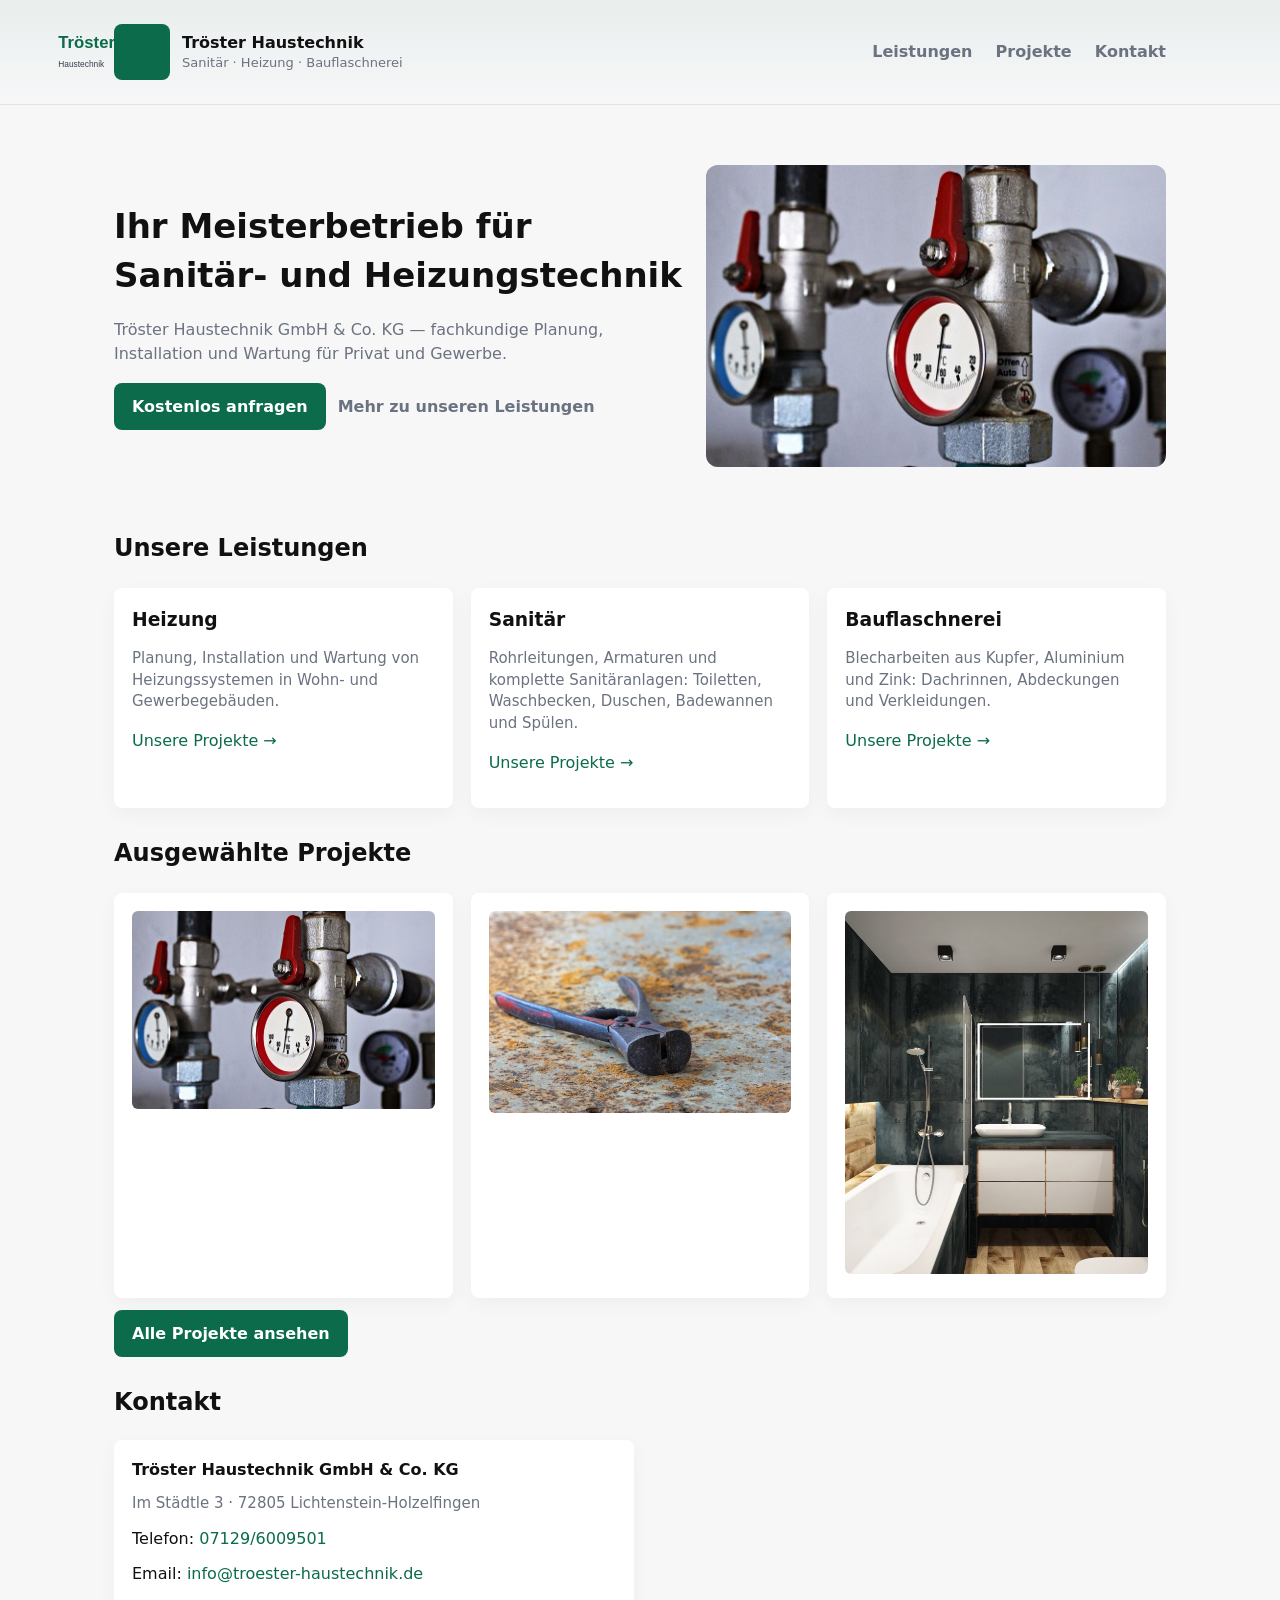
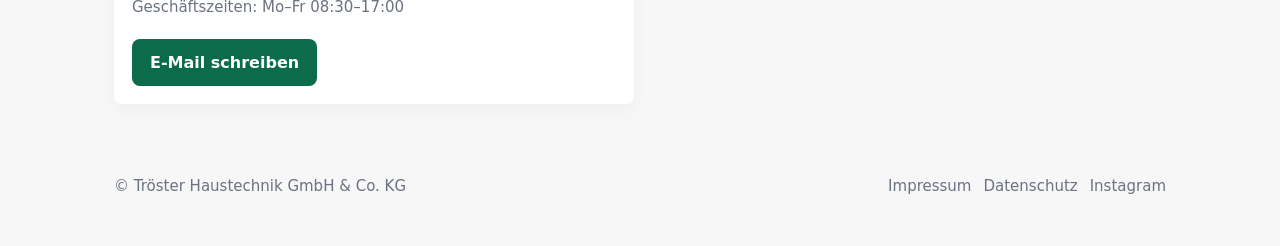
==== commit 59eab0b1: "Replace index.html with clean Tröster redesign" ====
--- a/index.html
+++ b/index.html
@@ -1,411 +1,5 @@
 <!doctype html>
 <html lang="de">
-<<<<<<< HEAD
-<head>
-<meta charset="utf-8">
-<meta name="viewport" content="width=device-width, initial-scale=1">
-<title>Julis Schreinerei</title>
-<meta name="description" content="Julis Schreinerei in Lichtenstein – Möbel nach Maß, Innenausbau und Restaurierung mit traditionellem Handwerk und persönlicher Beratung.">
-<link rel="icon" href="data:,">
-<link rel="preconnect" href="https://fonts.googleapis.com">
-<link rel="preconnect" href="https://fonts.gstatic.com" crossorigin>
-<link href="https://fonts.googleapis.com/css2?family=Fraunces:ital,opsz,wght@0,9..144,400;0,9..144,600;0,9..144,900;1,9..144,500&family=Work+Sans:wght@400;500;600;700&display=swap" rel="stylesheet">
-<style>
-  :root {
-    --bg: #f7f4ea;
-    --surface: #fffdf7;
-    --surface-alt: #efe9d6;
-    --ink: #262a20;
-    --ink-muted: #6a6350;
-    --oak: #b9793b;
-    --oak-deep: #935f2c;
-    --oak-light: #f0dab9;
-    --forest: #3b5d40;
-    --forest-deep: #2c4731;
-    --forest-light: #e4ede1;
-    --line: #e3dcc7;
-    --cream: #fffdf7;
-
-    --font-display: "Fraunces", Georgia, serif;
-    --font-body: "Work Sans", -apple-system, "Segoe UI", sans-serif;
-
-    --fs-eyebrow: 0.8125rem;
-    --fs-body: 1.0625rem;
-    --fs-lead: 1.2rem;
-    --fs-h3: 1.4rem;
-    --fs-h2: clamp(2rem, 4vw, 2.6rem);
-    --fs-h1: clamp(2.4rem, 5vw, 3.6rem);
-
-    --sp-1: 0.5rem;
-    --sp-2: 1rem;
-    --sp-3: 1.5rem;
-    --sp-4: 2rem;
-    --sp-5: 3rem;
-    --sp-6: 4.5rem;
-
-    --radius: 6px;
-    --shadow-warm: 0 20px 40px -22px rgba(59, 44, 20, 0.35);
-    --max-width: 1180px;
-  }
-
-  * { box-sizing: border-box; }
-  html { scroll-behavior: smooth; }
-
-  body {
-    margin: 0;
-    font-family: var(--font-body);
-    font-size: var(--fs-body);
-    line-height: 1.65;
-    color: var(--ink);
-    background: var(--bg);
-  }
-
-  h1, h2, h3 {
-    font-family: var(--font-display);
-    line-height: 1.14;
-    text-wrap: balance;
-    margin: 0;
-    font-weight: 600;
-  }
-  p { margin: 0; }
-  a { color: inherit; }
-  img, svg { max-width: 100%; display: block; }
-
-  .wrap {
-    max-width: var(--max-width);
-    margin: 0 auto;
-    padding-left: var(--sp-3);
-    padding-right: var(--sp-3);
-  }
-
-  .eyebrow {
-    display: inline-flex;
-    align-items: center;
-    gap: 0.5em;
-    font-size: var(--fs-eyebrow);
-    font-weight: 600;
-    letter-spacing: 0.13em;
-    text-transform: uppercase;
-    color: var(--oak-deep);
-  }
-  .eyebrow::before {
-    content: "";
-    width: 1.5em;
-    height: 2px;
-    background: currentColor;
-    display: inline-block;
-  }
-
-  .lead { font-size: var(--fs-lead); color: var(--ink-muted); max-width: 40em; }
-
-  .btn {
-    display: inline-flex;
-    align-items: center;
-    justify-content: center;
-    gap: 0.6em;
-    padding: 0.9em 1.7em;
-    border-radius: var(--radius);
-    font-family: var(--font-body);
-    font-weight: 600;
-    font-size: 0.98rem;
-    text-decoration: none;
-    border: 1.5px solid transparent;
-    cursor: pointer;
-    transition: transform 160ms ease, box-shadow 160ms ease, background 160ms ease, color 160ms ease, border-color 160ms ease;
-  }
-  .btn:focus-visible { outline: 2px solid var(--oak-deep); outline-offset: 3px; }
-  .btn--primary { background: var(--oak); color: var(--cream); box-shadow: var(--shadow-warm); }
-  .btn--primary:hover { background: var(--oak-deep); transform: translateY(-2px); }
-  .btn--ghost { background: transparent; color: var(--forest-deep); border-color: var(--line); }
-  .btn--ghost:hover { border-color: var(--oak); color: var(--oak-deep); }
-
-  /* ---------- Header ---------- */
-
-  .site-header {
-    position: sticky;
-    top: 0;
-    z-index: 50;
-    background: rgba(247, 244, 234, 0.9);
-    backdrop-filter: blur(10px);
-    border-bottom: 1px solid transparent;
-    transition: border-color 200ms ease, box-shadow 200ms ease;
-  }
-  .site-header.is-scrolled { border-color: var(--line); box-shadow: 0 6px 18px -14px rgba(59,44,20,0.3); }
-
-  .site-header .wrap { display: flex; align-items: center; justify-content: space-between; gap: var(--sp-3); padding-top: var(--sp-2); padding-bottom: var(--sp-2); }
-
-  .brand { display: flex; align-items: baseline; gap: 0.5em; text-decoration: none; color: var(--forest-deep); }
-  .brand-mark { font-family: var(--font-display); font-weight: 600; font-size: 1.3rem; }
-  .brand-mark em { font-style: italic; font-weight: 500; color: var(--oak-deep); }
-
-  .main-nav { display: flex; align-items: center; gap: var(--sp-4); }
-  <!doctype html>
-  <html lang="de">
-    <head>
-      <meta charset="utf-8">
-      <meta name="viewport" content="width=device-width, initial-scale=1">
-      <title>Tröster Haustechnik — Sanitär · Heizung · Bauflaschnerei</title>
-      <meta name="description" content="Tröster Haustechnik GmbH & Co. KG — Meisterbetrieb für Sanitär-, Heizungs- und Flaschnerarbeiten in Lichtenstein-Holzelfingen.">
-      <style>
-        :root{
-          --bg:#f7f7f8;
-          --accent:#0b6b4a;
-          --muted:#6b7280;
-          --card:#ffffff;
-          --radius:8px;
-          --max-width:1100px;
-          font-family: Inter, system-ui, -apple-system, "Segoe UI", Roboto, "Helvetica Neue", Arial;
-        }
-        *{box-sizing:border-box}
-        body{margin:0;background:var(--bg);color:#111;line-height:1.45}
-        a{color:var(--accent);text-decoration:none}
-        header{background:linear-gradient(180deg,rgba(11,107,74,0.06),transparent);border-bottom:1px solid rgba(11,107,74,0.06)}
-        .container{max-width:var(--max-width);margin:0 auto;padding:24px}
-        .top{display:flex;align-items:center;justify-content:space-between;gap:16px}
-        .brand{display:flex;align-items:center;gap:12px}
-        .logo{width:56px;height:56px;border-radius:8px;background:var(--accent);display:flex;align-items:center;justify-content:center;color:#fff;font-weight:700;font-size:18px}
-        nav a{margin-left:18px;color:var(--muted);font-weight:600}
-
-        .hero{display:grid;grid-template-columns:1fr;gap:20px;align-items:center;padding:36px 0}
-        .hero-inner{display:flex;flex-direction:column;gap:18px}
-        .h-title{font-size:28px;margin:0}
-        .h-sub{color:var(--muted);margin:0}
-        .cta{display:inline-block;background:var(--accent);color:#fff;padding:12px 18px;border-radius:8px;font-weight:700}
-        .hero-visual{border-radius:12px;overflow:hidden;background:#ddd}
-        .hero-visual img{width:100%;height:100%;object-fit:cover;display:block}
-
-        .grid{display:grid;grid-template-columns:repeat(3,1fr);gap:18px;margin-top:22px}
-        .card{background:var(--card);padding:18px;border-radius:var(--radius);box-shadow:0 6px 20px rgba(16,24,40,0.04)}
-        .card h3{margin:0 0 8px 0}
-        .muted{color:var(--muted);font-size:15px}
-
-        .contact{display:flex;flex-direction:column;gap:12px}
-        footer{padding:24px 0;color:var(--muted);font-size:14px}
-
-        @media(min-width:760px){
-          .hero{grid-template-columns:1fr 460px}
-          .h-title{font-size:34px}
-        }
-        @media(max-width:759px){
-          nav a{margin-left:12px;font-size:14px}
-          .grid{grid-template-columns:1fr}
-        }
-      </style>
-    </head>
-    <body>
-      <header>
-        <div class="container top">
-          <div class="brand">
-            <div class="logo"><img src="assets/images/logo.svg" alt="Tröster Haustechnik" style="height:56px;display:block"></div>
-            <div>
-              <div style="font-weight:700">Tröster Haustechnik</div>
-              <div class="muted" style="font-size:13px">Sanitär · Heizung · Bauflaschnerei</div>
-            </div>
-          <!doctype html>
-          <html lang="de">
-            <head>
-              <meta charset="utf-8">
-              <meta name="viewport" content="width=device-width, initial-scale=1">
-              <title>Tröster Haustechnik — Sanitär · Heizung · Bauflaschnerei</title>
-              <meta name="description" content="Tröster Haustechnik GmbH & Co. KG — Meisterbetrieb für Sanitär-, Heizungs- und Flaschnerarbeiten in Lichtenstein-Holzelfingen.">
-              <style>
-                :root{
-                  --bg:#f7f7f8;
-                  --accent:#0b6b4a;
-                  --muted:#6b7280;
-                  --card:#ffffff;
-                  --radius:8px;
-                  --max-width:1100px;
-                  font-family: Inter, system-ui, -apple-system, "Segoe UI", Roboto, "Helvetica Neue", Arial;
-                }
-                *{box-sizing:border-box}
-                body{margin:0;background:var(--bg);color:#111;line-height:1.45}
-                a{color:var(--accent);text-decoration:none}
-                header{background:linear-gradient(180deg,rgba(11,107,74,0.06),transparent);border-bottom:1px solid rgba(11,107,74,0.06)}
-                .container{max-width:var(--max-width);margin:0 auto;padding:24px}
-                .top{display:flex;align-items:center;justify-content:space-between;gap:16px}
-                .brand{display:flex;align-items:center;gap:12px}
-                .logo{width:56px;height:56px;border-radius:8px;background:var(--accent);display:flex;align-items:center;justify-content:center;color:#fff;font-weight:700;font-size:18px}
-                nav a{margin-left:18px;color:var(--muted);font-weight:600}
-
-                .hero{display:grid;grid-template-columns:1fr;gap:20px;align-items:center;padding:36px 0}
-                .hero-inner{display:flex;flex-direction:column;gap:18px}
-                .h-title{font-size:28px;margin:0}
-                .h-sub{color:var(--muted);margin:0}
-                .cta{display:inline-block;background:var(--accent);color:#fff;padding:12px 18px;border-radius:8px;font-weight:700}
-                .hero-visual{border-radius:12px;overflow:hidden;background:#ddd}
-                .hero-visual img{width:100%;height:100%;object-fit:cover;display:block}
-
-                .grid{display:grid;grid-template-columns:repeat(3,1fr);gap:18px;margin-top:22px}
-                .card{background:var(--card);padding:18px;border-radius:var(--radius);box-shadow:0 6px 20px rgba(16,24,40,0.04)}
-                .card h3{margin:0 0 8px 0}
-                .muted{color:var(--muted);font-size:15px}
-
-                .contact{display:flex;flex-direction:column;gap:12px}
-                footer{padding:24px 0;color:var(--muted);font-size:14px}
-
-                @media(min-width:760px){
-                  .hero{grid-template-columns:1fr 460px}
-                  .h-title{font-size:34px}
-                }
-                @media(max-width:759px){
-                  nav a{margin-left:12px;font-size:14px}
-                  .grid{grid-template-columns:1fr}
-                }
-              </style>
-            </head>
-            <body>
-              <header>
-                <div class="container top">
-                  <div class="brand">
-                    <div class="logo"><img src="assets/images/logo.svg" alt="Tröster Haustechnik" style="height:56px;display:block"></div>
-                    <div>
-                      <div style="font-weight:700">Tröster Haustechnik</div>
-                      <div class="muted" style="font-size:13px">Sanitär · Heizung · Bauflaschnerei</div>
-                    </div>
-                  </div>
-                  <nav aria-label="Hauptnavigation">
-                    <a href="leistungen.html">Leistungen</a>
-                    <a href="projekte.html">Projekte</a>
-                    <a href="kontakt.html">Kontakt</a>
-                  </nav>
-                </div>
-              </header>
-
-              <main class="container">
-                <section class="hero" aria-labelledby="hero-title">
-                  <div class="hero-inner">
-                    <h1 id="hero-title" class="h-title">Ihr Meisterbetrieb für Sanitär- und Heizungstechnik</h1>
-                    <p class="h-sub">Tröster Haustechnik GmbH & Co. KG — fachkundige Planung, Installation und Wartung für Privat und Gewerbe.</p>
-                    <div style="display:flex;gap:12px;flex-wrap:wrap">
-                      <a class="cta" href="#kontakt">Kostenlos anfragen</a>
-                      <a href="#leistungen" style="align-self:center;color:var(--muted);font-weight:600">Mehr zu unseren Leistungen</a>
-                    </div>
-                  </div>
-                  <div class="hero-visual" aria-hidden="true">
-                    <picture>
-                      <source srcset="assets/images/hero-1200.jpg 1200w, assets/images/hero-480.jpg 480w" sizes="(min-width:760px) 460px, 100%">
-                      <img src="assets/images/hero-1200.jpg" alt="Heizungstechnik">
-                    </picture>
-                  </div>
-                </section>
-
-                <section id="leistungen">
-                  <h2 style="margin-top:28px">Unsere Leistungen</h2>
-                  <div class="grid">
-                    <article class="card">
-                      <h3>Heizung</h3>
-                      <p class="muted">Planung, Installation und Wartung von Heizungssystemen in Wohn- und Gewerbegebäuden.</p>
-                      <p><a href="https://www.troester-haustechnik.de/heizungs-projekte">Unsere Projekte →</a></p>
-                    </article>
-
-                    <article class="card">
-                      <h3>Sanitär</h3>
-                      <p class="muted">Rohrleitungen, Armaturen und komplette Sanitäranlagen: Toiletten, Waschbecken, Duschen, Badewannen und Spülen.</p>
-                      <p><a href="https://www.troester-haustechnik.de/sanit%C3%A4r">Unsere Projekte →</a></p>
-                    </article>
-
-                    <article class="card">
-                      <h3>Bauflaschnerei</h3>
-                      <p class="muted">Blecharbeiten aus Kupfer, Aluminium und Zink: Dachrinnen, Abdeckungen und Verkleidungen.</p>
-                      <p><a href="https://www.troester-haustechnik.de/bauflaschnerei-projekte">Unsere Projekte →</a></p>
-                    </article>
-                  </div>
-                </section>
-
-                <section id="projekte" style="margin-top:28px">
-                  <h2>Ausgewählte Projekte</h2>
-                  <div class="grid">
-                    <article class="card">
-                      <a href="projekte.html"><img src="assets/images/thumbs/heating-463904_1920-600.jpg" alt="Heizung Projekt" style="width:100%;border-radius:6px"></a>
-                    </article>
-                    <article class="card">
-                      <a href="projekte.html"><img src="assets/images/thumbs/pliers-4180918_1920-600.jpg" alt="Flaschnerei Projekt" style="width:100%;border-radius:6px"></a>
-                    </article>
-                    <article class="card">
-                      <a href="projekte.html"><img src="assets/images/thumbs/pexels-photo-3315291-1920w-600.jpg" alt="Sanitär Projekt" style="width:100%;border-radius:6px"></a>
-                    </article>
-                  </div>
-                  <div style="margin-top:12px"><a href="projekte.html" class="cta">Alle Projekte ansehen</a></div>
-                </section>
-
-                <section id="kontakt" style="margin-top:28px">
-                  <h2>Kontakt</h2>
-                  <div class="card contact" style="max-width:520px">
-                    <div style="font-weight:700">Tröster Haustechnik GmbH & Co. KG</div>
-                    <div class="muted">Im Städtle 3 · 72805 Lichtenstein-Holzelfingen</div>
-                    <div>Telefon: <a href="tel:071296009501">07129/6009501</a></div>
-                    <div>Email: <a href="mailto:info@troester-haustechnik.de">info@troester-haustechnik.de</a></div>
-                    <div class="muted">Geschäftszeiten: Mo–Fr 08:30–17:00</div>
-                    <div style="margin-top:8px"><a class="cta" href="mailto:info@troester-haustechnik.de">E-Mail schreiben</a></div>
-                  </div>
-                </section>
-              </main>
-
-              <footer>
-                <div class="container" style="display:flex;justify-content:space-between;align-items:center;gap:12px;flex-wrap:wrap">
-                  <div class="muted">© Tröster Haustechnik GmbH & Co. KG</div>
-                  <div style="display:flex;gap:12px">
-                    <a class="muted" href="https://www.troester-haustechnik.de/impressum">Impressum</a>
-                    <a class="muted" href="https://www.troester-haustechnik.de/datenschutz">Datenschutz</a>
-                    <a class="muted" href="https://instagram.com/troester_haustechnik" target="_blank">Instagram</a>
-                  </div>
-                </div>
-              </footer>
-            </body>
-          </html>
-      <p>Möbel, Innenausbau und Restaurierung aus Massivholz — handgefertigt in Lichtenstein auf der Schwäbischen Alb.</p>
-    </div>
-    <div class="footer-col">
-      <h4>Seite</h4>
-      <ul>
-        <li><a href="#leistungen">Leistungen</a></li>
-        <li><a href="#referenzen">Referenzen</a></li>
-        <li><a href="#ueber-uns">Über uns</a></li>
-        <li><a href="#ablauf">Ablauf</a></li>
-        <li><a href="#kontakt">Kontakt</a></li>
-      </ul>
-    </div>
-    <div class="footer-col">
-      <h4>Kontakt</h4>
-      <ul>
-        <li>Musterstraße 12, 72805 Lichtenstein</li>
-        <li>07129 / 12 34 56</li>
-        <li>info@julis-schreinerei.de</li>
-      </ul>
-    </div>
-  </div>
-  <div class="wrap footer-bottom">
-    <span>© <span id="year"></span> Julis Schreinerei</span>
-    <span>Schwäbische Alb · Baden-Württemberg</span>
-  </div>
-</footer>
-
-<script>
-  document.getElementById('year').textContent = new Date().getFullYear();
-
-  var header = document.getElementById('siteHeader');
-  var onScroll = function () { header.classList.toggle('is-scrolled', window.scrollY > 10); };
-  window.addEventListener('scroll', onScroll, { passive: true });
-  onScroll();
-
-  var navToggle = document.getElementById('navToggle');
-  var mobileNav = document.getElementById('mobileNav');
-  navToggle.addEventListener('click', function () {
-    var isOpen = !mobileNav.hidden;
-    mobileNav.hidden = isOpen;
-    navToggle.setAttribute('aria-expanded', String(!isOpen));
-  });
-  mobileNav.querySelectorAll('a').forEach(function (link) {
-    link.addEventListener('click', function () {
-      mobileNav.hidden = true;
-      navToggle.setAttribute('aria-expanded', 'false');
-    });
-  });
-</script>
-
-</body>
-=======
   <head>
     <meta charset="utf-8">
     <meta name="viewport" content="width=device-width, initial-scale=1">
@@ -556,5 +150,4 @@
       </div>
     </footer>
   </body>
->>>>>>> 0e86765 (Redesign: modern responsive homepage, add gallery, thumbnails, pages (leistungen/projekte/kontakt), SVG logo and image assets)
 </html>
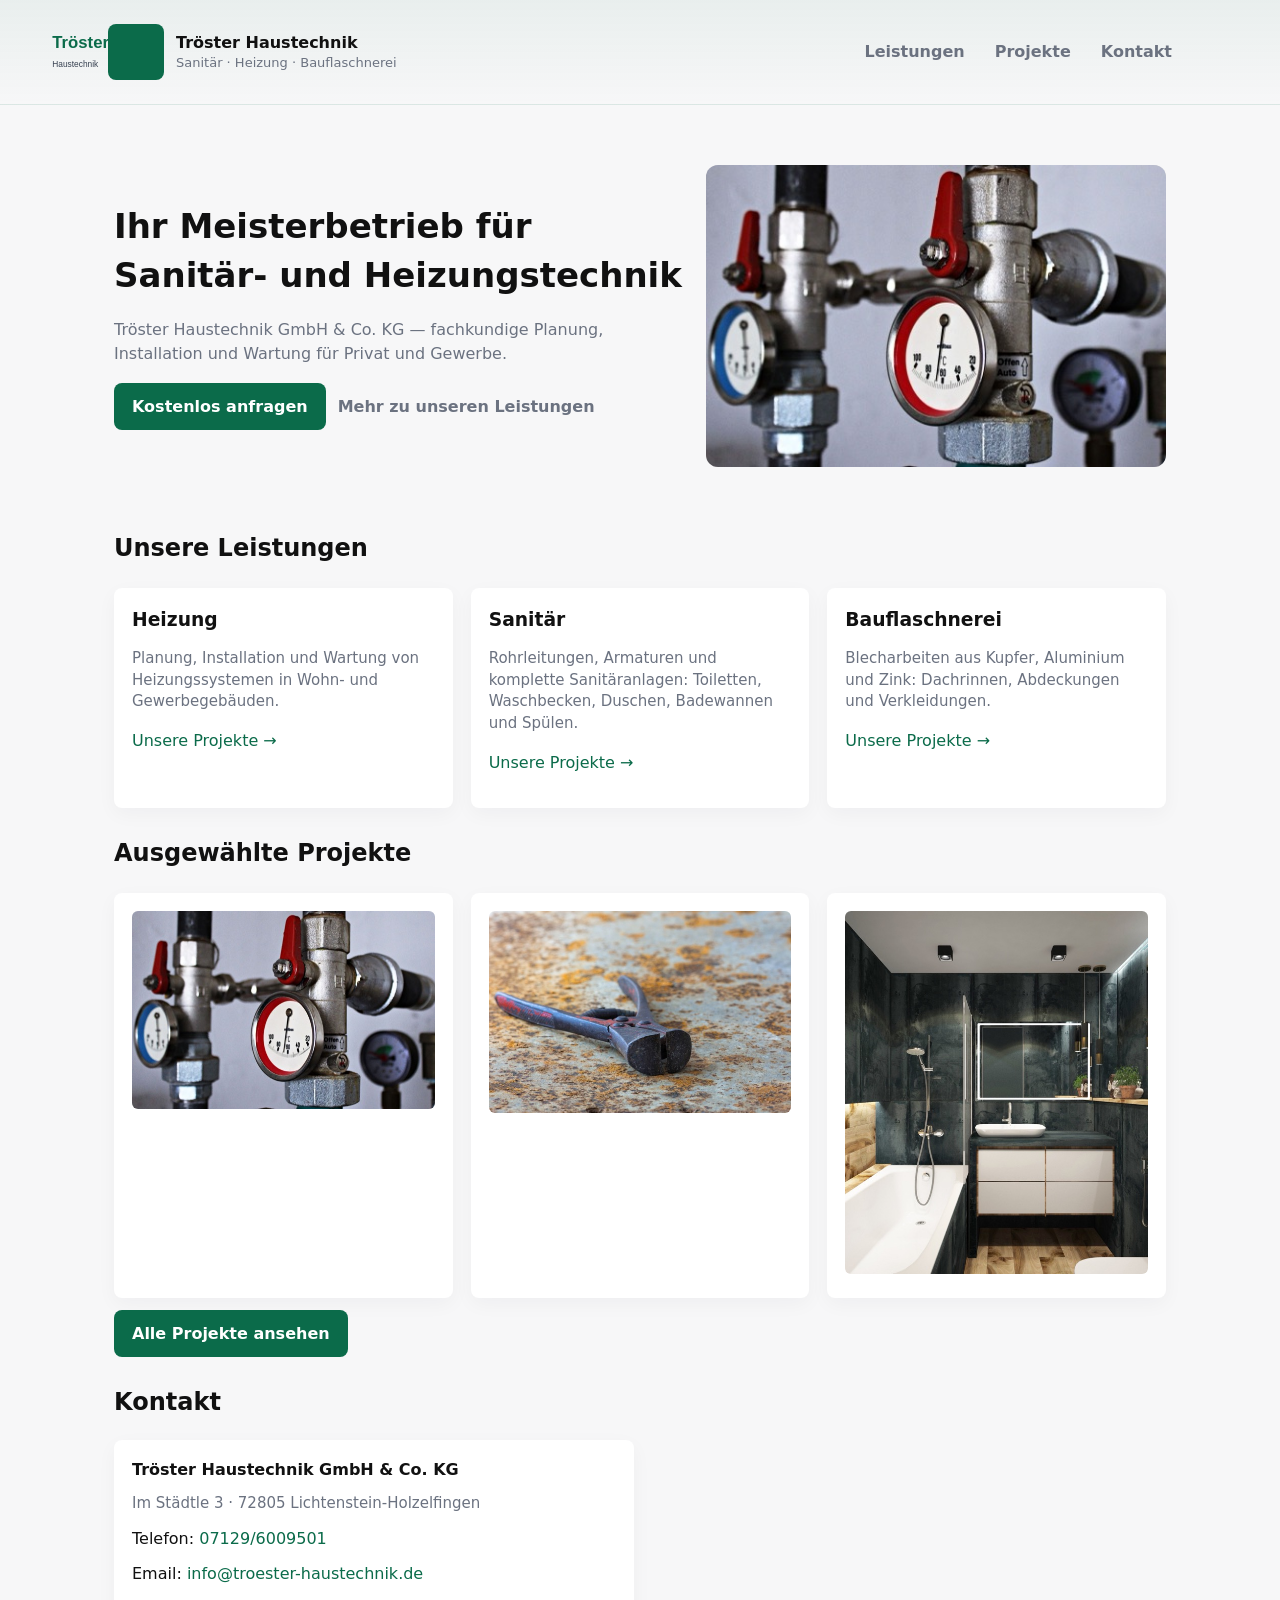
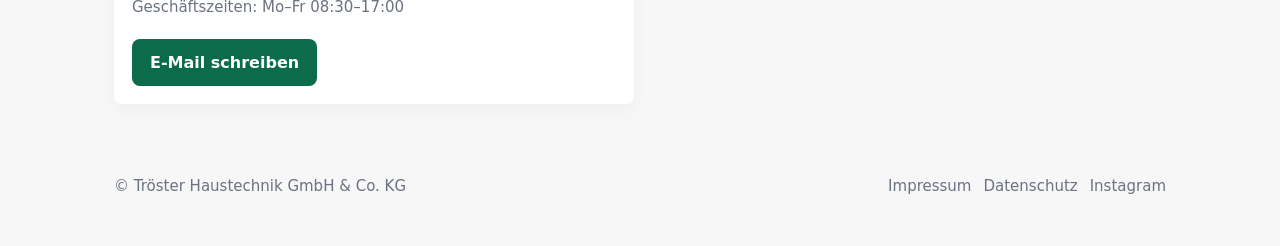
==== commit 534b9c0d: "Add logo/favicon, site fixes CSS, enhance lightbox, include fixes across pages" ====
--- a/index.html
+++ b/index.html
@@ -5,6 +5,8 @@
     <meta name="viewport" content="width=device-width, initial-scale=1">
     <title>Tröster Haustechnik — Sanitär · Heizung · Bauflaschnerei</title>
     <meta name="description" content="Tröster Haustechnik GmbH & Co. KG — Meisterbetrieb für Sanitär-, Heizungs- und Flaschnerarbeiten in Lichtenstein-Holzelfingen.">
+    <link rel="icon" href="assets/images/favicon.svg">
+    <link rel="stylesheet" href="assets/css/site-fixes.css">
     <style>
       :root{
         --bg:#f7f7f8;
--- a/assets/css/site-fixes.css
+++ b/assets/css/site-fixes.css
@@ -0,0 +1,12 @@
+/* Small fixes applied across pages */
+header .container{padding-left:18px;padding-right:18px}
+nav{display:flex;gap:12px;align-items:center}
+@media(max-width:600px){
+  nav{gap:10px;font-size:15px}
+  .hero{padding:20px 0}
+  .hero-visual{order:2}
+  .hero-inner{order:1}
+}
+.grid{gap:16px}
+.card{padding:16px}
+.hero-visual img{min-height:180px}
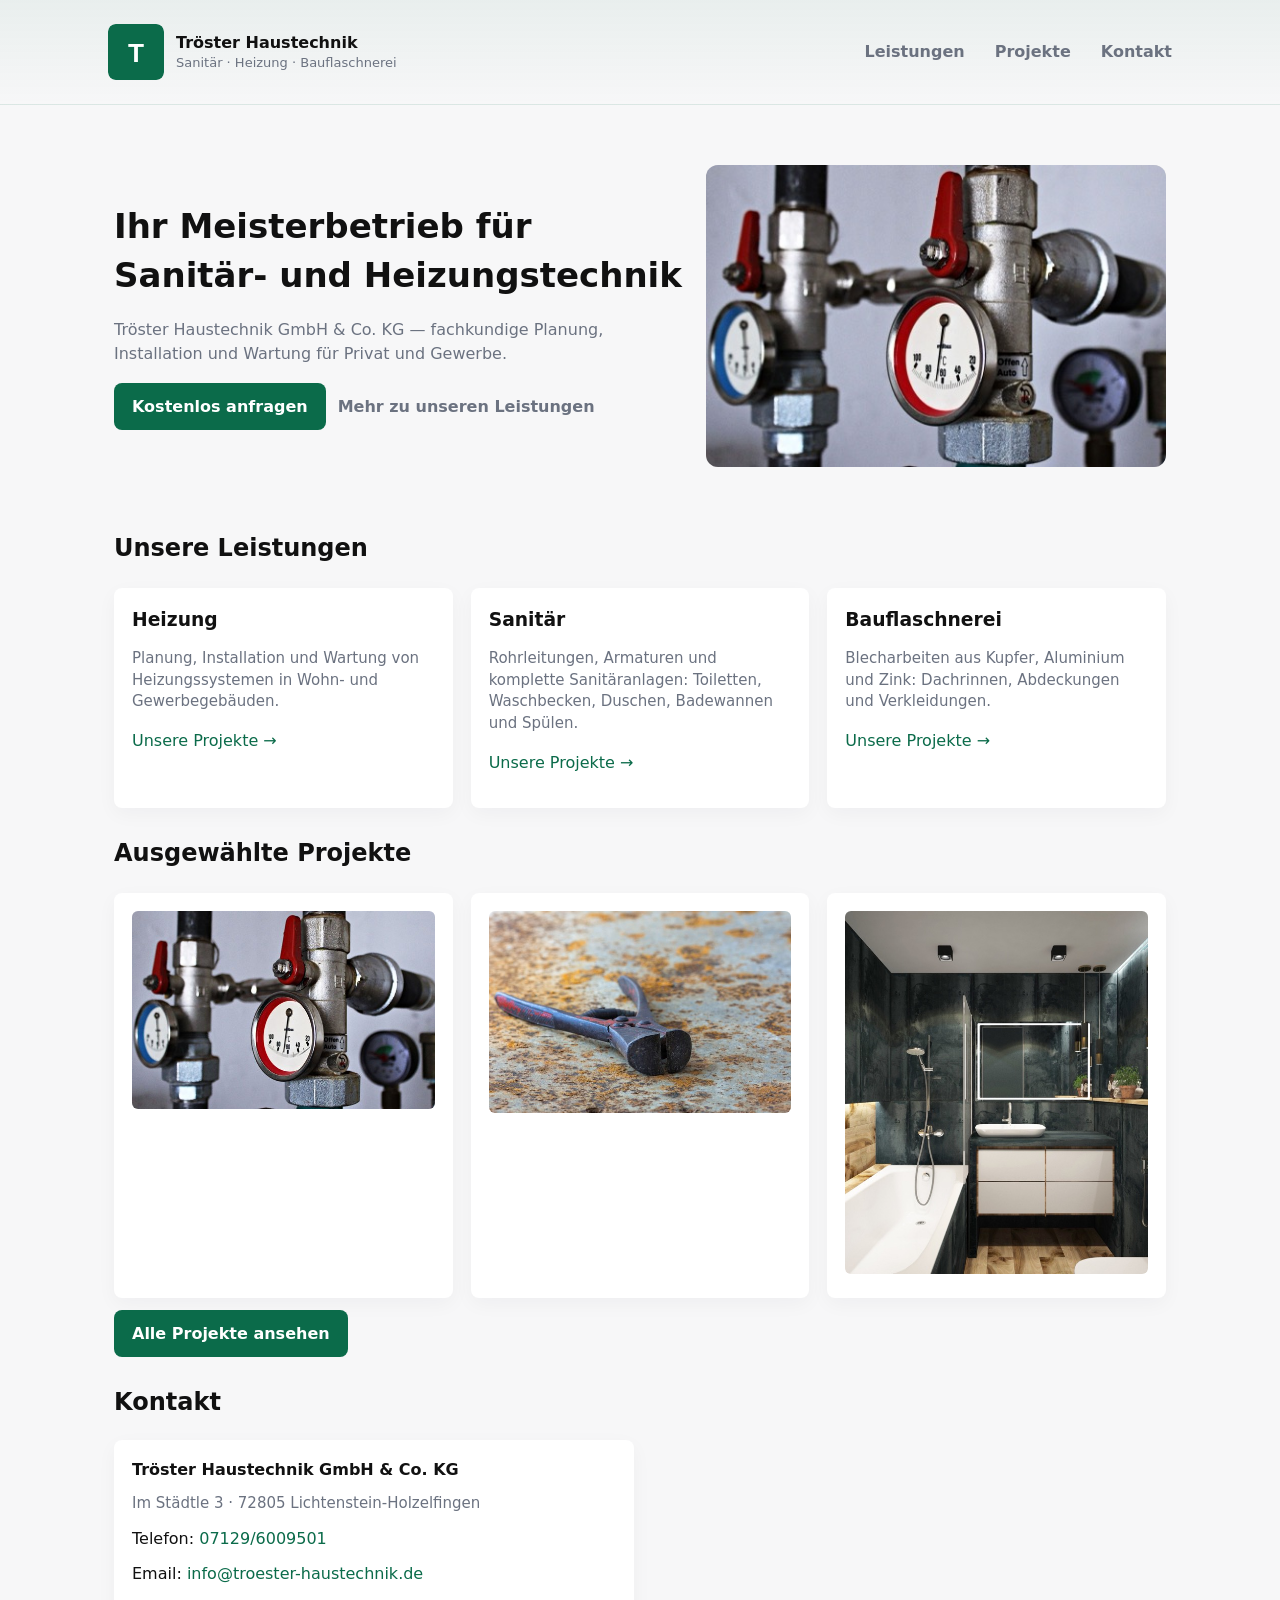
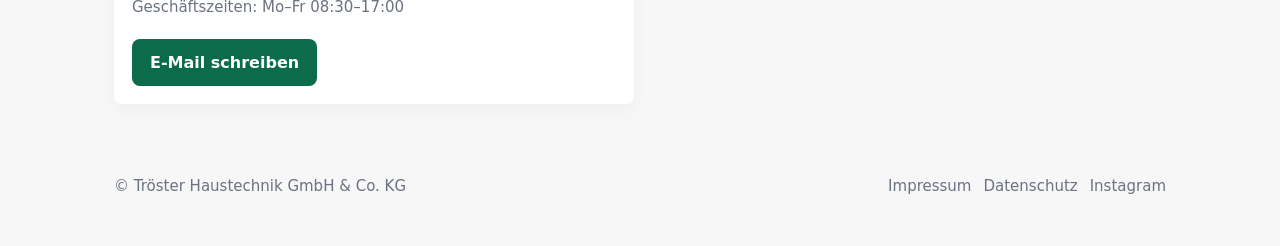
==== commit 7f91db91: "chore(ui): place compact logo in header, add skip-link and header polish" ====
--- a/index.html
+++ b/index.html
@@ -24,7 +24,8 @@
       .container{max-width:var(--max-width);margin:0 auto;padding:24px}
       .top{display:flex;align-items:center;justify-content:space-between;gap:16px}
       .brand{display:flex;align-items:center;gap:12px}
-      .logo{width:56px;height:56px;border-radius:8px;background:var(--accent);display:flex;align-items:center;justify-content:center;color:#fff;font-weight:700;font-size:18px}
+      .logo{width:56px;height:56px;border-radius:8px;display:flex;align-items:center;justify-content:center;overflow:hidden}
+      .logo img{width:56px;height:56px;display:block}
       nav a{margin-left:18px;color:var(--muted);font-weight:600}
 
       .hero{display:grid;grid-template-columns:1fr;gap:20px;align-items:center;padding:36px 0}
@@ -54,10 +55,11 @@
     </style>
   </head>
   <body>
+    <a class="skip" href="#main-content" style="position:absolute;left:-9999px;top:auto;width:1px;height:1px;overflow:hidden">Zum Inhalt springen</a>
     <header>
       <div class="container top">
         <div class="brand">
-          <div class="logo"><img src="assets/images/logo.svg" alt="Tröster Haustechnik" style="height:56px;display:block"></div>
+          <a href="index.html" aria-label="Tröster Haustechnik" title="Startseite"><div class="logo"><img src="assets/images/logo-icon.svg" alt="TH"></div></a>
           <div>
             <div style="font-weight:700">Tröster Haustechnik</div>
             <div class="muted" style="font-size:13px">Sanitär · Heizung · Bauflaschnerei</div>
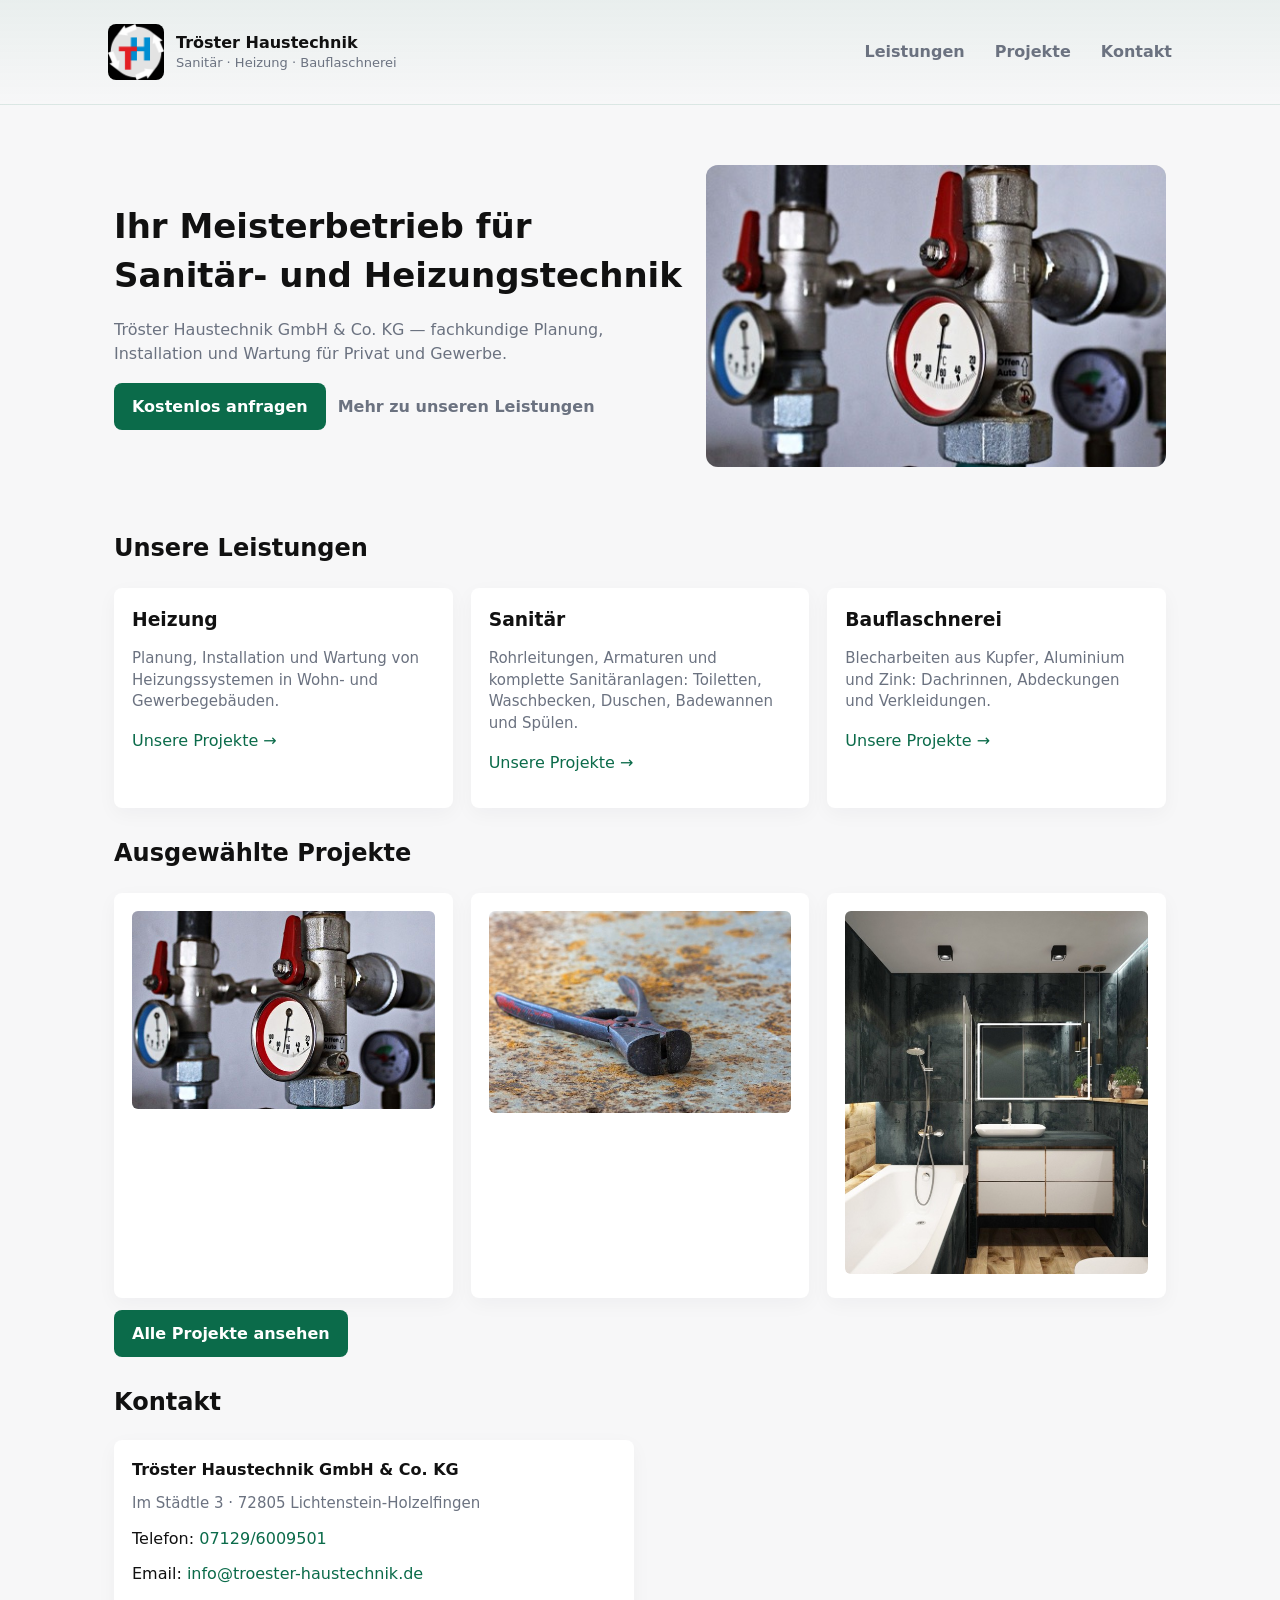
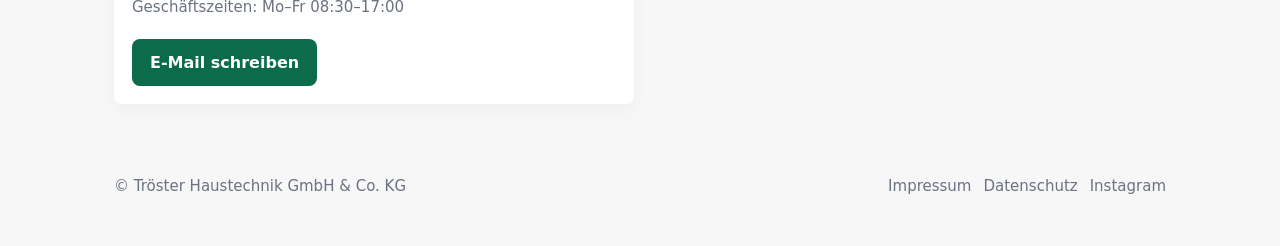
==== commit 8eec75b5: "feat(branding): use Icon.webp as preferred header logo and add descriptive alt text" ====
--- a/index.html
+++ b/index.html
@@ -59,7 +59,14 @@
     <header>
       <div class="container top">
         <div class="brand">
-          <a href="index.html" aria-label="Tröster Haustechnik" title="Startseite"><div class="logo"><img src="assets/images/logo-icon.svg" alt="TH"></div></a>
+          <a href="index.html" aria-label="Tröster Haustechnik" title="Startseite">
+            <div class="logo">
+              <picture>
+                <source srcset="assets/images/webp/Icon.webp" type="image/webp">
+                <img src="assets/images/logo-icon.svg" alt="Tröster Haustechnik Logo">
+              </picture>
+            </div>
+          </a>
           <div>
             <div style="font-weight:700">Tröster Haustechnik</div>
             <div class="muted" style="font-size:13px">Sanitär · Heizung · Bauflaschnerei</div>
